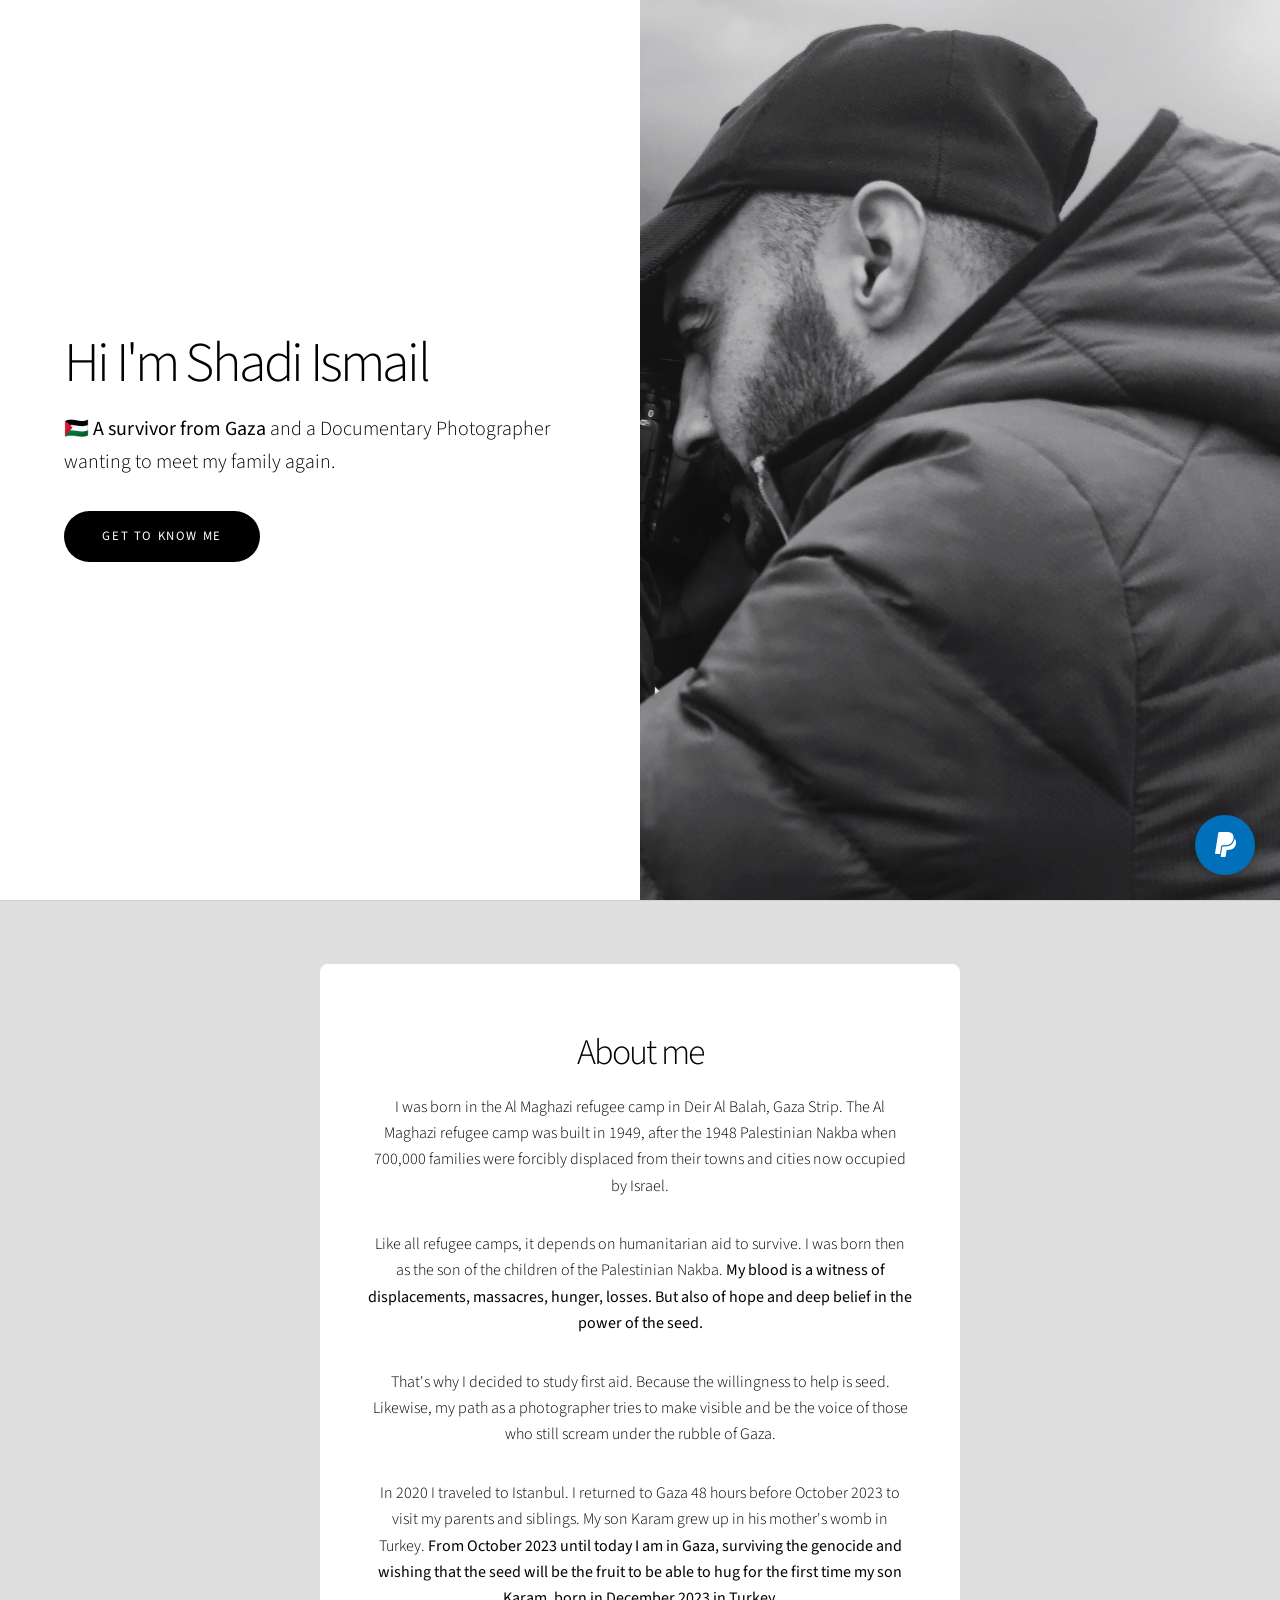
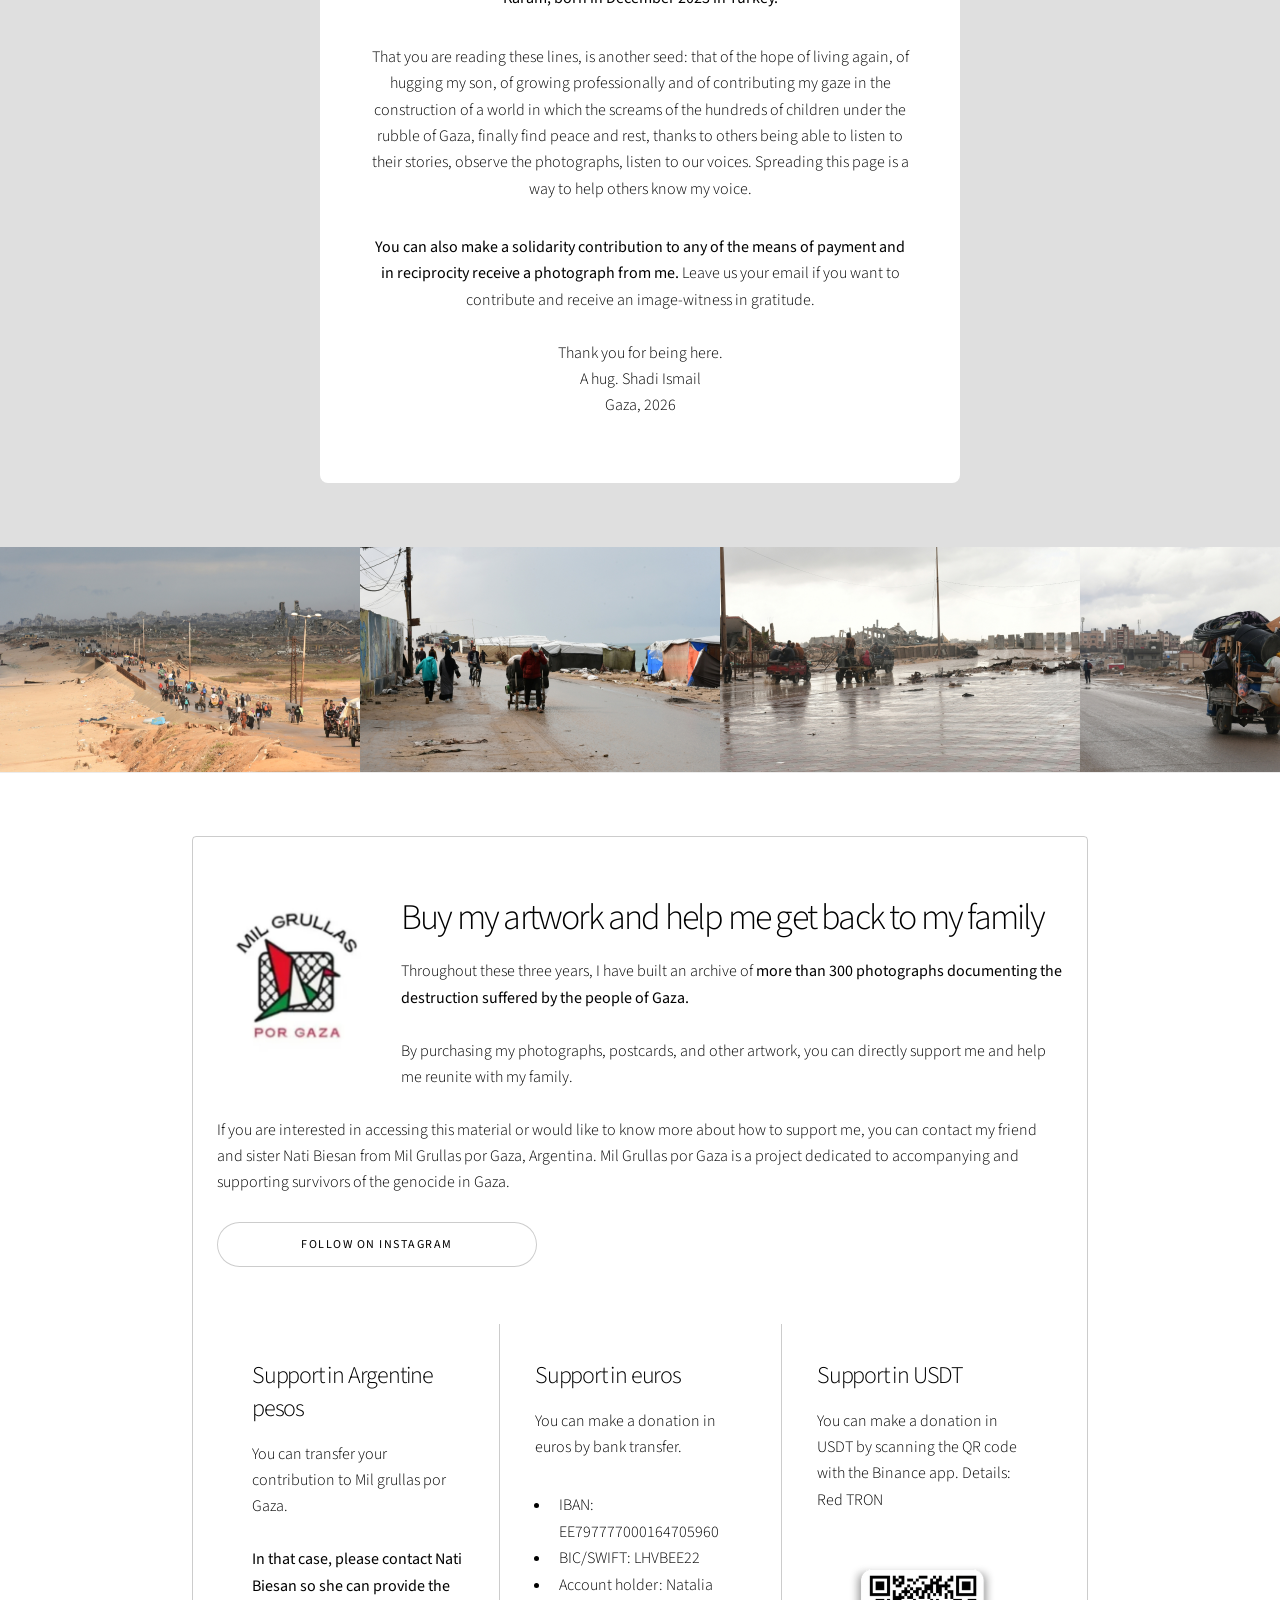
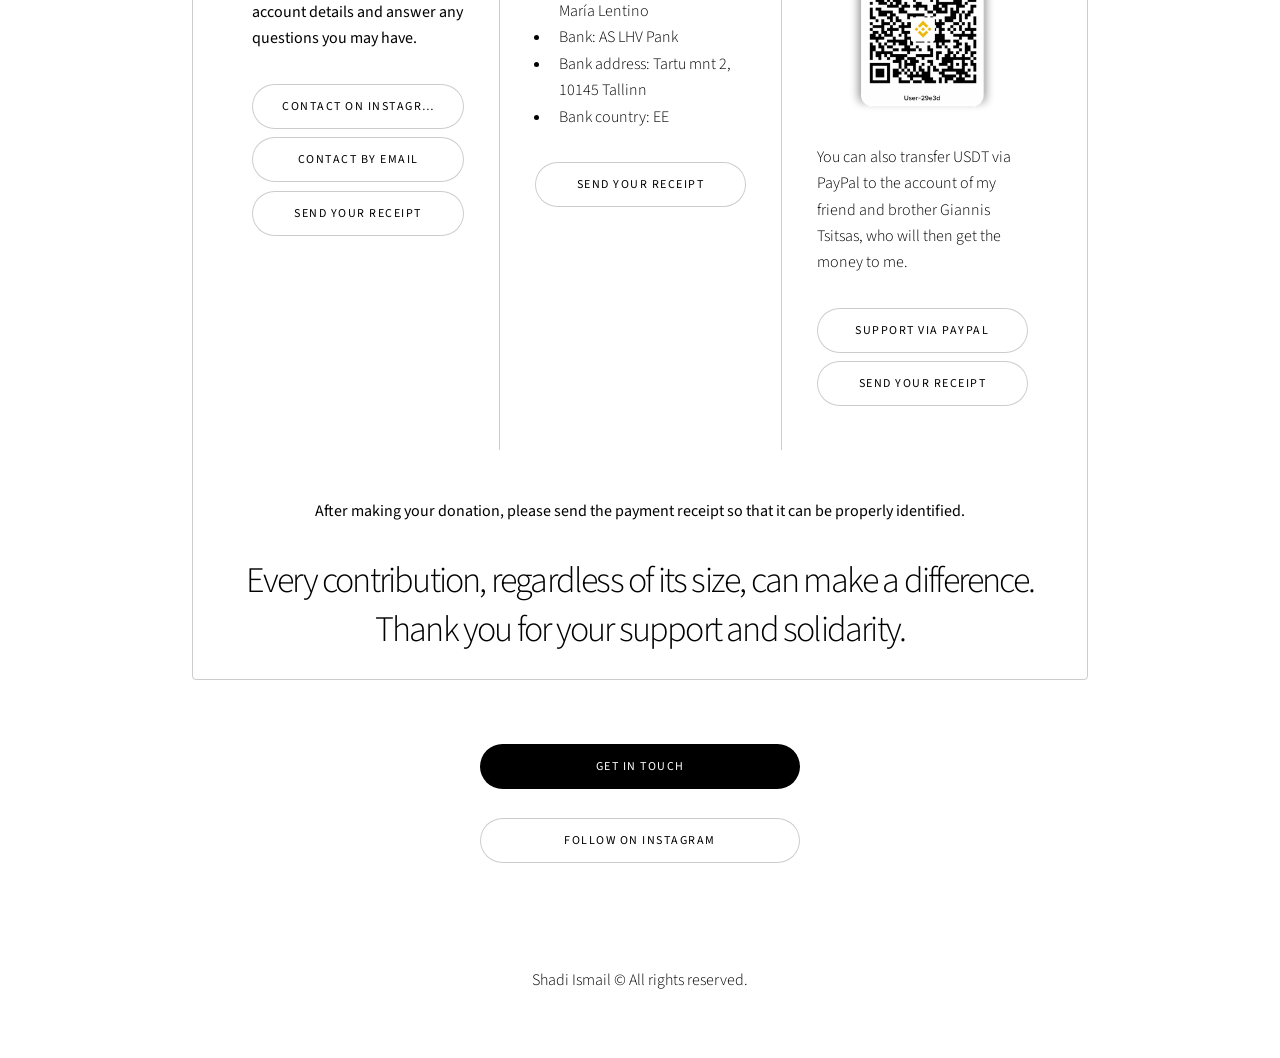
==== index.html @ 67bc525f "Update index.html" ====
<!DOCTYPE HTML>
<!--
	Story by HTML5 UP
	html5up.net | @ajlkn
	Free for personal and commercial use under the CCA 3.0 license (html5up.net/license)
-->
<html>
	<head>
		<title>Shadi Ismail</title>
		<meta charset="utf-8" />
		<meta name="viewport" content="width=device-width, initial-scale=1, user-scalable=no" />
		<link rel="stylesheet" href="assets/css/main.css" />
		<noscript><link rel="stylesheet" href="assets/css/noscript.css" /></noscript>
	</head>
	<body class="is-preload">

<!-- Botón flotante PayPal -->
			<a href="https://www.paypal.com/paypalme/GiannisTsitsas"
  			class="paypal-float" 
		 	target="_blank"
   			rel="noopener noreferrer"
   			aria-label="Donar por PayPal">
   			<i class="fab fa-paypal"></i>
			</a>
		<!-- Wrapper -->
			<div id="wrapper" class="divided">

				<!-- Hi I'm Shadi Ismail -->
					<section class="banner style1 orient-left content-align-left image-position-right fullscreen onload-image-fade-in onload-content-fade-right">
						<div class="content">
							<h1>Hi I'm Shadi Ismail </h1>
							<p class="major"><strong>🇵🇸 A survivor from Gaza</strong> and a Documentary Photographer wanting to meet my family again.</p>
							<ul class="actions stacked">
								<li><a href="#about" class="button primary large wide smooth-scroll-middle">Get to know me</a></li>
							</ul>
						</div>
						<div class="image">
							<img src="images/bg.jpg" alt="" />
						</div>
					</section>

					<!-- About me -->
						<section class="banner style2 orient-center content-align-center image-position-right onload-image-fade-in onload-content-fade-right about-section">						
							<div class="content">
							<h2 id="about">About me</h2>
								<p>
									I was born in the Al Maghazi refugee camp in Deir Al Balah, Gaza Strip. The Al Maghazi refugee camp was built in 1949, after the 1948 Palestinian Nakba when 700,000 families were forcibly displaced from their towns and cities now occupied by Israel.
								</p>
								<p>
									Like all refugee camps, it depends on humanitarian aid to survive. I was born then as the son of the children of the Palestinian Nakba. <strong>My blood is a witness of displacements, massacres, hunger, losses. But also of hope and deep belief in the power of the seed. </strong>
								</p>

								<p>
									That's why I decided to study first aid. Because the willingness to help is seed. Likewise, my path as a photographer tries to make visible and be the voice of those who still scream under the rubble of Gaza. 
								</p>
											
								<p>
									In 2020 I traveled to Istanbul. I returned to Gaza 48 hours before October 2023 to visit my parents and siblings. My son Karam grew up in his mother's womb in Turkey. <strong>From October 2023 until today I am in Gaza, surviving the genocide and wishing that the seed will be the fruit to be able to hug for the first time my son Karam, born in December 2023 in Turkey.</strong>
								</p>

								<p>
									That you are reading these lines, is another seed: that of the hope of living again, of hugging my son, of growing professionally and of contributing my gaze in the construction of a world in which the screams of the hundreds of children under the rubble of Gaza, finally find peace and rest, thanks to others being able to listen to their stories, observe the photographs, listen to our voices. Spreading this page is a way to help others know my voice.  
								</p>

								<p>
									<strong>You can also make a solidarity contribution to any of the means of payment and in reciprocity receive a photograph from me.</strong> Leave us your email if you want to contribute and receive an image-witness in gratitude. <br><br>

									Thank you for being here. <br>
									A hug. Shadi Ismail <br>
									Gaza, 2026
								</p>
						</div>
						<div class="image">
						</div>
					</section>

						<!-- Gallery -->
							<div class="gallery style2 medium lightbox onscroll-fade-in">
								<article>
									<a href="images/gallery/fulls/1.jpg" class="image">
										<img src="images/gallery/thumbs/1.jpg" alt="" />
									</a>
									<div class="caption">
										<p>Shadi Ismail&copy; All rights reserved.</p>
										
									</div>
								</article>
								<article>
									<a href="images/gallery/fulls/2.jpg" class="image">
										<img src="images/gallery/thumbs/2.jpg" alt="" />
									</a>
									<div class="caption">
										<p>Shadi Ismail&copy; All rights reserved.</p>
										
									</div>
								</article>
								<article>
									<a href="images/gallery/fulls/3.jpg" class="image">
										<img src="images/gallery/thumbs/3.jpg" alt="" />
									</a>
									<div class="caption">
										<p>Shadi Ismail&copy; All rights reserved.</p>
										
									</div>
								</article>
								<article>
									<a href="images/gallery/fulls/4.jpg" class="image">
										<img src="images/gallery/thumbs/4.jpg" alt="" />
									</a>
									<div class="caption">
										<p>Shadi Ismail&copy; All rights reserved.</p>
										
									</div>
								</article>
								<article>
									<a href="images/gallery/fulls/5.jpg" class="image">
										<img src="images/gallery/thumbs/5.jpg" alt="" />
									</a>
									<div class="caption">
										<p>Shadi Ismail&copy; All rights reserved.</p>
										
									</div>
								</article>
								<article>
									<a href="images/gallery/fulls/6.jpg" class="image">
										<img src="images/gallery/thumbs/6.jpg" alt="" />
									</a>
									<div class="caption">
										<p>Shadi Ismail&copy; All rights reserved.</p>
										
									</div>
								</article>
								<article>
									<a href="images/gallery/fulls/7.jpg" class="image">
										<img src="images/gallery/thumbs/7.jpg" alt="" />
									</a>
									<div class="caption">
										<p>Shadi Ismail&copy; All rights reserved.</p>
										
									</div>
								</article>
								<article>
									<a href="images/gallery/fulls/8.jpg" class="image">
										<img src="images/gallery/thumbs/8.jpg" alt="" />
									</a>
									<div class="caption">
										<p>Shadi Ismail&copy; All rights reserved.</p>
										
									</div>
								</article>
								<article>
									<a href="images/gallery/fulls/9.jpg" class="image">
										<img src="images/gallery/thumbs/9.jpg" alt="" />
									</a>
									<div class="caption">
										<p>Shadi Ismail&copy; All rights reserved.</p>
										
									</div>
								</article>
								<article>
									<a href="images/gallery/fulls/10.jpg" class="image">
										<img src="images/gallery/thumbs/10.jpg" alt="" />
									</a>
									<div class="caption">
										<p>Shadi Ismail&copy; All rights reserved.</p>
										
									</div>
								</article>
								<article>
									<a href="images/gallery/fulls/11.jpg" class="image">
										<img src="images/gallery/thumbs/11.jpg" alt="" />
									</a>
									<div class="caption">
										<p>Shadi Ismail&copy; All rights reserved.</p>
										
									</div>
								</article>
								<article>
									<a href="images/gallery/fulls/12.jpg" class="image">
										<img src="images/gallery/thumbs/12.jpg" alt="" />
									</a>
									<div class="caption">
										<p>Shadi Ismail&copy; All rights reserved.</p>
										
									</div>
								</article>
								<article>
									<a href="images/gallery/fulls/13.jpg" class="image">
										<img src="images/gallery/thumbs/13.jpg" alt="" />
									</a>
									<div class="caption">
										<p>Shadi Ismail&copy; All rights reserved.</p>
								
									</div>
								</article>
								<article>
									<a href="images/gallery/fulls/14.jpg" class="image">
										<img src="images/gallery/thumbs/14.jpg" alt="" />
									</a>
									<div class="caption">
										<p>Shadi Ismail&copy; All rights reserved.</p>
										
									</div>
								</article>
								<article>
									<a href="images/gallery/fulls/15.jpg" class="image">
										<img src="images/gallery/thumbs/15.jpg" alt="" />
									</a>
									<div class="caption">
										<p>Shadi Ismail&copy; All rights reserved.</p>
										
									</div>
								</article>
								<article>
									<a href="images/gallery/fulls/16.jpg" class="image">
										<img src="images/gallery/thumbs/16.jpg" alt="" />
									</a>
									<div class="caption">
										<p>Shadi Ismail&copy; All rights reserved.</p>
										
									</div>
								</article>
								<article>
									<a href="images/gallery/fulls/17.jpg" class="image">
										<img src="images/gallery/thumbs/17.jpg" alt="" />
									</a>
									<div class="caption">
										<p>Shadi Ismail&copy; All rights reserved.</p>
									
									</div>
								</article>
								<article>
									<a href="images/gallery/fulls/18.jpg" class="image">
										<img src="images/gallery/thumbs/18.jpg" alt="" />
									</a>
									<div class="caption">
										<p>Shadi Ismail&copy; All rights reserved.</p>
									
									</div>
								</article>
								<article>
									<a href="images/gallery/fulls/19.jpg" class="image">
										<img src="images/gallery/thumbs/19.jpg" alt="" />
									</a>
									<div class="caption">
										<p>Shadi Ismail&copy; All rights reserved.</p>
										
									</div>
								</article>
								<article>
									<a href="images/gallery/fulls/20.jpg" class="image">
										<img src="images/gallery/thumbs/20.jpg" alt="" />
									</a>
									<div class="caption">
										<p>Shadi Ismail&copy; All rights reserved.</p>
										
									</div>
								</article>
								<article>
									<a href="images/gallery/fulls/21.jpg" class="image">
										<img src="images/gallery/thumbs/21.jpg" alt="" />
									</a>
									<div class="caption">
										<p>Shadi Ismail&copy; All rights reserved.</p>
										
									</div>
								</article>
								<article>
									<a href="images/gallery/fulls/22.jpg" class="image">
										<img src="images/gallery/thumbs/22.jpg" alt="" />
									</a>
									<div class="caption">
										<p>Shadi Ismail&copy; All rights reserved.</p>
										
									</div>
								</article>
							</div>

					</section>
					<!-- Gallery -->
					<section class="wrapper style1 align-left">
						<div class="inner">



						<!-- Buy my work -->
							<section>
								<div class="content" id="first">
									<div class="box">
										<div class="content">
											<p><span class="image left"><img src="images/milgrullas.jpg" alt="" /></span><h2>Buy my artwork and help me get back to my family</h2> 
											
											Throughout these three years, I have built an archive of <strong>more than 300 photographs documenting the destruction suffered by the people of Gaza.</strong>  <br><br>

											By purchasing my photographs, postcards, and other artwork, you can directly support me and help me reunite with my family. <br><br>

											If you are interested in accessing this material or would like to know more about how to support me, you can contact my friend and sister Nati Biesan from Mil Grullas por Gaza, Argentina.

											Mil Grullas por Gaza is a project dedicated to accompanying and supporting survivors of the genocide in Gaza. <br><br>
											<a href="https://www.instagram.com/milgrullasporgaza/" target="_blank" class="button fit">Follow on Instagram</a>
											</p>
						
							<!-- Items -->
							 <div class="inner">
						
							<div class="items style1 medium onscroll-fade-in">
								<section>
									<h3>Support in Argentine pesos</h3>
									<p>You can transfer your contribution to Mil grullas por Gaza. <br><br> <strong>In that case, please contact Nati Biesan so she can provide the account details and answer any questions you may have.</strong></p>
									<a href="https://www.instagram.com/milgrullasporgaza/" target="_blank" class="button fit">contact on instagram</a>
									<a href="mailto:milgrullasporgaza@gmail.com" target="_blank" class="button fit">contact by email</a>
									<a href="mailto:milgrullasporgaza@gmail.com" target="_blank" class="button fit">Send your receipt</a>

								</section>
								<section>
									<h3>Support in euros</h3>
									<p>You can make a donation in euros by bank transfer.
										<ul>
																<li>IBAN: EE797777000164705960</li>
																<li>BIC/SWIFT: LHVBEE22</li>
																<li>Account holder: Natalia María Lentino</li>
																<li>Bank: AS LHV Pank</li>
																<li>Bank address: Tartu mnt 2, 10145 Tallinn</li>
																<li>Bank country: EE</li>
															</ul>
										<a href="mailto:milgrullasporgaza@gmail.com" target="_blank" class="button fit">Send your receipt</a>

									</p>
								</section>
								<section>
									<h3>Support in USDT</h3>
									<p>
										You can make a donation in USDT by scanning the QR code with the Binance app. 
										Details: Red TRON 								
										<br><br>
									<img src="images/binance.png" class="binance-qr" alt="Binance QR code" />
									<p>You can also transfer USDT via PayPal to the account of my friend and brother Giannis Tsitsas, who will then get the money to me.	</p>
									<a href="https://www.paypal.com/paypalme/GiannisTsitsas" target="_blank" class="button fit">Support via Paypal</a>
									<a href="mailto:milgrullasporgaza@gmail.com" target="_blank" class="button fit">Send your receipt</a>
									 </p>
									
								</section>
								
							</div>
						</div>
											
							<div class="align-center">
								<p><strong>After making your donation, please send the payment receipt so that it can be properly identified.</strong></p>
								<h2>Every contribution, regardless of its size, can make a difference. Thank you for your support and solidarity.</h2>
							</div>
												
											</div>
										</div>
									</section>		
									
																	

													</p>
									
							</div>
						</div>
					</section>


														<ul class="actions stacked align-center">
															<li><a href="mailto:milgrullas@gmail.com" class="button primary fit">Get in touch</a></li>
															<li><a href="https://www.instagram.com/milgrullasporgaza/" target="_blank" class="button fit">Follow on Instagram</a></li>

														</ul>
												</div>		
											</div>
										</div>
									</section>					
							

										</div>
									</section>
						</div>
			
		


				<!-- Footer -->
					<footer class="wrapper style1 align-center">
						<div class="inner">

							<p>Shadi Ismail © All rights reserved.</p>
						</div>
					</footer>
			</div>

		<!-- Scripts -->
			<script src="assets/js/jquery.min.js"></script>
			<script src="assets/js/jquery.scrollex.min.js"></script>
			<script src="assets/js/jquery.scrolly.min.js"></script>
			<script src="assets/js/browser.min.js"></script>
			<script src="assets/js/breakpoints.min.js"></script>
			<script src="assets/js/util.js"></script>
			<script src="assets/js/main.js"></script>

	</body>
</html>
---- assets/css/main.css ----
@import url(fontawesome-all.min.css);
@import url("https://fonts.googleapis.com/css?family=Source+Sans+Pro:300,300i,400,400i");

/*
	Story by HTML5 UP
	html5up.net | @ajlkn
	Free for personal and commercial use under the CCA 3.0 license (html5up.net/license)
*/

html, body, div, span, applet, object,
iframe, h1, h2, h3, h4, h5, h6, p, blockquote,
pre, a, abbr, acronym, address, big, cite,
code, del, dfn, em, img, ins, kbd, q, s, samp,
small, strike, strong, sub, sup, tt, var, b,
u, i, center, dl, dt, dd, ol, ul, li, fieldset,
form, label, legend, table, caption, tbody,
tfoot, thead, tr, th, td, article, aside,
canvas, details, embed, figure, figcaption,
footer, header, hgroup, menu, nav, output, ruby,
section, summary, time, mark, audio, video {
	margin: 0;
	padding: 0;
	border: 0;
	font-size: 100%;
	font: inherit;
	vertical-align: baseline;}

article, aside, details, figcaption, figure,
footer, header, hgroup, menu, nav, section {
	display: block;}

body {
	line-height: 1;
}

ol, ul {
	list-style: none;
}

blockquote, q {
	quotes: none;
}

	blockquote:before, blockquote:after, q:before, q:after {
		content: '';
		content: none;
	}

table {
	border-collapse: collapse;
	border-spacing: 0;
}

body {
	-webkit-text-size-adjust: none;
}

mark {
	background-color: transparent;
	color: inherit;
}

input::-moz-focus-inner {
	border: 0;
	padding: 0;
}

input, select, textarea {
	-moz-appearance: none;
	-webkit-appearance: none;
	-ms-appearance: none;
	appearance: none;
}

/* Basic */

	@-ms-viewport {
		width: device-width;
	}

	body {
		-ms-overflow-style: scrollbar;
	}

	@media screen and (max-width: 480px) {

		html, body {
			min-width: 320px;
		}

	}

	html {
		box-sizing: border-box;
	}

	*, *:before, *:after {
		box-sizing: inherit;
	}

	body {
		background: #ffffff;
	}

		body.is-preload *, body.is-preload *:before, body.is-preload *:after {
			-moz-animation: none !important;
			-webkit-animation: none !important;
			-ms-animation: none !important;
			animation: none !important;
			-moz-transition: none !important;
			-webkit-transition: none !important;
			-ms-transition: none !important;
			transition: none !important;
		}

/* Type */

	html {
		font-size: 18pt;
	}

		@media screen and (max-width: 1680px) {

			html {
				font-size: 14pt;
			}

		}

		@media screen and (max-width: 1280px) {

			html {
				font-size: 12pt;
			}

		}

		@media screen and (max-width: 736px) {

			html {
				font-size: 11pt;
			}

		}

		@media screen and (max-width: 360px) {

			html {
				font-size: 10pt;
			}

		}

	body {
		background-color: #ffffff;
		color: #000000;
	}

	body, input, select, textarea {
		font-family: "Source Sans Pro", Helvetica, sans-serif;
		font-size: 1rem;
		font-weight: 300;
		line-height: 1.65;
	}

	a {
		-moz-transition: color 0.2s ease-in-out;
		-webkit-transition: color 0.2s ease-in-out;
		-ms-transition: color 0.2s ease-in-out;
		transition: color 0.2s ease-in-out;
		text-decoration: underline;
	}

		a:hover {
			text-decoration: none;
		}

	strong, b {
		font-weight: 400;
	}

	em, i {
		font-style: italic;
	}

	p {
		margin: 0 0 2rem 0;
	}

		p.major {
			font-size: 1.25rem;
		}

	h1, h2, h3, h4, h5, h6 {
		font-weight: 300;
		line-height: 1.375;
		letter-spacing: -0.05em;
		margin: 0 0 1rem 0;
	}

		h1 a, h2 a, h3 a, h4 a, h5 a, h6 a {
			color: inherit;
			text-decoration: none;
		}

	h1 {
		font-size: 3.5rem;
		line-height: 1.2;
	}

	h2 {
		font-size: 2.25rem;
	}

	h3 {
		font-size: 1.5rem;
	}

	h4 {
		font-size: 1.1rem;
	}

	h5 {
		font-size: 0.9rem;
	}

	h6 {
		font-size: 0.7rem;
	}

	sub {
		font-size: 0.8rem;
		position: relative;
		top: 0.5rem;
	}

	sup {
		font-size: 0.8rem;
		position: relative;
		top: -0.5rem;
	}

	blockquote {
		border-left: solid 4px;
		font-style: italic;
		margin: 0 0 2rem 0;
		padding: 0.5rem 0 0.5rem 2rem;
	}

	code {
		border-radius: 4px;
		font-family: "Courier New", monospace;
		font-size: 0.9em;
		margin: 0 0.25rem;
		padding: 0.25rem 0.325rem;
	}

	pre {
		-webkit-overflow-scrolling: touch;
		font-family: "Courier New", monospace;
		font-size: 0.9em;
		margin: 0 0 2rem 0;
	}

		pre code {
			display: block;
			line-height: 1.5;
			padding: 0.75rem 1rem;
			overflow-x: auto;
		}

	hr {
		border: 0;
		border-bottom: solid 1px;
		margin: 2.5rem 0;
	}

		hr.major {
			margin: 3.5rem 0;
		}

	.align-left {
		text-align: left;
	}

	.align-center {
		text-align: center;
	}

	.align-right {
		text-align: right;
	}

	@media screen and (max-width: 736px) {

		p.major {
			font-size: 1.1rem;
		}

		h1 {
			font-size: 2.5rem;
		}

		h2 {
			font-size: 2rem;
		}

		h3 {
			font-size: 1.25rem;
		}

		h4 {
			font-size: 1rem;
		}

	}

	input, select, textarea {
		color: #000000;
	}

	a {
		color: #000000;
	}

		a:hover {
			color: #b00202;
		}

	strong, b {
		color: #000000;
	}

	h1, h2, h3, h4, h5, h6 {
		color: #000000;
	}

	blockquote {
		border-left-color: rgba(0, 0, 0, 0.2);
	}

	code {
		background: rgba(0, 0, 0, 0.05);
		border-color: rgba(0, 0, 0, 0.2);
	}

	hr {
		border-bottom-color: rgba(0, 0, 0, 0.2);
	}

/* Row */

	.row {
		display: flex;
		flex-wrap: wrap;
		box-sizing: border-box;
		align-items: stretch;
	}

		.row > * {
			box-sizing: border-box;
		}

		.row.gtr-uniform > * > :last-child {
			margin-bottom: 0;
		}

		.row.aln-left {
			justify-content: flex-start;
		}

		.row.aln-center {
			justify-content: center;
		}

		.row.aln-right {
			justify-content: flex-end;
		}

		.row.aln-top {
			align-items: flex-start;
		}

		.row.aln-middle {
			align-items: center;
		}

		.row.aln-bottom {
			align-items: flex-end;
		}

		.row > .imp {
			order: -1;
		}

		.row > .col-1 {
			width: 8.33333%;
		}

		.row > .off-1 {
			margin-left: 8.33333%;
		}

		.row > .col-2 {
			width: 16.66667%;
		}

		.row > .off-2 {
			margin-left: 16.66667%;
		}

		.row > .col-3 {
			width: 25%;
		}

		.row > .off-3 {
			margin-left: 25%;
		}

		.row > .col-4 {
			width: 33.33333%;
		}

		.row > .off-4 {
			margin-left: 33.33333%;
		}

		.row > .col-5 {
			width: 41.66667%;
		}

		.row > .off-5 {
			margin-left: 41.66667%;
		}

		.row > .col-6 {
			width: 50%;
		}

		.row > .off-6 {
			margin-left: 50%;
		}

		.row > .col-7 {
			width: 58.33333%;
		}

		.row > .off-7 {
			margin-left: 58.33333%;
		}

		.row > .col-8 {
			width: 66.66667%;
		}

		.row > .off-8 {
			margin-left: 66.66667%;
		}

		.row > .col-9 {
			width: 75%;
		}

		.row > .off-9 {
			margin-left: 75%;
		}

		.row > .col-10 {
			width: 83.33333%;
		}

		.row > .off-10 {
			margin-left: 83.33333%;
		}

		.row > .col-11 {
			width: 91.66667%;
		}

		.row > .off-11 {
			margin-left: 91.66667%;
		}

		.row > .col-12 {
			width: 100%;
		}

		.row > .off-12 {
			margin-left: 100%;
		}

		.row.gtr-0 {
			margin-top: 0;
			margin-left: 0rem;
		}

			.row.gtr-0 > * {
				padding: 0 0 0 0rem;
			}

			.row.gtr-0.gtr-uniform {
				margin-top: 0rem;
			}

				.row.gtr-0.gtr-uniform > * {
					padding-top: 0rem;
				}

		.row.gtr-25 {
			margin-top: 0;
			margin-left: -0.5rem;
		}

			.row.gtr-25 > * {
				padding: 0 0 0 0.5rem;
			}

			.row.gtr-25.gtr-uniform {
				margin-top: -0.5rem;
			}

				.row.gtr-25.gtr-uniform > * {
					padding-top: 0.5rem;
				}

		.row.gtr-50 {
			margin-top: 0;
			margin-left: -1rem;
		}

			.row.gtr-50 > * {
				padding: 0 0 0 1rem;
			}

			.row.gtr-50.gtr-uniform {
				margin-top: -1rem;
			}

				.row.gtr-50.gtr-uniform > * {
					padding-top: 1rem;
				}

		.row {
			margin-top: 0;
			margin-left: -2rem;
		}

			.row > * {
				padding: 0 0 0 2rem;
			}

			.row.gtr-uniform {
				margin-top: -2rem;
			}

				.row.gtr-uniform > * {
					padding-top: 2rem;
				}

		.row.gtr-150 {
			margin-top: 0;
			margin-left: -3rem;
		}

			.row.gtr-150 > * {
				padding: 0 0 0 3rem;
			}

			.row.gtr-150.gtr-uniform {
				margin-top: -3rem;
			}

				.row.gtr-150.gtr-uniform > * {
					padding-top: 3rem;
				}

		.row.gtr-200 {
			margin-top: 0;
			margin-left: -4rem;
		}

			.row.gtr-200 > * {
				padding: 0 0 0 4rem;
			}

			.row.gtr-200.gtr-uniform {
				margin-top: -4rem;
			}

				.row.gtr-200.gtr-uniform > * {
					padding-top: 4rem;
				}

		@media screen and (max-width: 1680px) {

			.row {
				display: flex;
				flex-wrap: wrap;
				box-sizing: border-box;
				align-items: stretch;
			}

				.row > * {
					box-sizing: border-box;
				}

				.row.gtr-uniform > * > :last-child {
					margin-bottom: 0;
				}

				.row.aln-left {
					justify-content: flex-start;
				}

				.row.aln-center {
					justify-content: center;
				}

				.row.aln-right {
					justify-content: flex-end;
				}

				.row.aln-top {
					align-items: flex-start;
				}

				.row.aln-middle {
					align-items: center;
				}

				.row.aln-bottom {
					align-items: flex-end;
				}

				.row > .imp-xlarge {
					order: -1;
				}

				.row > .col-1-xlarge {
					width: 8.33333%;
				}

				.row > .off-1-xlarge {
					margin-left: 8.33333%;
				}

				.row > .col-2-xlarge {
					width: 16.66667%;
				}

				.row > .off-2-xlarge {
					margin-left: 16.66667%;
				}

				.row > .col-3-xlarge {
					width: 25%;
				}

				.row > .off-3-xlarge {
					margin-left: 25%;
				}

				.row > .col-4-xlarge {
					width: 33.33333%;
				}

				.row > .off-4-xlarge {
					margin-left: 33.33333%;
				}

				.row > .col-5-xlarge {
					width: 41.66667%;
				}

				.row > .off-5-xlarge {
					margin-left: 41.66667%;
				}

				.row > .col-6-xlarge {
					width: 50%;
				}

				.row > .off-6-xlarge {
					margin-left: 50%;
				}

				.row > .col-7-xlarge {
					width: 58.33333%;
				}

				.row > .off-7-xlarge {
					margin-left: 58.33333%;
				}

				.row > .col-8-xlarge {
					width: 66.66667%;
				}

				.row > .off-8-xlarge {
					margin-left: 66.66667%;
				}

				.row > .col-9-xlarge {
					width: 75%;
				}

				.row > .off-9-xlarge {
					margin-left: 75%;
				}

				.row > .col-10-xlarge {
					width: 83.33333%;
				}

				.row > .off-10-xlarge {
					margin-left: 83.33333%;
				}

				.row > .col-11-xlarge {
					width: 91.66667%;
				}

				.row > .off-11-xlarge {
					margin-left: 91.66667%;
				}

				.row > .col-12-xlarge {
					width: 100%;
				}

				.row > .off-12-xlarge {
					margin-left: 100%;
				}

				.row.gtr-0 {
					margin-top: 0;
					margin-left: 0rem;
				}

					.row.gtr-0 > * {
						padding: 0 0 0 0rem;
					}

					.row.gtr-0.gtr-uniform {
						margin-top: 0rem;
					}

						.row.gtr-0.gtr-uniform > * {
							padding-top: 0rem;
						}

				.row.gtr-25 {
					margin-top: 0;
					margin-left: -0.5rem;
				}

					.row.gtr-25 > * {
						padding: 0 0 0 0.5rem;
					}

					.row.gtr-25.gtr-uniform {
						margin-top: -0.5rem;
					}

						.row.gtr-25.gtr-uniform > * {
							padding-top: 0.5rem;
						}

				.row.gtr-50 {
					margin-top: 0;
					margin-left: -1rem;
				}

					.row.gtr-50 > * {
						padding: 0 0 0 1rem;
					}

					.row.gtr-50.gtr-uniform {
						margin-top: -1rem;
					}

						.row.gtr-50.gtr-uniform > * {
							padding-top: 1rem;
						}

				.row {
					margin-top: 0;
					margin-left: -2rem;
				}

					.row > * {
						padding: 0 0 0 2rem;
					}

					.row.gtr-uniform {
						margin-top: -2rem;
					}

						.row.gtr-uniform > * {
							padding-top: 2rem;
						}

				.row.gtr-150 {
					margin-top: 0;
					margin-left: -3rem;
				}

					.row.gtr-150 > * {
						padding: 0 0 0 3rem;
					}

					.row.gtr-150.gtr-uniform {
						margin-top: -3rem;
					}

						.row.gtr-150.gtr-uniform > * {
							padding-top: 3rem;
						}

				.row.gtr-200 {
					margin-top: 0;
					margin-left: -4rem;
				}

					.row.gtr-200 > * {
						padding: 0 0 0 4rem;
					}

					.row.gtr-200.gtr-uniform {
						margin-top: -4rem;
					}

						.row.gtr-200.gtr-uniform > * {
							padding-top: 4rem;
						}

		}

		@media screen and (max-width: 1280px) {

			.row {
				display: flex;
				flex-wrap: wrap;
				box-sizing: border-box;
				align-items: stretch;
			}

				.row > * {
					box-sizing: border-box;
				}

				.row.gtr-uniform > * > :last-child {
					margin-bottom: 0;
				}

				.row.aln-left {
					justify-content: flex-start;
				}

				.row.aln-center {
					justify-content: center;
				}

				.row.aln-right {
					justify-content: flex-end;
				}

				.row.aln-top {
					align-items: flex-start;
				}

				.row.aln-middle {
					align-items: center;
				}

				.row.aln-bottom {
					align-items: flex-end;
				}

				.row > .imp-large {
					order: -1;
				}

				.row > .col-1-large {
					width: 8.33333%;
				}

				.row > .off-1-large {
					margin-left: 8.33333%;
				}

				.row > .col-2-large {
					width: 16.66667%;
				}

				.row > .off-2-large {
					margin-left: 16.66667%;
				}

				.row > .col-3-large {
					width: 25%;
				}

				.row > .off-3-large {
					margin-left: 25%;
				}

				.row > .col-4-large {
					width: 33.33333%;
				}

				.row > .off-4-large {
					margin-left: 33.33333%;
				}

				.row > .col-5-large {
					width: 41.66667%;
				}

				.row > .off-5-large {
					margin-left: 41.66667%;
				}

				.row > .col-6-large {
					width: 50%;
				}

				.row > .off-6-large {
					margin-left: 50%;
				}

				.row > .col-7-large {
					width: 58.33333%;
				}

				.row > .off-7-large {
					margin-left: 58.33333%;
				}

				.row > .col-8-large {
					width: 66.66667%;
				}

				.row > .off-8-large {
					margin-left: 66.66667%;
				}

				.row > .col-9-large {
					width: 75%;
				}

				.row > .off-9-large {
					margin-left: 75%;
				}

				.row > .col-10-large {
					width: 83.33333%;
				}

				.row > .off-10-large {
					margin-left: 83.33333%;
				}

				.row > .col-11-large {
					width: 91.66667%;
				}

				.row > .off-11-large {
					margin-left: 91.66667%;
				}

				.row > .col-12-large {
					width: 100%;
				}

				.row > .off-12-large {
					margin-left: 100%;
				}

				.row.gtr-0 {
					margin-top: 0;
					margin-left: 0rem;
				}

					.row.gtr-0 > * {
						padding: 0 0 0 0rem;
					}

					.row.gtr-0.gtr-uniform {
						margin-top: 0rem;
					}

						.row.gtr-0.gtr-uniform > * {
							padding-top: 0rem;
						}

				.row.gtr-25 {
					margin-top: 0;
					margin-left: -0.5rem;
				}

					.row.gtr-25 > * {
						padding: 0 0 0 0.5rem;
					}

					.row.gtr-25.gtr-uniform {
						margin-top: -0.5rem;
					}

						.row.gtr-25.gtr-uniform > * {
							padding-top: 0.5rem;
						}

				.row.gtr-50 {
					margin-top: 0;
					margin-left: -1rem;
				}

					.row.gtr-50 > * {
						padding: 0 0 0 1rem;
					}

					.row.gtr-50.gtr-uniform {
						margin-top: -1rem;
					}

						.row.gtr-50.gtr-uniform > * {
							padding-top: 1rem;
						}

				.row {
					margin-top: 0;
					margin-left: -2rem;
				}

					.row > * {
						padding: 0 0 0 2rem;
					}

					.row.gtr-uniform {
						margin-top: -2rem;
					}

						.row.gtr-uniform > * {
							padding-top: 2rem;
						}

				.row.gtr-150 {
					margin-top: 0;
					margin-left: -3rem;
				}

					.row.gtr-150 > * {
						padding: 0 0 0 3rem;
					}

					.row.gtr-150.gtr-uniform {
						margin-top: -3rem;
					}

						.row.gtr-150.gtr-uniform > * {
							padding-top: 3rem;
						}

				.row.gtr-200 {
					margin-top: 0;
					margin-left: -4rem;
				}

					.row.gtr-200 > * {
						padding: 0 0 0 4rem;
					}

					.row.gtr-200.gtr-uniform {
						margin-top: -4rem;
					}

						.row.gtr-200.gtr-uniform > * {
							padding-top: 4rem;
						}

		}

		@media screen and (max-width: 980px) {

			.row {
				display: flex;
				flex-wrap: wrap;
				box-sizing: border-box;
				align-items: stretch;
			}

				.row > * {
					box-sizing: border-box;
				}

				.row.gtr-uniform > * > :last-child {
					margin-bottom: 0;
				}

				.row.aln-left {
					justify-content: flex-start;
				}

				.row.aln-center {
					justify-content: center;
				}

				.row.aln-right {
					justify-content: flex-end;
				}

				.row.aln-top {
					align-items: flex-start;
				}

				.row.aln-middle {
					align-items: center;
				}

				.row.aln-bottom {
					align-items: flex-end;
				}

				.row > .imp-medium {
					order: -1;
				}

				.row > .col-1-medium {
					width: 8.33333%;
				}

				.row > .off-1-medium {
					margin-left: 8.33333%;
				}

				.row > .col-2-medium {
					width: 16.66667%;
				}

				.row > .off-2-medium {
					margin-left: 16.66667%;
				}

				.row > .col-3-medium {
					width: 25%;
				}

				.row > .off-3-medium {
					margin-left: 25%;
				}

				.row > .col-4-medium {
					width: 33.33333%;
				}

				.row > .off-4-medium {
					margin-left: 33.33333%;
				}

				.row > .col-5-medium {
					width: 41.66667%;
				}

				.row > .off-5-medium {
					margin-left: 41.66667%;
				}

				.row > .col-6-medium {
					width: 50%;
				}

				.row > .off-6-medium {
					margin-left: 50%;
				}

				.row > .col-7-medium {
					width: 58.33333%;
				}

				.row > .off-7-medium {
					margin-left: 58.33333%;
				}

				.row > .col-8-medium {
					width: 66.66667%;
				}

				.row > .off-8-medium {
					margin-left: 66.66667%;
				}

				.row > .col-9-medium {
					width: 75%;
				}

				.row > .off-9-medium {
					margin-left: 75%;
				}

				.row > .col-10-medium {
					width: 83.33333%;
				}

				.row > .off-10-medium {
					margin-left: 83.33333%;
				}

				.row > .col-11-medium {
					width: 91.66667%;
				}

				.row > .off-11-medium {
					margin-left: 91.66667%;
				}

				.row > .col-12-medium {
					width: 100%;
				}

				.row > .off-12-medium {
					margin-left: 100%;
				}

				.row.gtr-0 {
					margin-top: 0;
					margin-left: 0rem;
				}

					.row.gtr-0 > * {
						padding: 0 0 0 0rem;
					}

					.row.gtr-0.gtr-uniform {
						margin-top: 0rem;
					}

						.row.gtr-0.gtr-uniform > * {
							padding-top: 0rem;
						}

				.row.gtr-25 {
					margin-top: 0;
					margin-left: -0.5rem;
				}

					.row.gtr-25 > * {
						padding: 0 0 0 0.5rem;
					}

					.row.gtr-25.gtr-uniform {
						margin-top: -0.5rem;
					}

						.row.gtr-25.gtr-uniform > * {
							padding-top: 0.5rem;
						}

				.row.gtr-50 {
					margin-top: 0;
					margin-left: -1rem;
				}

					.row.gtr-50 > * {
						padding: 0 0 0 1rem;
					}

					.row.gtr-50.gtr-uniform {
						margin-top: -1rem;
					}

						.row.gtr-50.gtr-uniform > * {
							padding-top: 1rem;
						}

				.row {
					margin-top: 0;
					margin-left: -2rem;
				}

					.row > * {
						padding: 0 0 0 2rem;
					}

					.row.gtr-uniform {
						margin-top: -2rem;
					}

						.row.gtr-uniform > * {
							padding-top: 2rem;
						}

				.row.gtr-150 {
					margin-top: 0;
					margin-left: -3rem;
				}

					.row.gtr-150 > * {
						padding: 0 0 0 3rem;
					}

					.row.gtr-150.gtr-uniform {
						margin-top: -3rem;
					}

						.row.gtr-150.gtr-uniform > * {
							padding-top: 3rem;
						}

				.row.gtr-200 {
					margin-top: 0;
					margin-left: -4rem;
				}

					.row.gtr-200 > * {
						padding: 0 0 0 4rem;
					}

					.row.gtr-200.gtr-uniform {
						margin-top: -4rem;
					}

						.row.gtr-200.gtr-uniform > * {
							padding-top: 4rem;
						}

		}

		@media screen and (max-width: 736px) {

			.row {
				display: flex;
				flex-wrap: wrap;
				box-sizing: border-box;
				align-items: stretch;
			}

				.row > * {
					box-sizing: border-box;
				}

				.row.gtr-uniform > * > :last-child {
					margin-bottom: 0;
				}

				.row.aln-left {
					justify-content: flex-start;
				}

				.row.aln-center {
					justify-content: center;
				}

				.row.aln-right {
					justify-content: flex-end;
				}

				.row.aln-top {
					align-items: flex-start;
				}

				.row.aln-middle {
					align-items: center;
				}

				.row.aln-bottom {
					align-items: flex-end;
				}

				.row > .imp-small {
					order: -1;
				}

				.row > .col-1-small {
					width: 8.33333%;
				}

				.row > .off-1-small {
					margin-left: 8.33333%;
				}

				.row > .col-2-small {
					width: 16.66667%;
				}

				.row > .off-2-small {
					margin-left: 16.66667%;
				}

				.row > .col-3-small {
					width: 25%;
				}

				.row > .off-3-small {
					margin-left: 25%;
				}

				.row > .col-4-small {
					width: 33.33333%;
				}

				.row > .off-4-small {
					margin-left: 33.33333%;
				}

				.row > .col-5-small {
					width: 41.66667%;
				}

				.row > .off-5-small {
					margin-left: 41.66667%;
				}

				.row > .col-6-small {
					width: 50%;
				}

				.row > .off-6-small {
					margin-left: 50%;
				}

				.row > .col-7-small {
					width: 58.33333%;
				}

				.row > .off-7-small {
					margin-left: 58.33333%;
				}

				.row > .col-8-small {
					width: 66.66667%;
				}

				.row > .off-8-small {
					margin-left: 66.66667%;
				}

				.row > .col-9-small {
					width: 75%;
				}

				.row > .off-9-small {
					margin-left: 75%;
				}

				.row > .col-10-small {
					width: 83.33333%;
				}

				.row > .off-10-small {
					margin-left: 83.33333%;
				}

				.row > .col-11-small {
					width: 91.66667%;
				}

				.row > .off-11-small {
					margin-left: 91.66667%;
				}

				.row > .col-12-small {
					width: 100%;
				}

				.row > .off-12-small {
					margin-left: 100%;
				}

				.row.gtr-0 {
					margin-top: 0;
					margin-left: 0rem;
				}

					.row.gtr-0 > * {
						padding: 0 0 0 0rem;
					}

					.row.gtr-0.gtr-uniform {
						margin-top: 0rem;
					}

						.row.gtr-0.gtr-uniform > * {
							padding-top: 0rem;
						}

				.row.gtr-25 {
					margin-top: 0;
					margin-left: -0.5rem;
				}

					.row.gtr-25 > * {
						padding: 0 0 0 0.5rem;
					}

					.row.gtr-25.gtr-uniform {
						margin-top: -0.5rem;
					}

						.row.gtr-25.gtr-uniform > * {
							padding-top: 0.5rem;
						}

				.row.gtr-50 {
					margin-top: 0;
					margin-left: -1rem;
				}

					.row.gtr-50 > * {
						padding: 0 0 0 1rem;
					}

					.row.gtr-50.gtr-uniform {
						margin-top: -1rem;
					}

						.row.gtr-50.gtr-uniform > * {
							padding-top: 1rem;
						}

				.row {
					margin-top: 0;
					margin-left: -2rem;
				}

					.row > * {
						padding: 0 0 0 2rem;
					}

					.row.gtr-uniform {
						margin-top: -2rem;
					}

						.row.gtr-uniform > * {
							padding-top: 2rem;
						}

				.row.gtr-150 {
					margin-top: 0;
					margin-left: -3rem;
				}

					.row.gtr-150 > * {
						padding: 0 0 0 3rem;
					}

					.row.gtr-150.gtr-uniform {
						margin-top: -3rem;
					}

						.row.gtr-150.gtr-uniform > * {
							padding-top: 3rem;
						}

				.row.gtr-200 {
					margin-top: 0;
					margin-left: -4rem;
				}

					.row.gtr-200 > * {
						padding: 0 0 0 4rem;
					}

					.row.gtr-200.gtr-uniform {
						margin-top: -4rem;
					}

						.row.gtr-200.gtr-uniform > * {
							padding-top: 4rem;
						}

		}

		@media screen and (max-width: 480px) {

			.row {
				display: flex;
				flex-wrap: wrap;
				box-sizing: border-box;
				align-items: stretch;
			}

				.row > * {
					box-sizing: border-box;
				}

				.row.gtr-uniform > * > :last-child {
					margin-bottom: 0;
				}

				.row.aln-left {
					justify-content: flex-start;
				}

				.row.aln-center {
					justify-content: center;
				}

				.row.aln-right {
					justify-content: flex-end;
				}

				.row.aln-top {
					align-items: flex-start;
				}

				.row.aln-middle {
					align-items: center;
				}

				.row.aln-bottom {
					align-items: flex-end;
				}

				.row > .imp-xsmall {
					order: -1;
				}

				.row > .col-1-xsmall {
					width: 8.33333%;
				}

				.row > .off-1-xsmall {
					margin-left: 8.33333%;
				}

				.row > .col-2-xsmall {
					width: 16.66667%;
				}

				.row > .off-2-xsmall {
					margin-left: 16.66667%;
				}

				.row > .col-3-xsmall {
					width: 25%;
				}

				.row > .off-3-xsmall {
					margin-left: 25%;
				}

				.row > .col-4-xsmall {
					width: 33.33333%;
				}

				.row > .off-4-xsmall {
					margin-left: 33.33333%;
				}

				.row > .col-5-xsmall {
					width: 41.66667%;
				}

				.row > .off-5-xsmall {
					margin-left: 41.66667%;
				}

				.row > .col-6-xsmall {
					width: 50%;
				}

				.row > .off-6-xsmall {
					margin-left: 50%;
				}

				.row > .col-7-xsmall {
					width: 58.33333%;
				}

				.row > .off-7-xsmall {
					margin-left: 58.33333%;
				}

				.row > .col-8-xsmall {
					width: 66.66667%;
				}

				.row > .off-8-xsmall {
					margin-left: 66.66667%;
				}

				.row > .col-9-xsmall {
					width: 75%;
				}

				.row > .off-9-xsmall {
					margin-left: 75%;
				}

				.row > .col-10-xsmall {
					width: 83.33333%;
				}

				.row > .off-10-xsmall {
					margin-left: 83.33333%;
				}

				.row > .col-11-xsmall {
					width: 91.66667%;
				}

				.row > .off-11-xsmall {
					margin-left: 91.66667%;
				}

				.row > .col-12-xsmall {
					width: 100%;
				}

				.row > .off-12-xsmall {
					margin-left: 100%;
				}

				.row.gtr-0 {
					margin-top: 0;
					margin-left: 0rem;
				}

					.row.gtr-0 > * {
						padding: 0 0 0 0rem;
					}

					.row.gtr-0.gtr-uniform {
						margin-top: 0rem;
					}

						.row.gtr-0.gtr-uniform > * {
							padding-top: 0rem;
						}

				.row.gtr-25 {
					margin-top: 0;
					margin-left: -0.5rem;
				}

					.row.gtr-25 > * {
						padding: 0 0 0 0.5rem;
					}

					.row.gtr-25.gtr-uniform {
						margin-top: -0.5rem;
					}

						.row.gtr-25.gtr-uniform > * {
							padding-top: 0.5rem;
						}

				.row.gtr-50 {
					margin-top: 0;
					margin-left: -1rem;
				}

					.row.gtr-50 > * {
						padding: 0 0 0 1rem;
					}

					.row.gtr-50.gtr-uniform {
						margin-top: -1rem;
					}

						.row.gtr-50.gtr-uniform > * {
							padding-top: 1rem;
						}

				.row {
					margin-top: 0;
					margin-left: -2rem;
				}

					.row > * {
						padding: 0 0 0 2rem;
					}

					.row.gtr-uniform {
						margin-top: -2rem;
					}

						.row.gtr-uniform > * {
							padding-top: 2rem;
						}

				.row.gtr-150 {
					margin-top: 0;
					margin-left: -3rem;
				}

					.row.gtr-150 > * {
						padding: 0 0 0 3rem;
					}

					.row.gtr-150.gtr-uniform {
						margin-top: -3rem;
					}

						.row.gtr-150.gtr-uniform > * {
							padding-top: 3rem;
						}

				.row.gtr-200 {
					margin-top: 0;
					margin-left: -4rem;
				}

					.row.gtr-200 > * {
						padding: 0 0 0 4rem;
					}

					.row.gtr-200.gtr-uniform {
						margin-top: -4rem;
					}

						.row.gtr-200.gtr-uniform > * {
							padding-top: 4rem;
						}

		}

		@media screen and (max-width: 360px) {

			.row {
				display: flex;
				flex-wrap: wrap;
				box-sizing: border-box;
				align-items: stretch;
			}

				.row > * {
					box-sizing: border-box;
				}

				.row.gtr-uniform > * > :last-child {
					margin-bottom: 0;
				}

				.row.aln-left {
					justify-content: flex-start;
				}

				.row.aln-center {
					justify-content: center;
				}

				.row.aln-right {
					justify-content: flex-end;
				}

				.row.aln-top {
					align-items: flex-start;
				}

				.row.aln-middle {
					align-items: center;
				}

				.row.aln-bottom {
					align-items: flex-end;
				}

				.row > .imp-xxsmall {
					order: -1;
				}

				.row > .col-1-xxsmall {
					width: 8.33333%;
				}

				.row > .off-1-xxsmall {
					margin-left: 8.33333%;
				}

				.row > .col-2-xxsmall {
					width: 16.66667%;
				}

				.row > .off-2-xxsmall {
					margin-left: 16.66667%;
				}

				.row > .col-3-xxsmall {
					width: 25%;
				}

				.row > .off-3-xxsmall {
					margin-left: 25%;
				}

				.row > .col-4-xxsmall {
					width: 33.33333%;
				}

				.row > .off-4-xxsmall {
					margin-left: 33.33333%;
				}

				.row > .col-5-xxsmall {
					width: 41.66667%;
				}

				.row > .off-5-xxsmall {
					margin-left: 41.66667%;
				}

				.row > .col-6-xxsmall {
					width: 50%;
				}

				.row > .off-6-xxsmall {
					margin-left: 50%;
				}

				.row > .col-7-xxsmall {
					width: 58.33333%;
				}

				.row > .off-7-xxsmall {
					margin-left: 58.33333%;
				}

				.row > .col-8-xxsmall {
					width: 66.66667%;
				}

				.row > .off-8-xxsmall {
					margin-left: 66.66667%;
				}

				.row > .col-9-xxsmall {
					width: 75%;
				}

				.row > .off-9-xxsmall {
					margin-left: 75%;
				}

				.row > .col-10-xxsmall {
					width: 83.33333%;
				}

				.row > .off-10-xxsmall {
					margin-left: 83.33333%;
				}

				.row > .col-11-xxsmall {
					width: 91.66667%;
				}

				.row > .off-11-xxsmall {
					margin-left: 91.66667%;
				}

				.row > .col-12-xxsmall {
					width: 100%;
				}

				.row > .off-12-xxsmall {
					margin-left: 100%;
				}

				.row.gtr-0 {
					margin-top: 0;
					margin-left: 0rem;
				}

					.row.gtr-0 > * {
						padding: 0 0 0 0rem;
					}

					.row.gtr-0.gtr-uniform {
						margin-top: 0rem;
					}

						.row.gtr-0.gtr-uniform > * {
							padding-top: 0rem;
						}

				.row.gtr-25 {
					margin-top: 0;
					margin-left: -0.5rem;
				}

					.row.gtr-25 > * {
						padding: 0 0 0 0.5rem;
					}

					.row.gtr-25.gtr-uniform {
						margin-top: -0.5rem;
					}

						.row.gtr-25.gtr-uniform > * {
							padding-top: 0.5rem;
						}

				.row.gtr-50 {
					margin-top: 0;
					margin-left: -1rem;
				}

					.row.gtr-50 > * {
						padding: 0 0 0 1rem;
					}

					.row.gtr-50.gtr-uniform {
						margin-top: -1rem;
					}

						.row.gtr-50.gtr-uniform > * {
							padding-top: 1rem;
						}

				.row {
					margin-top: 0;
					margin-left: -2rem;
				}

					.row > * {
						padding: 0 0 0 2rem;
					}

					.row.gtr-uniform {
						margin-top: -2rem;
					}

						.row.gtr-uniform > * {
							padding-top: 2rem;
						}

				.row.gtr-150 {
					margin-top: 0;
					margin-left: -3rem;
				}

					.row.gtr-150 > * {
						padding: 0 0 0 3rem;
					}

					.row.gtr-150.gtr-uniform {
						margin-top: -3rem;
					}

						.row.gtr-150.gtr-uniform > * {
							padding-top: 3rem;
						}

				.row.gtr-200 {
					margin-top: 0;
					margin-left: -4rem;
				}

					.row.gtr-200 > * {
						padding: 0 0 0 4rem;
					}

					.row.gtr-200.gtr-uniform {
						margin-top: -4rem;
					}

						.row.gtr-200.gtr-uniform > * {
							padding-top: 4rem;
						}

		}

/* Box */

	.box {
		border-radius: 4px;
		border: solid 1px;
		margin-bottom: 2rem;
		padding: 1.5rem;
	}

		.box > :last-child,
		.box > :last-child > :last-child,
		.box > :last-child > :last-child > :last-child {
			margin-bottom: 0;
		}

		.box.alt {
			border: 0;
			border-radius: 0;
			padding: 0;
		}

	.box {
		border-color: rgba(0, 0, 0, 0.2);
	}

/* Button */

	input[type="submit"],
	input[type="reset"],
	input[type="button"],
	button,
	.button {
		-moz-appearance: none;
		-webkit-appearance: none;
		-ms-appearance: none;
		appearance: none;
		-moz-transition: background-color 0.2s ease-in-out, box-shadow 0.2s ease-in-out, color 0.2s ease-in-out;
		-webkit-transition: background-color 0.2s ease-in-out, box-shadow 0.2s ease-in-out, color 0.2s ease-in-out;
		-ms-transition: background-color 0.2s ease-in-out, box-shadow 0.2s ease-in-out, color 0.2s ease-in-out;
		transition: background-color 0.2s ease-in-out, box-shadow 0.2s ease-in-out, color 0.2s ease-in-out;
		border: 0;
		cursor: pointer;
		display: inline-block;
		font-weight: 400;
		letter-spacing: 0.125em;
		text-align: center;
		text-decoration: none;
		text-transform: uppercase;
		white-space: nowrap;
		font-size: 0.75rem;
		max-width: 20rem;
		height: 3.75em;
		line-height: 3.75em;
		border-radius: 3.75em;
		padding: 0 2.5em;
		text-overflow: ellipsis;
		overflow: hidden;
	}

		input[type="submit"].icon:before,
		input[type="reset"].icon:before,
		input[type="button"].icon:before,
		button.icon:before,
		.button.icon:before {
			margin-right: 0.5rem;
		}

		input[type="submit"].fit,
		input[type="reset"].fit,
		input[type="button"].fit,
		button.fit,
		.button.fit {
			width: 100%;
		}

		input[type="submit"].small,
		input[type="reset"].small,
		input[type="button"].small,
		button.small,
		.button.small {
			font-size: 0.6rem;
			height: 3.325em;
			line-height: 3.325em;
			border-radius: 3.325em;
			padding: 0 2em;
		}

		input[type="submit"].large,
		input[type="reset"].large,
		input[type="button"].large,
		button.large,
		.button.large {
			font-size: 0.8rem;
			height: 4em;
			line-height: 4em;
			border-radius: 4em;
			padding: 0 3em;
		}

		input[type="submit"].wide,
		input[type="reset"].wide,
		input[type="button"].wide,
		button.wide,
		.button.wide {
			min-width: 14em;
		}

		input[type="submit"].disabled, input[type="submit"]:disabled,
		input[type="reset"].disabled,
		input[type="reset"]:disabled,
		input[type="button"].disabled,
		input[type="button"]:disabled,
		button.disabled,
		button:disabled,
		.button.disabled,
		.button:disabled {
			pointer-events: none;
			opacity: 0.25;
		}

	input[type="submit"],
	input[type="reset"],
	input[type="button"],
	button,
	.button {
		background-color: transparent;
		box-shadow: inset 0 0 0 1px rgba(0, 0, 0, 0.2);
		color: #000000 !important;
	}

		input[type="submit"]:hover,
		input[type="reset"]:hover,
		input[type="button"]:hover,
		button:hover,
		.button:hover {
			box-shadow: inset 0 0 0 1px #b00202;
			color: #b00202 !important;
		}

		input[type="submit"]:active,
		input[type="reset"]:active,
		input[type="button"]:active,
		button:active,
		.button:active {
			background-color: rgba(71, 211, 229, 0.2);
			box-shadow: inset 0 0 0 1px #b00202;
			color: #b00202 !important;
		}

		input[type="submit"].primary,
		input[type="reset"].primary,
		input[type="button"].primary,
		button.primary,
		.button.primary {
			background-color: #000000;
			box-shadow: none;
			color: #ffffff !important;
		}

			input[type="submit"].primary:hover,
			input[type="reset"].primary:hover,
			input[type="button"].primary:hover,
			button.primary:hover,
			.button.primary:hover {
				background-color: #b00202;
			}

			input[type="submit"].primary:active,
			input[type="reset"].primary:active,
			input[type="button"].primary:active,
			button.primary:active,
			.button.primary:active {
				background-color: #b00202;
			}

/* Form */

	form {
		margin: 0 0 2rem 0;
	}

		form > :last-child {
			margin-bottom: 0;
		}

		form > .fields {
			display: -moz-flex;
			display: -webkit-flex;
			display: -ms-flex;
			display: flex;
			-moz-flex-wrap: wrap;
			-webkit-flex-wrap: wrap;
			-ms-flex-wrap: wrap;
			flex-wrap: wrap;
			width: calc(100% + 3rem);
			margin: -1.5rem 0 2rem -1.5rem;
		}

			form > .fields > .field {
				-moz-flex-grow: 0;
				-webkit-flex-grow: 0;
				-ms-flex-grow: 0;
				flex-grow: 0;
				-moz-flex-shrink: 0;
				-webkit-flex-shrink: 0;
				-ms-flex-shrink: 0;
				flex-shrink: 0;
				padding: 1.5rem 0 0 1.5rem;
				width: calc(100% - 1.5rem);
			}

				form > .fields > .field.half {
					width: calc(50% - 0.75rem);
				}

				form > .fields > .field.third {
					width: calc(100%/3 - 0.5rem);
				}

				form > .fields > .field.quarter {
					width: calc(25% - 0.375rem);
				}

		@media screen and (max-width: 480px) {

			form > .fields {
				width: calc(100% + 3rem);
				margin: -1.5rem 0 2rem -1.5rem;
			}

				form > .fields > .field {
					padding: 1.5rem 0 0 1.5rem;
					width: calc(100% - 1.5rem);
				}

					form > .fields > .field.half {
						width: calc(100% - 1.5rem);
					}

					form > .fields > .field.third {
						width: calc(100% - 1.5rem);
					}

					form > .fields > .field.quarter {
						width: calc(100% - 1.5rem);
					}

		}

	label {
		display: block;
		font-size: 0.9rem;
		font-weight: 400;
		margin: 0 0 1rem 0;
	}

	input[type="text"],
	input[type="password"],
	input[type="email"],
	input[type="tel"],
	input[type="search"],
	input[type="url"],
	select,
	textarea {
		-moz-appearance: none;
		-webkit-appearance: none;
		-ms-appearance: none;
		appearance: none;
		background-color: transparent;
		border-radius: 4px;
		border: none;
		border: solid 1px;
		color: inherit;
		display: block;
		outline: 0;
		padding: 0 0.825rem;
		text-decoration: none;
		width: 100%;
	}

		input[type="text"]:invalid,
		input[type="password"]:invalid,
		input[type="email"]:invalid,
		input[type="tel"]:invalid,
		input[type="search"]:invalid,
		input[type="url"]:invalid,
		select:invalid,
		textarea:invalid {
			box-shadow: none;
		}

	select {
		background-size: 1.25rem;
		background-repeat: no-repeat;
		background-position: calc(100% - 1rem) center;
		height: 2.75rem;
		padding-right: 2.75rem;
		text-overflow: ellipsis;
	}

		select:focus::-ms-value {
			background-color: transparent;
		}

		select::-ms-expand {
			display: none;
		}

	input[type="text"],
	input[type="password"],
	input[type="email"],
	input[type="tel"],
	input[type="search"],
	input[type="url"],
	select {
		height: 2.75rem;
	}

	textarea {
		padding: 0.75rem 1rem;
	}

	input[type="checkbox"],
	input[type="radio"] {
		-moz-appearance: none;
		-webkit-appearance: none;
		-ms-appearance: none;
		appearance: none;
		display: block;
		float: left;
		margin-right: -2rem;
		opacity: 0;
		width: 1rem;
		z-index: -1;
	}

		input[type="checkbox"] + label,
		input[type="radio"] + label {
			text-decoration: none;
			-moz-user-select: none;
			-webkit-user-select: none;
			-ms-user-select: none;
			user-select: none;
			cursor: pointer;
			display: inline-block;
			font-size: 1rem;
			font-weight: 300;
			padding-left: 2.4rem;
			padding-right: 0.75rem;
			position: relative;
			margin-bottom: 0;
		}

			input[type="checkbox"] + label:before,
			input[type="radio"] + label:before {
				-moz-osx-font-smoothing: grayscale;
				-webkit-font-smoothing: antialiased;
				display: inline-block;
				font-style: normal;
				font-variant: normal;
				text-rendering: auto;
				line-height: 1;
				text-transform: none !important;
				font-family: 'Font Awesome 5 Free';
				font-weight: 900;
			}

			input[type="checkbox"] + label:before,
			input[type="radio"] + label:before {
				border-radius: 4px;
				border: solid 1px;
				content: '';
				display: inline-block;
				font-size: 0.8rem;
				height: 1.65rem;
				left: 0;
				line-height: 1.65rem;
				position: absolute;
				text-align: center;
				top: 0;
				width: 1.65rem;
			}

		input[type="checkbox"]:checked + label:before,
		input[type="radio"]:checked + label:before {
			content: '\f00c';
		}

	input[type="checkbox"] + label:before {
		border-radius: 4px;
	}

	input[type="radio"] + label:before {
		border-radius: 100%;
	}

	::-webkit-input-placeholder {
		opacity: 1.0;
	}

	:-moz-placeholder {
		opacity: 1.0;
	}

	::-moz-placeholder {
		opacity: 1.0;
	}

	:-ms-input-placeholder {
		opacity: 1.0;
	}

	label {
		color: #000000;
	}

	input[type="text"],
	input[type="password"],
	input[type="email"],
	input[type="tel"],
	input[type="search"],
	input[type="url"],
	select,
	textarea {
		border-color: rgba(0, 0, 0, 0.2);
	}

		input[type="text"]:focus,
		input[type="password"]:focus,
		input[type="email"]:focus,
		input[type="tel"]:focus,
		input[type="search"]:focus,
		input[type="url"]:focus,
		select:focus,
		textarea:focus {
			border-color: #47D3E5;
			box-shadow: 0 0 0 1px #47D3E5;
		}

	select {
		background-image: url("data:image/svg+xml;charset=utf8,%3Csvg xmlns='http://www.w3.org/2000/svg' width='40' height='40' preserveAspectRatio='none' viewBox='0 0 40 40'%3E%3Cpath d='M9.4,12.3l10.4,10.4l10.4-10.4c0.2-0.2,0.5-0.4,0.9-0.4c0.3,0,0.6,0.1,0.9,0.4l3.3,3.3c0.2,0.2,0.4,0.5,0.4,0.9 c0,0.4-0.1,0.6-0.4,0.9L20.7,31.9c-0.2,0.2-0.5,0.4-0.9,0.4c-0.3,0-0.6-0.1-0.9-0.4L4.3,17.3c-0.2-0.2-0.4-0.5-0.4-0.9 c0-0.4,0.1-0.6,0.4-0.9l3.3-3.3c0.2-0.2,0.5-0.4,0.9-0.4S9.1,12.1,9.4,12.3z' fill='rgba(0, 0, 0, 0.2)' /%3E%3C/svg%3E");
	}

		select option {
			color: #000000;
			background: #ffffff;
		}

	input[type="checkbox"] + label,
	input[type="radio"] + label {
		color: #000000;
	}

		input[type="checkbox"] + label:before,
		input[type="radio"] + label:before {
			border-color: rgba(0, 0, 0, 0.2);
		}

	input[type="checkbox"]:checked + label:before,
	input[type="radio"]:checked + label:before {
		background-color: #000000;
		border-color: #000000;
		color: #ffffff;
	}

	input[type="checkbox"]:focus + label:before,
	input[type="radio"]:focus + label:before {
		border-color: #47D3E5;
		box-shadow: 0 0 0 1px #47D3E5;
	}

	::-webkit-input-placeholder {
		color: rgba(0, 0, 0, 0.75) !important;
	}

	:-moz-placeholder {
		color: rgba(0, 0, 0, 0.75) !important;
	}

	::-moz-placeholder {
		color: rgba(0, 0, 0, 0.75) !important;
	}

	:-ms-input-placeholder {
		color: rgba(0, 0, 0, 0.75) !important;
	}

/* Icon */

	.icon {
		text-decoration: none;
		border-bottom: none;
		position: relative;
		text-align: center;
	}

		.icon:before {
			-moz-osx-font-smoothing: grayscale;
			-webkit-font-smoothing: antialiased;
			display: inline-block;
			font-style: normal;
			font-variant: normal;
			text-rendering: auto;
			line-height: 1;
			text-transform: none !important;
			font-family: 'Font Awesome 5 Free';
			font-weight: 400;
		}

		.icon > .label {
			display: none;
		}

		.icon:before {
			line-height: inherit;
		}

		.icon.solid:before {
			font-weight: 900;
		}

		.icon.brands:before {
			font-family: 'Font Awesome 5 Brands';
		}

		.icon.style2:before {
			border-radius: 2.75em;
			display: inline-block;
			height: 2.75em;
			line-height: 2.75em;
			width: 2.75em;
		}

		.icon.major {
			display: block;
			margin: 0 0 1rem 0;
		}

			.icon.major:before {
				font-size: 1.25rem;
			}

	a.icon.style2:before {
		-moz-transition: background-color 0.2s ease-in-out, box-shadow 0.2s ease-in-out, color 0.2s ease-in-out;
		-webkit-transition: background-color 0.2s ease-in-out, box-shadow 0.2s ease-in-out, color 0.2s ease-in-out;
		-ms-transition: background-color 0.2s ease-in-out, box-shadow 0.2s ease-in-out, color 0.2s ease-in-out;
		transition: background-color 0.2s ease-in-out, box-shadow 0.2s ease-in-out, color 0.2s ease-in-out;
	}

	.icon.style2:before {
		box-shadow: inset 0 0 0 1px rgba(0, 0, 0, 0.2);
	}

	a.icon.style2:hover:before {
		box-shadow: inset 0 0 0 1px #47D3E5;
		color: #47D3E5;
	}

	a.icon.style2:active:before {
		background-color: rgba(71, 211, 229, 0.1);
		box-shadow: inset 0 0 0 1px #47D3E5;
		color: #47D3E5;
	}

/* Image */

	.image {
		border: 0;
		border-radius: 4px;
		display: inline-block;
		position: relative;
	}

		.image img {
			display: block;
			border-radius: 4px;
		}

		.image.left, .image.right {
			width: 40%;
			max-width: 10rem;
		}

			.image.left img, .image.right img {
				width: 100%;
			}

		.image.left {
			float: left;
			margin: 0 1.5rem 1rem 0;
			top: 0.25rem;
		}

		.image.right {
			float: right;
			margin: 0 0 1rem 1.5rem;
			top: 0.25rem;
		}

		.image.fit {
			display: block;
			margin: 0 0 2rem 0;
			width: 100%;
		}

			.image.fit img {
				width: 100%;
			}

		.image.main {
			display: block;
			margin: 0 0 3rem 0;
			width: 100%;
		}

			.image.main img {
				width: 100%;
			}

/* List */

	ol {
		list-style: decimal;
		margin: 0 0 2rem 0;
		padding-left: 1.25rem;
	}

		ol li {
			padding-left: 0.25rem;
		}

	ul {
		list-style: disc;
		margin: 0 0 2rem 0;
		padding-left: 1rem;
	}

		ul li {
			padding-left: 0.5rem;
		}

		ul.alt {
			list-style: none;
			padding-left: 0;
		}

			ul.alt li {
				border-top: solid 1px;
				padding: 0.5rem 0;
			}

				ul.alt li:first-child {
					border-top: 0;
					padding-top: 0;
				}

	dl {
		margin: 0 0 2rem 0;
	}

		dl dt {
			display: block;
			font-weight: 400;
			margin: 0 0 1rem 0;
		}

		dl dd {
			margin-left: 2rem;
		}

		dl.style2 dt {
			width: 25%;
			float: left;
		}

		dl.style2 dd {
			width: 70%;
			float: left;
		}

		dl.style2:after {
			content: '';
			display: block;
			clear: both;
		}

	ul.alt li {
		border-top-color: rgba(0, 0, 0, 0.2);
	}

/* Actions */

	ul.actions {
		display: -moz-flex;
		display: -webkit-flex;
		display: -ms-flex;
		display: flex;
		cursor: default;
		list-style: none;
		margin-left: -1rem;
		padding-left: 0;
	}

		ul.actions li {
			padding: 0 0 0 1rem;
			vertical-align: middle;
		}

		ul.actions.special {
			-moz-justify-content: center;
			-webkit-justify-content: center;
			-ms-justify-content: center;
			justify-content: center;
			width: 100%;
			margin-left: 0;
		}

			ul.actions.special li:first-child {
				padding-left: 0;
			}

		ul.actions.stacked {
			-moz-flex-direction: column;
			-webkit-flex-direction: column;
			-ms-flex-direction: column;
			flex-direction: column;
			margin-left: 0;
		}

			ul.actions.stacked li {
				padding: 1.3rem 0 0 0;
			}

				ul.actions.stacked li:first-child {
					padding-top: 0;
				}

		ul.actions.fit {
			width: calc(100% + 1rem);
		}

			ul.actions.fit li {
				-moz-flex-grow: 1;
				-webkit-flex-grow: 1;
				-ms-flex-grow: 1;
				flex-grow: 1;
				-moz-flex-shrink: 1;
				-webkit-flex-shrink: 1;
				-ms-flex-shrink: 1;
				flex-shrink: 1;
				width: 100%;
			}

				ul.actions.fit li > * {
					width: 100%;
				}

			ul.actions.fit.stacked {
				width: 100%;
			}

		@media screen and (max-width: 480px) {

			ul.actions:not(.fixed) {
				-moz-flex-direction: column;
				-webkit-flex-direction: column;
				-ms-flex-direction: column;
				flex-direction: column;
				margin-left: 0;
				width: 100% !important;
			}

				ul.actions:not(.fixed) li {
					-moz-flex-grow: 1;
					-webkit-flex-grow: 1;
					-ms-flex-grow: 1;
					flex-grow: 1;
					-moz-flex-shrink: 1;
					-webkit-flex-shrink: 1;
					-ms-flex-shrink: 1;
					flex-shrink: 1;
					padding: 1rem 0 0 0;
					text-align: center;
					width: 100%;
				}

					ul.actions:not(.fixed) li > * {
						width: 100%;
					}

					ul.actions:not(.fixed) li:first-child {
						padding-top: 0;
					}

					ul.actions:not(.fixed) li input[type="submit"],
					ul.actions:not(.fixed) li input[type="reset"],
					ul.actions:not(.fixed) li input[type="button"],
					ul.actions:not(.fixed) li button,
					ul.actions:not(.fixed) li .button {
						width: 100%;
					}

						ul.actions:not(.fixed) li input[type="submit"].icon:before,
						ul.actions:not(.fixed) li input[type="reset"].icon:before,
						ul.actions:not(.fixed) li input[type="button"].icon:before,
						ul.actions:not(.fixed) li button.icon:before,
						ul.actions:not(.fixed) li .button.icon:before {
							margin-left: -0.5rem;
						}

		}

/* Icons */

	ul.icons {
		cursor: default;
		list-style: none;
		padding-left: 0;
	}

		ul.icons li {
			display: inline-block;
			padding: 0 0.75rem 0 0;
		}

			ul.icons li:last-child {
				padding-right: 0;
			}

/* Section/Article */

	section.special, article.special {
		text-align: center;
	}

	header p {
		position: relative;
		margin: -0.65rem 0 1.5rem 0;
		font-style: italic;
	}

	header h1 + p {
		font-size: 1.375rem;
	}

	header h2 + p {
		font-size: 1.25rem;
	}

	header h3 + p {
		font-size: 1.1rem;
	}

	header h4 + p,
	header h5 + p,
	header h6 + p {
		font-size: 0.9rem;
	}

	header p {
		color: rgba(0, 0, 0, 0.75);
	}

/* Table */

	.table-wrapper {
		-webkit-overflow-scrolling: touch;
		margin: 0 0 2rem 0;
		overflow-x: auto;
	}

		.table-wrapper > table {
			margin-bottom: 0;
		}

	table {
		margin: 0 0 2rem 0;
		width: 100%;
	}

		table tbody tr {
			border: solid 1px;
			border-left: 0;
			border-right: 0;
		}

		table td {
			padding: 0.75rem 0.75rem;
		}

		table th {
			font-size: 0.9rem;
			font-weight: 400;
			padding: 0 0.75rem 0.75rem 0.75rem;
			text-align: left;
		}

		table thead {
			border-bottom: solid 2px;
		}

		table tfoot {
			border-top: solid 2px;
		}

		table.alt {
			border-collapse: separate;
		}

			table.alt tbody tr td {
				border: solid 1px;
				border-left-width: 0;
				border-top-width: 0;
			}

				table.alt tbody tr td:first-child {
					border-left-width: 1px;
				}

			table.alt tbody tr:first-child td {
				border-top-width: 1px;
			}

			table.alt thead {
				border-bottom: 0;
			}

			table.alt tfoot {
				border-top: 0;
			}

		table.fixed {
			table-layout: fixed;
		}

	table tbody tr {
		border-color: rgba(0, 0, 0, 0.2);
	}

		table tbody tr:nth-child(2n + 1) {
			background-color: rgba(0, 0, 0, 0.05);
		}

		table tbody tr.alt {
			background-color: rgba(0, 0, 0, 0.05) !important;
		}

	table th {
		color: #000000;
	}

	table thead {
		border-bottom-color: rgba(0, 0, 0, 0.2);
	}

	table tfoot {
		border-top-color: rgba(0, 0, 0, 0.2);
	}

	table.alt tbody tr td {
		border-color: rgba(0, 0, 0, 0.2);
	}

	table.uniform tbody tr:nth-child(2n + 1) {
		background-color: transparent;
	}

/* Banner (transitions) */

	.banner.onload-content-fade-up .content {
		-moz-transition: opacity 0.75s ease-in-out, -moz-transform 0.75s ease-in-out;
		-webkit-transition: opacity 0.75s ease-in-out, -webkit-transform 0.75s ease-in-out;
		-ms-transition: opacity 0.75s ease-in-out, -ms-transform 0.75s ease-in-out;
		transition: opacity 0.75s ease-in-out, transform 0.75s ease-in-out;
	}

	body.is-preload .banner.onload-content-fade-up .content {
		-moz-transform: translateY(1rem);
		-webkit-transform: translateY(1rem);
		-ms-transform: translateY(1rem);
		transform: translateY(1rem);
		opacity: 0;
	}

	.banner.onload-content-fade-down .content {
		-moz-transition: opacity 0.75s ease-in-out, -moz-transform 0.75s ease-in-out;
		-webkit-transition: opacity 0.75s ease-in-out, -webkit-transform 0.75s ease-in-out;
		-ms-transition: opacity 0.75s ease-in-out, -ms-transform 0.75s ease-in-out;
		transition: opacity 0.75s ease-in-out, transform 0.75s ease-in-out;
	}

	body.is-preload .banner.onload-content-fade-down .content {
		-moz-transform: translateY(-1rem);
		-webkit-transform: translateY(-1rem);
		-ms-transform: translateY(-1rem);
		transform: translateY(-1rem);
		opacity: 0;
	}

	.banner.onload-content-fade-left .content {
		-moz-transition: opacity 0.75s ease-in-out, -moz-transform 0.75s ease-in-out;
		-webkit-transition: opacity 0.75s ease-in-out, -webkit-transform 0.75s ease-in-out;
		-ms-transition: opacity 0.75s ease-in-out, -ms-transform 0.75s ease-in-out;
		transition: opacity 0.75s ease-in-out, transform 0.75s ease-in-out;
	}

	body.is-preload .banner.onload-content-fade-left .content {
		-moz-transform: translateX(1rem);
		-webkit-transform: translateX(1rem);
		-ms-transform: translateX(1rem);
		transform: translateX(1rem);
		opacity: 0;
	}

	.banner.onload-content-fade-right .content {
		-moz-transition: opacity 0.75s ease-in-out, -moz-transform 0.75s ease-in-out;
		-webkit-transition: opacity 0.75s ease-in-out, -webkit-transform 0.75s ease-in-out;
		-ms-transition: opacity 0.75s ease-in-out, -ms-transform 0.75s ease-in-out;
		transition: opacity 0.75s ease-in-out, transform 0.75s ease-in-out;
	}

	body.is-preload .banner.onload-content-fade-right .content {
		-moz-transform: translateX(-1rem);
		-webkit-transform: translateX(-1rem);
		-ms-transform: translateX(-1rem);
		transform: translateX(-1rem);
		opacity: 0;
	}

	.banner.onload-content-fade-in .content {
		-moz-transition: opacity 0.75s ease-in-out;
		-webkit-transition: opacity 0.75s ease-in-out;
		-ms-transition: opacity 0.75s ease-in-out;
		transition: opacity 0.75s ease-in-out;
	}

	body.is-preload .banner.onload-content-fade-in .content {
		opacity: 0;
	}

	.banner.onload-image-fade-up .image {
		-moz-transition: opacity 0.75s ease-in-out, -moz-transform 0.75s ease-in-out;
		-webkit-transition: opacity 0.75s ease-in-out, -webkit-transform 0.75s ease-in-out;
		-ms-transition: opacity 0.75s ease-in-out, -ms-transform 0.75s ease-in-out;
		transition: opacity 0.75s ease-in-out, transform 0.75s ease-in-out;
	}

		.banner.onload-image-fade-up .image img {
			-moz-transition: opacity 0.75s ease-in-out;
			-webkit-transition: opacity 0.75s ease-in-out;
			-ms-transition: opacity 0.75s ease-in-out;
			transition: opacity 0.75s ease-in-out;
			-moz-transition-delay: 0.5625s;
			-webkit-transition-delay: 0.5625s;
			-ms-transition-delay: 0.5625s;
			transition-delay: 0.5625s;
		}

	body.is-preload .banner.onload-image-fade-up .image {
		-moz-transform: translateY(1rem);
		-webkit-transform: translateY(1rem);
		-ms-transform: translateY(1rem);
		transform: translateY(1rem);
		opacity: 0;
	}

		body.is-preload .banner.onload-image-fade-up .image img {
			opacity: 0;
		}

	.banner.onload-image-fade-down .image {
		-moz-transition: opacity 0.75s ease-in-out, -moz-transform 0.75s ease-in-out;
		-webkit-transition: opacity 0.75s ease-in-out, -webkit-transform 0.75s ease-in-out;
		-ms-transition: opacity 0.75s ease-in-out, -ms-transform 0.75s ease-in-out;
		transition: opacity 0.75s ease-in-out, transform 0.75s ease-in-out;
	}

		.banner.onload-image-fade-down .image img {
			-moz-transition: opacity 0.75s ease-in-out;
			-webkit-transition: opacity 0.75s ease-in-out;
			-ms-transition: opacity 0.75s ease-in-out;
			transition: opacity 0.75s ease-in-out;
			-moz-transition-delay: 0.5625s;
			-webkit-transition-delay: 0.5625s;
			-ms-transition-delay: 0.5625s;
			transition-delay: 0.5625s;
		}

	body.is-preload .banner.onload-image-fade-down .image {
		-moz-transform: translateY(-1rem);
		-webkit-transform: translateY(-1rem);
		-ms-transform: translateY(-1rem);
		transform: translateY(-1rem);
		opacity: 0;
	}

		body.is-preload .banner.onload-image-fade-down .image img {
			opacity: 0;
		}

	.banner.onload-image-fade-left .image {
		-moz-transition: opacity 0.75s ease-in-out, -moz-transform 0.75s ease-in-out;
		-webkit-transition: opacity 0.75s ease-in-out, -webkit-transform 0.75s ease-in-out;
		-ms-transition: opacity 0.75s ease-in-out, -ms-transform 0.75s ease-in-out;
		transition: opacity 0.75s ease-in-out, transform 0.75s ease-in-out;
	}

		.banner.onload-image-fade-left .image img {
			-moz-transition: opacity 0.75s ease-in-out;
			-webkit-transition: opacity 0.75s ease-in-out;
			-ms-transition: opacity 0.75s ease-in-out;
			transition: opacity 0.75s ease-in-out;
			-moz-transition-delay: 0.5625s;
			-webkit-transition-delay: 0.5625s;
			-ms-transition-delay: 0.5625s;
			transition-delay: 0.5625s;
		}

	body.is-preload .banner.onload-image-fade-left .image {
		-moz-transform: translateX(1rem);
		-webkit-transform: translateX(1rem);
		-ms-transform: translateX(1rem);
		transform: translateX(1rem);
		opacity: 0;
	}

		body.is-preload .banner.onload-image-fade-left .image img {
			opacity: 0;
		}

	.banner.onload-image-fade-right .image {
		-moz-transition: opacity 0.75s ease-in-out, -moz-transform 0.75s ease-in-out;
		-webkit-transition: opacity 0.75s ease-in-out, -webkit-transform 0.75s ease-in-out;
		-ms-transition: opacity 0.75s ease-in-out, -ms-transform 0.75s ease-in-out;
		transition: opacity 0.75s ease-in-out, transform 0.75s ease-in-out;
	}

		.banner.onload-image-fade-right .image img {
			-moz-transition: opacity 0.75s ease-in-out;
			-webkit-transition: opacity 0.75s ease-in-out;
			-ms-transition: opacity 0.75s ease-in-out;
			transition: opacity 0.75s ease-in-out;
			-moz-transition-delay: 0.5625s;
			-webkit-transition-delay: 0.5625s;
			-ms-transition-delay: 0.5625s;
			transition-delay: 0.5625s;
		}

	body.is-preload .banner.onload-image-fade-right .image {
		-moz-transform: translateX(-1rem);
		-webkit-transform: translateX(-1rem);
		-ms-transform: translateX(-1rem);
		transform: translateX(-1rem);
		opacity: 0;
	}

		body.is-preload .banner.onload-image-fade-right .image img {
			opacity: 0;
		}

	.banner.onload-image-fade-in .image img {
		-moz-transition: opacity 0.75s ease-in-out;
		-webkit-transition: opacity 0.75s ease-in-out;
		-ms-transition: opacity 0.75s ease-in-out;
		transition: opacity 0.75s ease-in-out;
	}

	body.is-preload .banner.onload-image-fade-in .image img {
		opacity: 0;
	}

	.banner.onscroll-content-fade-up .content {
		-moz-transition: opacity 0.75s ease-in-out, -moz-transform 0.75s ease-in-out;
		-webkit-transition: opacity 0.75s ease-in-out, -webkit-transform 0.75s ease-in-out;
		-ms-transition: opacity 0.75s ease-in-out, -ms-transform 0.75s ease-in-out;
		transition: opacity 0.75s ease-in-out, transform 0.75s ease-in-out;
	}

	.banner.onscroll-content-fade-up.is-inactive .content {
		-moz-transform: translateY(1rem);
		-webkit-transform: translateY(1rem);
		-ms-transform: translateY(1rem);
		transform: translateY(1rem);
		opacity: 0;
	}

	.banner.onscroll-content-fade-down .content {
		-moz-transition: opacity 0.75s ease-in-out, -moz-transform 0.75s ease-in-out;
		-webkit-transition: opacity 0.75s ease-in-out, -webkit-transform 0.75s ease-in-out;
		-ms-transition: opacity 0.75s ease-in-out, -ms-transform 0.75s ease-in-out;
		transition: opacity 0.75s ease-in-out, transform 0.75s ease-in-out;
	}

	.banner.onscroll-content-fade-down.is-inactive .content {
		-moz-transform: translateY(-1rem);
		-webkit-transform: translateY(-1rem);
		-ms-transform: translateY(-1rem);
		transform: translateY(-1rem);
		opacity: 0;
	}

	.banner.onscroll-content-fade-left .content {
		-moz-transition: opacity 0.75s ease-in-out, -moz-transform 0.75s ease-in-out;
		-webkit-transition: opacity 0.75s ease-in-out, -webkit-transform 0.75s ease-in-out;
		-ms-transition: opacity 0.75s ease-in-out, -ms-transform 0.75s ease-in-out;
		transition: opacity 0.75s ease-in-out, transform 0.75s ease-in-out;
	}

	.banner.onscroll-content-fade-left.is-inactive .content {
		-moz-transform: translateX(1rem);
		-webkit-transform: translateX(1rem);
		-ms-transform: translateX(1rem);
		transform: translateX(1rem);
		opacity: 0;
	}

	.banner.onscroll-content-fade-right .content {
		-moz-transition: opacity 0.75s ease-in-out, -moz-transform 0.75s ease-in-out;
		-webkit-transition: opacity 0.75s ease-in-out, -webkit-transform 0.75s ease-in-out;
		-ms-transition: opacity 0.75s ease-in-out, -ms-transform 0.75s ease-in-out;
		transition: opacity 0.75s ease-in-out, transform 0.75s ease-in-out;
	}

	.banner.onscroll-content-fade-right.is-inactive .content {
		-moz-transform: translateX(-1rem);
		-webkit-transform: translateX(-1rem);
		-ms-transform: translateX(-1rem);
		transform: translateX(-1rem);
		opacity: 0;
	}

	.banner.onscroll-content-fade-in .content {
		-moz-transition: opacity 0.75s ease-in-out;
		-webkit-transition: opacity 0.75s ease-in-out;
		-ms-transition: opacity 0.75s ease-in-out;
		transition: opacity 0.75s ease-in-out;
	}

	.banner.onscroll-content-fade-in.is-inactive .content {
		opacity: 0;
	}

	.banner.onscroll-image-fade-up .image {
		-moz-transition: opacity 0.75s ease-in-out, -moz-transform 0.75s ease-in-out;
		-webkit-transition: opacity 0.75s ease-in-out, -webkit-transform 0.75s ease-in-out;
		-ms-transition: opacity 0.75s ease-in-out, -ms-transform 0.75s ease-in-out;
		transition: opacity 0.75s ease-in-out, transform 0.75s ease-in-out;
	}

		.banner.onscroll-image-fade-up .image img {
			-moz-transition: opacity 0.75s ease-in-out;
			-webkit-transition: opacity 0.75s ease-in-out;
			-ms-transition: opacity 0.75s ease-in-out;
			transition: opacity 0.75s ease-in-out;
			-moz-transition-delay: 0.5625s;
			-webkit-transition-delay: 0.5625s;
			-ms-transition-delay: 0.5625s;
			transition-delay: 0.5625s;
		}

	.banner.onscroll-image-fade-up.is-inactive .image {
		-moz-transform: translateY(1rem);
		-webkit-transform: translateY(1rem);
		-ms-transform: translateY(1rem);
		transform: translateY(1rem);
		opacity: 0;
	}

		.banner.onscroll-image-fade-up.is-inactive .image img {
			opacity: 0;
		}

	.banner.onscroll-image-fade-down .image {
		-moz-transition: opacity 0.75s ease-in-out, -moz-transform 0.75s ease-in-out;
		-webkit-transition: opacity 0.75s ease-in-out, -webkit-transform 0.75s ease-in-out;
		-ms-transition: opacity 0.75s ease-in-out, -ms-transform 0.75s ease-in-out;
		transition: opacity 0.75s ease-in-out, transform 0.75s ease-in-out;
	}

		.banner.onscroll-image-fade-down .image img {
			-moz-transition: opacity 0.75s ease-in-out;
			-webkit-transition: opacity 0.75s ease-in-out;
			-ms-transition: opacity 0.75s ease-in-out;
			transition: opacity 0.75s ease-in-out;
			-moz-transition-delay: 0.5625s;
			-webkit-transition-delay: 0.5625s;
			-ms-transition-delay: 0.5625s;
			transition-delay: 0.5625s;
		}

	.banner.onscroll-image-fade-down.is-inactive .image {
		-moz-transform: translateY(-1rem);
		-webkit-transform: translateY(-1rem);
		-ms-transform: translateY(-1rem);
		transform: translateY(-1rem);
		opacity: 0;
	}

		.banner.onscroll-image-fade-down.is-inactive .image img {
			opacity: 0;
		}

	.banner.onscroll-image-fade-left .image {
		-moz-transition: opacity 0.75s ease-in-out, -moz-transform 0.75s ease-in-out;
		-webkit-transition: opacity 0.75s ease-in-out, -webkit-transform 0.75s ease-in-out;
		-ms-transition: opacity 0.75s ease-in-out, -ms-transform 0.75s ease-in-out;
		transition: opacity 0.75s ease-in-out, transform 0.75s ease-in-out;
	}

		.banner.onscroll-image-fade-left .image img {
			-moz-transition: opacity 0.75s ease-in-out;
			-webkit-transition: opacity 0.75s ease-in-out;
			-ms-transition: opacity 0.75s ease-in-out;
			transition: opacity 0.75s ease-in-out;
			-moz-transition-delay: 0.5625s;
			-webkit-transition-delay: 0.5625s;
			-ms-transition-delay: 0.5625s;
			transition-delay: 0.5625s;
		}

	.banner.onscroll-image-fade-left.is-inactive .image {
		-moz-transform: translateX(1rem);
		-webkit-transform: translateX(1rem);
		-ms-transform: translateX(1rem);
		transform: translateX(1rem);
		opacity: 0;
	}

		.banner.onscroll-image-fade-left.is-inactive .image img {
			opacity: 0;
		}

	.banner.onscroll-image-fade-right .image {
		-moz-transition: opacity 0.75s ease-in-out, -moz-transform 0.75s ease-in-out;
		-webkit-transition: opacity 0.75s ease-in-out, -webkit-transform 0.75s ease-in-out;
		-ms-transition: opacity 0.75s ease-in-out, -ms-transform 0.75s ease-in-out;
		transition: opacity 0.75s ease-in-out, transform 0.75s ease-in-out;
	}

		.banner.onscroll-image-fade-right .image img {
			-moz-transition: opacity 0.75s ease-in-out;
			-webkit-transition: opacity 0.75s ease-in-out;
			-ms-transition: opacity 0.75s ease-in-out;
			transition: opacity 0.75s ease-in-out;
			-moz-transition-delay: 0.5625s;
			-webkit-transition-delay: 0.5625s;
			-ms-transition-delay: 0.5625s;
			transition-delay: 0.5625s;
		}

	.banner.onscroll-image-fade-right.is-inactive .image {
		-moz-transform: translateX(-1rem);
		-webkit-transform: translateX(-1rem);
		-ms-transform: translateX(-1rem);
		transform: translateX(-1rem);
		opacity: 0;
	}

		.banner.onscroll-image-fade-right.is-inactive .image img {
			opacity: 0;
		}

	.banner.onscroll-image-fade-in .image img {
		-moz-transition: opacity 0.75s ease-in-out;
		-webkit-transition: opacity 0.75s ease-in-out;
		-ms-transition: opacity 0.75s ease-in-out;
		transition: opacity 0.75s ease-in-out;
	}

	.banner.onscroll-image-fade-in.is-inactive .image img {
		opacity: 0;
	}

/* Banner (style1) */

	.banner.style1 {
		-moz-align-items: -moz-stretch;
		-webkit-align-items: -webkit-stretch;
		-ms-align-items: -ms-stretch;
		align-items: stretch;
		display: -moz-flex;
		display: -webkit-flex;
		display: -ms-flex;
		display: flex;
		-moz-flex-direction: row;
		-webkit-flex-direction: row;
		-ms-flex-direction: row;
		flex-direction: row;
		-moz-justify-content: -moz-flex-end;
		-webkit-justify-content: -webkit-flex-end;
		-ms-justify-content: -ms-flex-end;
		justify-content: flex-end;
		position: relative;
		text-align: left;
		overflow-x: hidden;
	}

		.banner.style1 .content {
			padding: 7rem 7rem 5rem 7rem ;
			-moz-align-self: center;
			-webkit-align-self: center;
			-ms-align-self: center;
			align-self: center;
			-moz-flex-grow: 1;
			-webkit-flex-grow: 1;
			-ms-flex-grow: 1;
			flex-grow: 1;
			-moz-flex-shrink: 1;
			-webkit-flex-shrink: 1;
			-ms-flex-shrink: 1;
			flex-shrink: 1;
			width: 50%;
			max-width: 48rem;
			margin: 0 auto;
		}

		.banner.style1 .image {
			-moz-flex-grow: 0;
			-webkit-flex-grow: 0;
			-ms-flex-grow: 0;
			flex-grow: 0;
			-moz-flex-shrink: 0;
			-webkit-flex-shrink: 0;
			-ms-flex-shrink: 0;
			flex-shrink: 0;
			border-radius: 0;
			width: 50%;
		}

			.banner.style1 .image img {
				-moz-object-fit: cover;
				-webkit-object-fit: cover;
				-ms-object-fit: cover;
				object-fit: cover;
				-moz-object-position: center;
				-webkit-object-position: center;
				-ms-object-position: center;
				object-position: center;
				display: block;
				position: absolute;
				top: 0;
				left: 0;
				width: 100%;
				height: 100%;
				border-radius: 0;
			}

		@media screen and (max-width: 1680px) {

			.banner.style1 .content {
				padding: 5rem 5rem 3rem 5rem ;
			}

		}

		@media screen and (max-width: 1280px) {

			.banner.style1 .content {
				padding: 4rem 4rem 2rem 4rem ;
			}

		}

		@media screen and (max-width: 980px) {

			.banner.style1 .content {
				padding: 3.75rem 3rem 1.75rem 3rem ;
			}

		}

		@media screen and (max-width: 736px) {

			.banner.style1 .content {
				padding: 2.5rem 2rem 0.5rem 2rem ;
			}

		}

		@media screen and (orientation: portrait) {

			.banner.style1 {
				-moz-flex-direction: column-reverse;
				-webkit-flex-direction: column-reverse;
				-ms-flex-direction: column-reverse;
				flex-direction: column-reverse;
				text-align: center;
			}

				.banner.style1 .content {
					display: -moz-flex;
					display: -webkit-flex;
					display: -ms-flex;
					display: flex;
					-moz-flex-direction: column;
					-webkit-flex-direction: column;
					-ms-flex-direction: column;
					flex-direction: column;
					-moz-justify-content: center;
					-webkit-justify-content: center;
					-ms-justify-content: center;
					justify-content: center;
					width: 100%;
					max-width: 100%;
				}

				.banner.style1 .image {
					width: 100%;
					max-width: 100%;
					height: 45vh;
				}

		}

		.banner.style1.fullscreen {
			min-height: 100vh;
		}

			@media screen and (orientation: portrait) {

				.banner.style1.fullscreen .content {
					min-height: 50vh;
				}

				.banner.style1.fullscreen .image {
					height: 50vh;
				}

			}

		.banner.style1.orient-right {
			-moz-flex-direction: row-reverse;
			-webkit-flex-direction: row-reverse;
			-ms-flex-direction: row-reverse;
			flex-direction: row-reverse;
		}

			@media screen and (orientation: portrait) {

				.banner.style1.orient-right {
					-moz-flex-direction: column-reverse;
					-webkit-flex-direction: column-reverse;
					-ms-flex-direction: column-reverse;
					flex-direction: column-reverse;
				}

			}

		.banner.style1.content-align-center {
			text-align: center;
		}

		.banner.style1.content-align-right {
			text-align: right;
		}

			@media screen and (orientation: portrait) {

				.banner.style1.content-align-right {
					text-align: center;
				}

			}

		.banner.style1.image-position-left .image img {
			-moz-object-position: left;
			-webkit-object-position: left;
			-ms-object-position: left;
			object-position: left;
		}

		.banner.style1.image-position-right .image img {
			-moz-object-position: right;
			-webkit-object-position: right;
			-ms-object-position: right;
			object-position: right;
		}

/* Banner (style2) */

	.banner.style2 {
		padding: 5.25rem 5.25rem 3.25rem 5.25rem ;
		-moz-align-items: center;
		-webkit-align-items: center;
		-ms-align-items: center;
		align-items: center;
		display: -moz-flex;
		display: -webkit-flex;
		display: -ms-flex;
		display: flex;
		-moz-justify-content: center;
		-webkit-justify-content: center;
		-ms-justify-content: center;
		justify-content: center;
		background-color: inherit;
		position: relative;
		text-align: center;
		overflow-x: hidden;
	}

		.banner.style2 .content {
			padding: 5.25rem 5.25rem 3.25rem 5.25rem ;
			position: relative;
			width: 40rem;
			max-width: 100%;
			background-color: inherit;
			border-radius: 0.5rem;
			margin-bottom: 2rem;
			z-index: 1;
		}

		.banner.style2 .image {
			-moz-flex-grow: 0;
			-webkit-flex-grow: 0;
			-ms-flex-grow: 0;
			flex-grow: 0;
			-moz-flex-shrink: 0;
			-webkit-flex-shrink: 0;
			-ms-flex-shrink: 0;
			flex-shrink: 0;
			position: absolute;
			width: 100%;
			height: 100%;
			top: 0;
			left: 0;
			border-radius: 0;
		}

			.banner.style2 .image img {
				-moz-object-fit: cover;
				-webkit-object-fit: cover;
				-ms-object-fit: cover;
				object-fit: cover;
				-moz-object-position: center;
				-webkit-object-position: center;
				-ms-object-position: center;
				object-position: center;
				display: block;
				position: absolute;
				top: 0;
				left: 0;
				width: 100%;
				height: 100%;
				border-radius: 0;
			}

		@media screen and (max-width: 1680px) {

			.banner.style2 {
				padding: 3.75rem 3.75rem 1.75rem 3.75rem ;
			}

				.banner.style2 .content {
					padding: 3.75rem 3.75rem 1.75rem 3.75rem ;
				}

		}

		@media screen and (max-width: 1280px) {

			.banner.style2 {
				padding: 4rem 3rem 2rem 3rem ;
			}

				.banner.style2 .content {
					padding: 4rem 3rem 2rem 3rem ;
				}

		}

		@media screen and (max-width: 980px) {

			.banner.style2 {
				padding: 3rem 3rem 1rem 3rem ;
			}

				.banner.style2 .content {
					padding: 3.75rem 2.25rem 1.75rem 2.25rem ;
				}

		}

		@media screen and (max-width: 736px) {

			.banner.style2 {
				padding: 2rem 2rem 0.1rem 2rem ;
			}

				.banner.style2 .content {
					padding: 2.5rem 1.5rem 0.5rem 1.5rem ;
				}

		}

		.banner.style2.fullscreen {
			min-height: 100vh;
		}

		.banner.style2.orient-left {
			-moz-justify-content: -moz-flex-start;
			-webkit-justify-content: -webkit-flex-start;
			-ms-justify-content: -ms-flex-start;
			justify-content: flex-start;
			padding-left: 0;
		}

			.banner.style2.orient-left .content {
				border-top-left-radius: 0;
				border-bottom-left-radius: 0;
			}

		.banner.style2.orient-right {
			-moz-justify-content: -moz-flex-end;
			-webkit-justify-content: -webkit-flex-end;
			-ms-justify-content: -ms-flex-end;
			justify-content: flex-end;
			padding-right: 0;
		}

			.banner.style2.orient-right .content {
				border-top-right-radius: 0;
				border-bottom-right-radius: 0;
			}

		.banner.style2.content-align-left {
			text-align: left;
		}

		.banner.style2.content-align-right {
			text-align: right;
		}

		.banner.style2.image-position-left .image img {
			-moz-object-position: left;
			-webkit-object-position: left;
			-ms-object-position: left;
			object-position: left;
		}

		.banner.style2.image-position-right .image img {
			-moz-object-position: right;
			-webkit-object-position: right;
			-ms-object-position: right;
			object-position: right;
		}
.about-section .content {
	max-width: 1000px;
	width: 90%;
	margin: 0 auto;
}
/* Banner (style3) */

	.banner.style3 {
		padding: 7rem 7rem 5rem 7rem ;
		-moz-align-items: center;
		-webkit-align-items: center;
		-ms-align-items: center;
		align-items: center;
		display: -moz-flex;
		display: -webkit-flex;
		display: -ms-flex;
		display: flex;
		-moz-flex-direction: row-reverse;
		-webkit-flex-direction: row-reverse;
		-ms-flex-direction: row-reverse;
		flex-direction: row-reverse;
		-moz-justify-content: center;
		-webkit-justify-content: center;
		-ms-justify-content: center;
		justify-content: center;
		position: relative;
		text-align: left;
		overflow-x: hidden;
	}

		.banner.style3 .content {
			width: 31.5rem;
			max-width: 100%;
		}

		.banner.style3 .image {
			-moz-flex-grow: 0;
			-webkit-flex-grow: 0;
			-ms-flex-grow: 0;
			flex-grow: 0;
			-moz-flex-shrink: 0;
			-webkit-flex-shrink: 0;
			-ms-flex-shrink: 0;
			flex-shrink: 0;
			width: 21rem;
			height: 21rem;
			border-radius: 100%;
			margin: 0 3.5rem 2rem 0;
		}

			.banner.style3 .image img {
				-moz-object-fit: cover;
				-webkit-object-fit: cover;
				-ms-object-fit: cover;
				object-fit: cover;
				-moz-object-position: center;
				-webkit-object-position: center;
				-ms-object-position: center;
				object-position: center;
				display: block;
				width: 100%;
				height: 100%;
				border-radius: 100%;
			}

		@media screen and (max-width: 1680px) {

			.banner.style3 {
				padding: 5rem 5rem 3rem 5rem ;
			}

		}

		@media screen and (max-width: 1280px) {

			.banner.style3 {
				padding: 4rem 4rem 2rem 4rem ;
			}

		}

		@media screen and (max-width: 980px) {

			.banner.style3 {
				padding: 3.75rem 3rem 1.75rem 3rem ;
			}

				.banner.style3 .image {
					width: 18.375rem;
					height: 18.375rem;
				}

		}

		@media screen and (max-width: 736px) {

			.banner.style3 {
				padding: 2.5rem 2rem 0.5rem 2rem ;
				-moz-align-items: -moz-flex-start;
				-webkit-align-items: -webkit-flex-start;
				-ms-align-items: -ms-flex-start;
				align-items: flex-start;
			}

				.banner.style3 .image {
					width: 15.75rem;
					height: 15.75rem;
					margin: 0 2rem 2rem 0;
				}

		}

		@media screen and (orientation: portrait) {

			.banner.style3 {
				-moz-align-items: center;
				-webkit-align-items: center;
				-ms-align-items: center;
				align-items: center;
				-moz-flex-direction: column-reverse;
				-webkit-flex-direction: column-reverse;
				-ms-flex-direction: column-reverse;
				flex-direction: column-reverse;
				text-align: center;
			}

				.banner.style3 .content {
					width: 34rem;
					max-width: 100%;
				}

				.banner.style3 .image {
					margin-right: 0;
				}

		}

		.banner.style3.fullscreen {
			min-height: 100vh;
		}

		.banner.style3.orient-left {
			-moz-flex-direction: row;
			-webkit-flex-direction: row;
			-ms-flex-direction: row;
			flex-direction: row;
		}

			.banner.style3.orient-left .image {
				margin: 0 0 2rem 3.5rem;
			}

			@media screen and (max-width: 736px) {

				.banner.style3.orient-left .image {
					margin: 0 0 2rem 2rem;
				}

			}

			@media screen and (orientation: portrait) {

				.banner.style3.orient-left {
					-moz-flex-direction: column-reverse;
					-webkit-flex-direction: column-reverse;
					-ms-flex-direction: column-reverse;
					flex-direction: column-reverse;
				}

					.banner.style3.orient-left .image {
						margin-left: 0;
					}

			}

		.banner.style3.content-align-center {
			text-align: center;
		}

		.banner.style3.content-align-right {
			text-align: right;
		}

		.banner.style3.image-position-left .image img {
			-moz-object-position: left;
			-webkit-object-position: left;
			-ms-object-position: left;
			object-position: left;
		}

		.banner.style3.image-position-right .image img {
			-moz-object-position: right;
			-webkit-object-position: right;
			-ms-object-position: right;
			object-position: right;
		}

/* Banner (style4) */

	.banner.style4 {
		padding: 7rem 7rem 5rem 7rem ;
		-moz-align-items: center;
		-webkit-align-items: center;
		-ms-align-items: center;
		align-items: center;
		display: -moz-flex;
		display: -webkit-flex;
		display: -ms-flex;
		display: flex;
		-moz-flex-direction: row-reverse;
		-webkit-flex-direction: row-reverse;
		-ms-flex-direction: row-reverse;
		flex-direction: row-reverse;
		-moz-justify-content: center;
		-webkit-justify-content: center;
		-ms-justify-content: center;
		justify-content: center;
		position: relative;
		text-align: left;
		overflow-x: hidden;
	}

		.banner.style4 .content {
			width: 31.5rem;
			max-width: 100%;
		}

		.banner.style4 .image {
			-moz-flex-grow: 0;
			-webkit-flex-grow: 0;
			-ms-flex-grow: 0;
			flex-grow: 0;
			-moz-flex-shrink: 0;
			-webkit-flex-shrink: 0;
			-ms-flex-shrink: 0;
			flex-shrink: 0;
			border-radius: 0;
			border: solid 1px;
			width: 13rem;
			height: 23.11111rem;
			margin-top: 2.5rem;
			margin-bottom: 5rem;
			margin-right: 3.5rem;
		}

			.banner.style4 .image img {
				-moz-object-fit: cover;
				-webkit-object-fit: cover;
				-ms-object-fit: cover;
				object-fit: cover;
				-moz-object-position: center;
				-webkit-object-position: center;
				-ms-object-position: center;
				object-position: center;
				display: block;
				width: 100%;
				height: 100%;
				border-radius: 0;
			}

			.banner.style4 .image:before {
				content: '';
				display: block;
				background-position: center;
				background-repeat: no-repeat;
				border: solid 1px;
				border-bottom: 0;
			}

			.banner.style4 .image:after {
				content: '';
				display: block;
				background-position: center;
				background-repeat: no-repeat;
				border: solid 1px;
				border-top: 0;
			}

			.banner.style4 .image:before {
				height: 2.5rem;
				background-size: 64px 32px;
				margin-top: -2.5rem;
				border-radius: 1rem 1rem 0 0;
			}

			.banner.style4 .image:after {
				height: 3rem;
				background-size: 64px 32px;
				margin-bottom: -3rem;
				border-radius: 0 0 1rem 1rem;
			}

		@media screen and (max-width: 1680px) {

			.banner.style4 {
				padding: 5rem 5rem 3rem 5rem ;
			}

		}

		@media screen and (max-width: 1280px) {

			.banner.style4 {
				padding: 4rem 4rem 2rem 4rem ;
			}

		}

		@media screen and (max-width: 980px) {

			.banner.style4 {
				padding: 3.75rem 3rem 1.75rem 3rem ;
			}

				.banner.style4 .image {
					width: 11.375rem;
					height: 20.22222rem;
					margin-top: 2.1875rem;
					margin-bottom: 4.625rem;
				}

					.banner.style4 .image:before {
						height: 2.1875rem;
						background-size: 56px 28px;
						margin-top: -2.1875rem;
						border-radius: 0.875rem 0.875rem 0 0;
					}

					.banner.style4 .image:after {
						height: 2.625rem;
						background-size: 56px 28px;
						margin-bottom: -2.625rem;
						border-radius: 0 0 0.875rem 0.875rem;
					}

		}

		@media screen and (max-width: 736px) {

			.banner.style4 {
				padding: 2.5rem 2rem 0.5rem 2rem ;
				-moz-align-items: -moz-flex-start;
				-webkit-align-items: -webkit-flex-start;
				-ms-align-items: -ms-flex-start;
				align-items: flex-start;
			}

				.banner.style4 .image {
					width: 8.125rem;
					height: 14.44444rem;
					margin-top: 1.5625rem;
					margin-bottom: 3.875rem;
				}

					.banner.style4 .image:before {
						height: 1.5625rem;
						background-size: 40px 20px;
						margin-top: -1.5625rem;
						border-radius: 0.625rem 0.625rem 0 0;
					}

					.banner.style4 .image:after {
						height: 1.875rem;
						background-size: 40px 20px;
						margin-bottom: -1.875rem;
						border-radius: 0 0 0.625rem 0.625rem;
					}

		}

		@media screen and (orientation: portrait) {

			.banner.style4 {
				-moz-align-items: center;
				-webkit-align-items: center;
				-ms-align-items: center;
				align-items: center;
				-moz-flex-direction: column-reverse;
				-webkit-flex-direction: column-reverse;
				-ms-flex-direction: column-reverse;
				flex-direction: column-reverse;
				text-align: center;
			}

				.banner.style4 .content {
					width: 34rem;
					max-width: 100%;
				}

				.banner.style4 .image {
					margin-right: 0;
					margin-left: 0;
				}

		}

		.banner.style4.fullscreen {
			min-height: 100vh;
		}

		.banner.style4.orient-left {
			-moz-flex-direction: row;
			-webkit-flex-direction: row;
			-ms-flex-direction: row;
			flex-direction: row;
		}

			.banner.style4.orient-left .image {
				margin-right: 0;
				margin-left: 3.5rem;
			}

			@media screen and (orientation: portrait) {

				.banner.style4.orient-left {
					-moz-flex-direction: column-reverse;
					-webkit-flex-direction: column-reverse;
					-ms-flex-direction: column-reverse;
					flex-direction: column-reverse;
				}

					.banner.style4.orient-left .image {
						margin-right: 0;
						margin-left: 0;
					}

			}

		.banner.style4.content-align-center {
			text-align: center;
		}

		.banner.style4.content-align-right {
			text-align: right;
		}

		.banner.style4.image-position-left .image img {
			-moz-object-position: left;
			-webkit-object-position: left;
			-ms-object-position: left;
			object-position: left;
		}

		.banner.style4.image-position-right .image img {
			-moz-object-position: right;
			-webkit-object-position: right;
			-ms-object-position: right;
			object-position: right;
		}

/* Banner (style5) */

	.banner.style5 {
		padding: 7rem 7rem 5rem 7rem ;
		-moz-align-items: center;
		-webkit-align-items: center;
		-ms-align-items: center;
		align-items: center;
		display: -moz-flex;
		display: -webkit-flex;
		display: -ms-flex;
		display: flex;
		-moz-justify-content: center;
		-webkit-justify-content: center;
		-ms-justify-content: center;
		justify-content: center;
		background-color: inherit;
		position: relative;
		text-align: center;
		overflow-x: hidden;
	}

		.banner.style5 .content {
			position: relative;
			width: 40rem;
			max-width: 100%;
			margin-bottom: 2rem;
			z-index: 1;
		}

		.banner.style5 .image {
			-moz-flex-grow: 0;
			-webkit-flex-grow: 0;
			-ms-flex-grow: 0;
			flex-grow: 0;
			-moz-flex-shrink: 0;
			-webkit-flex-shrink: 0;
			-ms-flex-shrink: 0;
			flex-shrink: 0;
			position: absolute;
			width: 100%;
			height: 100%;
			top: 0;
			left: 0;
			border-radius: 0;
			opacity: 0.5;
		}

			.banner.style5 .image img {
				-moz-object-fit: cover;
				-webkit-object-fit: cover;
				-ms-object-fit: cover;
				object-fit: cover;
				-moz-object-position: center;
				-webkit-object-position: center;
				-ms-object-position: center;
				object-position: center;
				display: block;
				position: absolute;
				top: 0;
				left: 0;
				width: 100%;
				height: 100%;
				border-radius: 0;
			}

		@media screen and (max-width: 1680px) {

			.banner.style5 {
				padding: 5rem 5rem 3rem 5rem ;
			}

		}

		@media screen and (max-width: 1280px) {

			.banner.style5 {
				padding: 4rem 4rem 2rem 4rem ;
			}

		}

		@media screen and (max-width: 980px) {

			.banner.style5 {
				padding: 3.75rem 3rem 1.75rem 3rem ;
			}

		}

		@media screen and (max-width: 736px) {

			.banner.style5 {
				padding: 2.5rem 2rem 0.5rem 2rem ;
			}

		}

		.banner.style5.fullscreen {
			min-height: 100vh;
		}

		.banner.style5.content-align-left {
			text-align: left;
		}

		.banner.style5.content-align-right {
			text-align: right;
		}

		.banner.style5.image-position-left .image img {
			-moz-object-position: left;
			-webkit-object-position: left;
			-ms-object-position: left;
			object-position: left;
		}

		.banner.style5.image-position-right .image img {
			-moz-object-position: right;
			-webkit-object-position: right;
			-ms-object-position: right;
			object-position: right;
		}

	.banner .image {
		background-color: rgba(0, 0, 0, 0.125);
	}

	.banner.invert .image {
		background-color: rgba(255, 255, 255, 0.125);
	}

	.banner.style4 .image {
		border-color: rgba(0, 0, 0, 0.2);
		background-color: rgba(0, 0, 0, 0.2);
		border-width: 0;
	}

		.banner.style4 .image:before {
			background-image: url("data:image/svg+xml;charset=utf8,%3Csvg xmlns='http://www.w3.org/2000/svg' xmlns:xlink='http://www.w3.org/1999/xlink' width='64px' height='32px' viewBox='0 0 64 32' zoomAndPan='disable'%3E%3Cstyle%3Erect %7Bfill: transparent%3B stroke: rgba(0, 0, 0, 0.2)%3B stroke-width: 1px%3B %7D%3C/style%3E%3Crect rx='4' ry='4' x='11' y='12' width='42' height='8' vector-effect='non-scaling-stroke' /%3E%3C/svg%3E");
			border-color: rgba(0, 0, 0, 0.2);
			width: 100%;
		}

		.banner.style4 .image:after {
			background-image: url("data:image/svg+xml;charset=utf8,%3Csvg xmlns='http://www.w3.org/2000/svg' xmlns:xlink='http://www.w3.org/1999/xlink' width='64px' height='32px' viewBox='0 0 64 32' zoomAndPan='disable'%3E%3Cstyle%3Ecircle %7Bfill: transparent%3B stroke: rgba(0, 0, 0, 0.2)%3B stroke-width: 1px%3B %7D%3C/style%3E%3Ccircle cx='32' cy='16' r='14' vector-effect='non-scaling-stroke' /%3E%3C/svg%3E");
			border-color: rgba(0, 0, 0, 0.2);
			width: 100%;
		}

	.banner.style4.android .image:after {
		background-image: url("data:image/svg+xml;charset=utf8,%3Csvg xmlns='http://www.w3.org/2000/svg' xmlns:xlink='http://www.w3.org/1999/xlink' width='64px' height='32px' viewBox='0 0 64 32' zoomAndPan='disable'%3E%3Cstyle%3Erect %7Bfill: transparent%3B stroke: rgba(0, 0, 0, 0.2)%3B stroke-width: 1px%3B %7D%3C/style%3E%3Crect rx='4' ry='4' x='6' y='4' width='52' height='24' vector-effect='non-scaling-stroke' /%3E%3C/svg%3E");
	}

	.banner.style4.invert .image {
		border-color: white;
		background-color: white;
		border-width: 1px;
	}

		.banner.style4.invert .image:before {
			background-image: url("data:image/svg+xml;charset=utf8,%3Csvg xmlns='http://www.w3.org/2000/svg' xmlns:xlink='http://www.w3.org/1999/xlink' width='64px' height='32px' viewBox='0 0 64 32' zoomAndPan='disable'%3E%3Cstyle%3Erect %7Bfill: transparent%3B stroke: white%3B stroke-width: 1px%3B %7D%3C/style%3E%3Crect rx='4' ry='4' x='11' y='12' width='42' height='8' vector-effect='non-scaling-stroke' /%3E%3C/svg%3E");
			border-color: white;
			width: calc(100% + 2px);
			margin-left: -1px;
		}

		.banner.style4.invert .image:after {
			background-image: url("data:image/svg+xml;charset=utf8,%3Csvg xmlns='http://www.w3.org/2000/svg' xmlns:xlink='http://www.w3.org/1999/xlink' width='64px' height='32px' viewBox='0 0 64 32' zoomAndPan='disable'%3E%3Cstyle%3Ecircle %7Bfill: transparent%3B stroke: white%3B stroke-width: 1px%3B %7D%3C/style%3E%3Ccircle cx='32' cy='16' r='14' vector-effect='non-scaling-stroke' /%3E%3C/svg%3E");
			border-color: white;
			width: calc(100% + 2px);
			margin-left: -1px;
		}

	.banner.style4.invert.android .image:after {
		background-image: url("data:image/svg+xml;charset=utf8,%3Csvg xmlns='http://www.w3.org/2000/svg' xmlns:xlink='http://www.w3.org/1999/xlink' width='64px' height='32px' viewBox='0 0 64 32' zoomAndPan='disable'%3E%3Cstyle%3Erect %7Bfill: transparent%3B stroke: white%3B stroke-width: 1px%3B %7D%3C/style%3E%3Crect rx='4' ry='4' x='6' y='4' width='52' height='24' vector-effect='non-scaling-stroke' /%3E%3C/svg%3E");
	}

/* Spotlight (transitions) */

	.spotlight.onload-content-fade-up .content {
		-moz-transition: opacity 0.75s ease-in-out, -moz-transform 0.75s ease-in-out;
		-webkit-transition: opacity 0.75s ease-in-out, -webkit-transform 0.75s ease-in-out;
		-ms-transition: opacity 0.75s ease-in-out, -ms-transform 0.75s ease-in-out;
		transition: opacity 0.75s ease-in-out, transform 0.75s ease-in-out;
	}

	body.is-preload .spotlight.onload-content-fade-up .content {
		-moz-transform: translateY(1rem);
		-webkit-transform: translateY(1rem);
		-ms-transform: translateY(1rem);
		transform: translateY(1rem);
		opacity: 0;
	}

	.spotlight.onload-content-fade-down .content {
		-moz-transition: opacity 0.75s ease-in-out, -moz-transform 0.75s ease-in-out;
		-webkit-transition: opacity 0.75s ease-in-out, -webkit-transform 0.75s ease-in-out;
		-ms-transition: opacity 0.75s ease-in-out, -ms-transform 0.75s ease-in-out;
		transition: opacity 0.75s ease-in-out, transform 0.75s ease-in-out;
	}

	body.is-preload .spotlight.onload-content-fade-down .content {
		-moz-transform: translateY(-1rem);
		-webkit-transform: translateY(-1rem);
		-ms-transform: translateY(-1rem);
		transform: translateY(-1rem);
		opacity: 0;
	}

	.spotlight.onload-content-fade-left .content {
		-moz-transition: opacity 0.75s ease-in-out, -moz-transform 0.75s ease-in-out;
		-webkit-transition: opacity 0.75s ease-in-out, -webkit-transform 0.75s ease-in-out;
		-ms-transition: opacity 0.75s ease-in-out, -ms-transform 0.75s ease-in-out;
		transition: opacity 0.75s ease-in-out, transform 0.75s ease-in-out;
	}

	body.is-preload .spotlight.onload-content-fade-left .content {
		-moz-transform: translateX(1rem);
		-webkit-transform: translateX(1rem);
		-ms-transform: translateX(1rem);
		transform: translateX(1rem);
		opacity: 0;
	}

	.spotlight.onload-content-fade-right .content {
		-moz-transition: opacity 0.75s ease-in-out, -moz-transform 0.75s ease-in-out;
		-webkit-transition: opacity 0.75s ease-in-out, -webkit-transform 0.75s ease-in-out;
		-ms-transition: opacity 0.75s ease-in-out, -ms-transform 0.75s ease-in-out;
		transition: opacity 0.75s ease-in-out, transform 0.75s ease-in-out;
	}

	body.is-preload .spotlight.onload-content-fade-right .content {
		-moz-transform: translateX(-1rem);
		-webkit-transform: translateX(-1rem);
		-ms-transform: translateX(-1rem);
		transform: translateX(-1rem);
		opacity: 0;
	}

	.spotlight.onload-content-fade-in .content {
		-moz-transition: opacity 0.75s ease-in-out;
		-webkit-transition: opacity 0.75s ease-in-out;
		-ms-transition: opacity 0.75s ease-in-out;
		transition: opacity 0.75s ease-in-out;
	}

	body.is-preload .spotlight.onload-content-fade-in .content {
		opacity: 0;
	}

	.spotlight.onload-image-fade-up .image {
		-moz-transition: opacity 0.75s ease-in-out, -moz-transform 0.75s ease-in-out;
		-webkit-transition: opacity 0.75s ease-in-out, -webkit-transform 0.75s ease-in-out;
		-ms-transition: opacity 0.75s ease-in-out, -ms-transform 0.75s ease-in-out;
		transition: opacity 0.75s ease-in-out, transform 0.75s ease-in-out;
	}

		.spotlight.onload-image-fade-up .image img {
			-moz-transition: opacity 0.75s ease-in-out;
			-webkit-transition: opacity 0.75s ease-in-out;
			-ms-transition: opacity 0.75s ease-in-out;
			transition: opacity 0.75s ease-in-out;
			-moz-transition-delay: 0.5625s;
			-webkit-transition-delay: 0.5625s;
			-ms-transition-delay: 0.5625s;
			transition-delay: 0.5625s;
		}

	body.is-preload .spotlight.onload-image-fade-up .image {
		-moz-transform: translateY(1rem);
		-webkit-transform: translateY(1rem);
		-ms-transform: translateY(1rem);
		transform: translateY(1rem);
		opacity: 0;
	}

		body.is-preload .spotlight.onload-image-fade-up .image img {
			opacity: 0;
		}

	.spotlight.onload-image-fade-down .image {
		-moz-transition: opacity 0.75s ease-in-out, -moz-transform 0.75s ease-in-out;
		-webkit-transition: opacity 0.75s ease-in-out, -webkit-transform 0.75s ease-in-out;
		-ms-transition: opacity 0.75s ease-in-out, -ms-transform 0.75s ease-in-out;
		transition: opacity 0.75s ease-in-out, transform 0.75s ease-in-out;
	}

		.spotlight.onload-image-fade-down .image img {
			-moz-transition: opacity 0.75s ease-in-out;
			-webkit-transition: opacity 0.75s ease-in-out;
			-ms-transition: opacity 0.75s ease-in-out;
			transition: opacity 0.75s ease-in-out;
			-moz-transition-delay: 0.5625s;
			-webkit-transition-delay: 0.5625s;
			-ms-transition-delay: 0.5625s;
			transition-delay: 0.5625s;
		}

	body.is-preload .spotlight.onload-image-fade-down .image {
		-moz-transform: translateY(-1rem);
		-webkit-transform: translateY(-1rem);
		-ms-transform: translateY(-1rem);
		transform: translateY(-1rem);
		opacity: 0;
	}

		body.is-preload .spotlight.onload-image-fade-down .image img {
			opacity: 0;
		}

	.spotlight.onload-image-fade-left .image {
		-moz-transition: opacity 0.75s ease-in-out, -moz-transform 0.75s ease-in-out;
		-webkit-transition: opacity 0.75s ease-in-out, -webkit-transform 0.75s ease-in-out;
		-ms-transition: opacity 0.75s ease-in-out, -ms-transform 0.75s ease-in-out;
		transition: opacity 0.75s ease-in-out, transform 0.75s ease-in-out;
	}

		.spotlight.onload-image-fade-left .image img {
			-moz-transition: opacity 0.75s ease-in-out;
			-webkit-transition: opacity 0.75s ease-in-out;
			-ms-transition: opacity 0.75s ease-in-out;
			transition: opacity 0.75s ease-in-out;
			-moz-transition-delay: 0.5625s;
			-webkit-transition-delay: 0.5625s;
			-ms-transition-delay: 0.5625s;
			transition-delay: 0.5625s;
		}

	body.is-preload .spotlight.onload-image-fade-left .image {
		-moz-transform: translateX(1rem);
		-webkit-transform: translateX(1rem);
		-ms-transform: translateX(1rem);
		transform: translateX(1rem);
		opacity: 0;
	}

		body.is-preload .spotlight.onload-image-fade-left .image img {
			opacity: 0;
		}

	.spotlight.onload-image-fade-right .image {
		-moz-transition: opacity 0.75s ease-in-out, -moz-transform 0.75s ease-in-out;
		-webkit-transition: opacity 0.75s ease-in-out, -webkit-transform 0.75s ease-in-out;
		-ms-transition: opacity 0.75s ease-in-out, -ms-transform 0.75s ease-in-out;
		transition: opacity 0.75s ease-in-out, transform 0.75s ease-in-out;
	}

		.spotlight.onload-image-fade-right .image img {
			-moz-transition: opacity 0.75s ease-in-out;
			-webkit-transition: opacity 0.75s ease-in-out;
			-ms-transition: opacity 0.75s ease-in-out;
			transition: opacity 0.75s ease-in-out;
			-moz-transition-delay: 0.5625s;
			-webkit-transition-delay: 0.5625s;
			-ms-transition-delay: 0.5625s;
			transition-delay: 0.5625s;
		}

	body.is-preload .spotlight.onload-image-fade-right .image {
		-moz-transform: translateX(-1rem);
		-webkit-transform: translateX(-1rem);
		-ms-transform: translateX(-1rem);
		transform: translateX(-1rem);
		opacity: 0;
	}

		body.is-preload .spotlight.onload-image-fade-right .image img {
			opacity: 0;
		}

	.spotlight.onload-image-fade-in .image img {
		-moz-transition: opacity 0.75s ease-in-out;
		-webkit-transition: opacity 0.75s ease-in-out;
		-ms-transition: opacity 0.75s ease-in-out;
		transition: opacity 0.75s ease-in-out;
	}

	body.is-preload .spotlight.onload-image-fade-in .image img {
		opacity: 0;
	}

	.spotlight.onscroll-content-fade-up .content {
		-moz-transition: opacity 0.75s ease-in-out, -moz-transform 0.75s ease-in-out;
		-webkit-transition: opacity 0.75s ease-in-out, -webkit-transform 0.75s ease-in-out;
		-ms-transition: opacity 0.75s ease-in-out, -ms-transform 0.75s ease-in-out;
		transition: opacity 0.75s ease-in-out, transform 0.75s ease-in-out;
	}

	.spotlight.onscroll-content-fade-up.is-inactive .content {
		-moz-transform: translateY(1rem);
		-webkit-transform: translateY(1rem);
		-ms-transform: translateY(1rem);
		transform: translateY(1rem);
		opacity: 0;
	}

	.spotlight.onscroll-content-fade-down .content {
		-moz-transition: opacity 0.75s ease-in-out, -moz-transform 0.75s ease-in-out;
		-webkit-transition: opacity 0.75s ease-in-out, -webkit-transform 0.75s ease-in-out;
		-ms-transition: opacity 0.75s ease-in-out, -ms-transform 0.75s ease-in-out;
		transition: opacity 0.75s ease-in-out, transform 0.75s ease-in-out;
	}

	.spotlight.onscroll-content-fade-down.is-inactive .content {
		-moz-transform: translateY(-1rem);
		-webkit-transform: translateY(-1rem);
		-ms-transform: translateY(-1rem);
		transform: translateY(-1rem);
		opacity: 0;
	}

	.spotlight.onscroll-content-fade-left .content {
		-moz-transition: opacity 0.75s ease-in-out, -moz-transform 0.75s ease-in-out;
		-webkit-transition: opacity 0.75s ease-in-out, -webkit-transform 0.75s ease-in-out;
		-ms-transition: opacity 0.75s ease-in-out, -ms-transform 0.75s ease-in-out;
		transition: opacity 0.75s ease-in-out, transform 0.75s ease-in-out;
	}

	.spotlight.onscroll-content-fade-left.is-inactive .content {
		-moz-transform: translateX(1rem);
		-webkit-transform: translateX(1rem);
		-ms-transform: translateX(1rem);
		transform: translateX(1rem);
		opacity: 0;
	}

	.spotlight.onscroll-content-fade-right .content {
		-moz-transition: opacity 0.75s ease-in-out, -moz-transform 0.75s ease-in-out;
		-webkit-transition: opacity 0.75s ease-in-out, -webkit-transform 0.75s ease-in-out;
		-ms-transition: opacity 0.75s ease-in-out, -ms-transform 0.75s ease-in-out;
		transition: opacity 0.75s ease-in-out, transform 0.75s ease-in-out;
	}

	.spotlight.onscroll-content-fade-right.is-inactive .content {
		-moz-transform: translateX(-1rem);
		-webkit-transform: translateX(-1rem);
		-ms-transform: translateX(-1rem);
		transform: translateX(-1rem);
		opacity: 0;
	}

	.spotlight.onscroll-content-fade-in .content {
		-moz-transition: opacity 0.75s ease-in-out;
		-webkit-transition: opacity 0.75s ease-in-out;
		-ms-transition: opacity 0.75s ease-in-out;
		transition: opacity 0.75s ease-in-out;
	}

	.spotlight.onscroll-content-fade-in.is-inactive .content {
		opacity: 0;
	}

	.spotlight.onscroll-image-fade-up .image {
		-moz-transition: opacity 0.75s ease-in-out, -moz-transform 0.75s ease-in-out;
		-webkit-transition: opacity 0.75s ease-in-out, -webkit-transform 0.75s ease-in-out;
		-ms-transition: opacity 0.75s ease-in-out, -ms-transform 0.75s ease-in-out;
		transition: opacity 0.75s ease-in-out, transform 0.75s ease-in-out;
	}

		.spotlight.onscroll-image-fade-up .image img {
			-moz-transition: opacity 0.75s ease-in-out;
			-webkit-transition: opacity 0.75s ease-in-out;
			-ms-transition: opacity 0.75s ease-in-out;
			transition: opacity 0.75s ease-in-out;
			-moz-transition-delay: 0.5625s;
			-webkit-transition-delay: 0.5625s;
			-ms-transition-delay: 0.5625s;
			transition-delay: 0.5625s;
		}

	.spotlight.onscroll-image-fade-up.is-inactive .image {
		-moz-transform: translateY(1rem);
		-webkit-transform: translateY(1rem);
		-ms-transform: translateY(1rem);
		transform: translateY(1rem);
		opacity: 0;
	}

		.spotlight.onscroll-image-fade-up.is-inactive .image img {
			opacity: 0;
		}

	.spotlight.onscroll-image-fade-down .image {
		-moz-transition: opacity 0.75s ease-in-out, -moz-transform 0.75s ease-in-out;
		-webkit-transition: opacity 0.75s ease-in-out, -webkit-transform 0.75s ease-in-out;
		-ms-transition: opacity 0.75s ease-in-out, -ms-transform 0.75s ease-in-out;
		transition: opacity 0.75s ease-in-out, transform 0.75s ease-in-out;
	}

		.spotlight.onscroll-image-fade-down .image img {
			-moz-transition: opacity 0.75s ease-in-out;
			-webkit-transition: opacity 0.75s ease-in-out;
			-ms-transition: opacity 0.75s ease-in-out;
			transition: opacity 0.75s ease-in-out;
			-moz-transition-delay: 0.5625s;
			-webkit-transition-delay: 0.5625s;
			-ms-transition-delay: 0.5625s;
			transition-delay: 0.5625s;
		}

	.spotlight.onscroll-image-fade-down.is-inactive .image {
		-moz-transform: translateY(-1rem);
		-webkit-transform: translateY(-1rem);
		-ms-transform: translateY(-1rem);
		transform: translateY(-1rem);
		opacity: 0;
	}

		.spotlight.onscroll-image-fade-down.is-inactive .image img {
			opacity: 0;
		}

	.spotlight.onscroll-image-fade-left .image {
		-moz-transition: opacity 0.75s ease-in-out, -moz-transform 0.75s ease-in-out;
		-webkit-transition: opacity 0.75s ease-in-out, -webkit-transform 0.75s ease-in-out;
		-ms-transition: opacity 0.75s ease-in-out, -ms-transform 0.75s ease-in-out;
		transition: opacity 0.75s ease-in-out, transform 0.75s ease-in-out;
	}

		.spotlight.onscroll-image-fade-left .image img {
			-moz-transition: opacity 0.75s ease-in-out;
			-webkit-transition: opacity 0.75s ease-in-out;
			-ms-transition: opacity 0.75s ease-in-out;
			transition: opacity 0.75s ease-in-out;
			-moz-transition-delay: 0.5625s;
			-webkit-transition-delay: 0.5625s;
			-ms-transition-delay: 0.5625s;
			transition-delay: 0.5625s;
		}

	.spotlight.onscroll-image-fade-left.is-inactive .image {
		-moz-transform: translateX(1rem);
		-webkit-transform: translateX(1rem);
		-ms-transform: translateX(1rem);
		transform: translateX(1rem);
		opacity: 0;
	}

		.spotlight.onscroll-image-fade-left.is-inactive .image img {
			opacity: 0;
		}

	.spotlight.onscroll-image-fade-right .image {
		-moz-transition: opacity 0.75s ease-in-out, -moz-transform 0.75s ease-in-out;
		-webkit-transition: opacity 0.75s ease-in-out, -webkit-transform 0.75s ease-in-out;
		-ms-transition: opacity 0.75s ease-in-out, -ms-transform 0.75s ease-in-out;
		transition: opacity 0.75s ease-in-out, transform 0.75s ease-in-out;
	}

		.spotlight.onscroll-image-fade-right .image img {
			-moz-transition: opacity 0.75s ease-in-out;
			-webkit-transition: opacity 0.75s ease-in-out;
			-ms-transition: opacity 0.75s ease-in-out;
			transition: opacity 0.75s ease-in-out;
			-moz-transition-delay: 0.5625s;
			-webkit-transition-delay: 0.5625s;
			-ms-transition-delay: 0.5625s;
			transition-delay: 0.5625s;
		}

	.spotlight.onscroll-image-fade-right.is-inactive .image {
		-moz-transform: translateX(-1rem);
		-webkit-transform: translateX(-1rem);
		-ms-transform: translateX(-1rem);
		transform: translateX(-1rem);
		opacity: 0;
	}

		.spotlight.onscroll-image-fade-right.is-inactive .image img {
			opacity: 0;
		}

	.spotlight.onscroll-image-fade-in .image img {
		-moz-transition: opacity 0.75s ease-in-out;
		-webkit-transition: opacity 0.75s ease-in-out;
		-ms-transition: opacity 0.75s ease-in-out;
		transition: opacity 0.75s ease-in-out;
	}

	.spotlight.onscroll-image-fade-in.is-inactive .image img {
		opacity: 0;
	}

/* Spotlight (style1) */

	.spotlight.style1 {
		-moz-align-items: -moz-stretch;
		-webkit-align-items: -webkit-stretch;
		-ms-align-items: -ms-stretch;
		align-items: stretch;
		display: -moz-flex;
		display: -webkit-flex;
		display: -ms-flex;
		display: flex;
		-moz-flex-direction: row;
		-webkit-flex-direction: row;
		-ms-flex-direction: row;
		flex-direction: row;
		-moz-justify-content: -moz-flex-end;
		-webkit-justify-content: -webkit-flex-end;
		-ms-justify-content: -ms-flex-end;
		justify-content: flex-end;
		position: relative;
		overflow-x: hidden;
		text-align: left;
	}

		.spotlight.style1 .content {
			padding: 7rem 7rem 5rem 7rem ;
			-moz-align-self: center;
			-webkit-align-self: center;
			-ms-align-self: center;
			align-self: center;
			-moz-flex-grow: 1;
			-webkit-flex-grow: 1;
			-ms-flex-grow: 1;
			flex-grow: 1;
			-moz-flex-shrink: 1;
			-webkit-flex-shrink: 1;
			-ms-flex-shrink: 1;
			flex-shrink: 1;
			width: 65%;
			max-width: 64rem;
			margin: 0 auto;
		}

		.spotlight.style1 .image {
			-moz-flex-grow: 0;
			-webkit-flex-grow: 0;
			-ms-flex-grow: 0;
			flex-grow: 0;
			-moz-flex-shrink: 0;
			-webkit-flex-shrink: 0;
			-ms-flex-shrink: 0;
			flex-shrink: 0;
			width: 35%;
			min-width: 25rem;
			border-radius: 0;
		}

			.spotlight.style1 .image img {
				-moz-object-fit: cover;
				-webkit-object-fit: cover;
				-ms-object-fit: cover;
				object-fit: cover;
				-moz-object-position: center;
				-webkit-object-position: center;
				-ms-object-position: center;
				object-position: center;
				display: block;
				position: absolute;
				top: 0;
				left: 0;
				width: 100%;
				height: 100%;
				border-radius: 0;
			}

		@media screen and (max-width: 1680px) {

			.spotlight.style1 .content {
				padding: 5rem 5rem 3rem 5rem ;
			}

		}

		@media screen and (max-width: 1280px) {

			.spotlight.style1 .content {
				padding: 4rem 4rem 2rem 4rem ;
			}

		}

		@media screen and (max-width: 980px) {

			.spotlight.style1 .content {
				padding: 3.75rem 3rem 1.75rem 3rem ;
				width: 50%;
				min-width: 0;
			}

			.spotlight.style1 .image {
				width: 50%;
				min-width: 0;
			}

		}

		@media screen and (max-width: 736px) {

			.spotlight.style1 .content {
				padding: 2.5rem 2rem 0.5rem 2rem ;
			}

		}

	@media screen and (max-width: 736px) and (orientation: portrait) {

		.spotlight.style1 {
			-moz-flex-direction: column-reverse;
			-webkit-flex-direction: column-reverse;
			-ms-flex-direction: column-reverse;
			flex-direction: column-reverse;
			text-align: center !important;
		}

			.spotlight.style1 .content {
				width: 100%;
			}

			.spotlight.style1 .image {
				width: 100%;
			}

				.spotlight.style1 .image img {
					position: relative;
				}

	}

		.spotlight.style1.orient-right {
			-moz-flex-direction: row-reverse;
			-webkit-flex-direction: row-reverse;
			-ms-flex-direction: row-reverse;
			flex-direction: row-reverse;
		}

	@media screen and (max-width: 736px) and (orientation: portrait) {

		.spotlight.style1.orient-right {
			-moz-flex-direction: column-reverse;
			-webkit-flex-direction: column-reverse;
			-ms-flex-direction: column-reverse;
			flex-direction: column-reverse;
		}

	}

		.spotlight.style1.content-align-center {
			text-align: center;
		}

		.spotlight.style1.content-align-right {
			text-align: right;
		}

		.spotlight.style1.image-position-left .image img {
			-moz-object-position: left;
			-webkit-object-position: left;
			-ms-object-position: left;
			object-position: left;
		}

		.spotlight.style1.image-position-right .image img {
			-moz-object-position: right;
			-webkit-object-position: right;
			-ms-object-position: right;
			object-position: right;
		}

/* Spotlight (style2) */

	.spotlight.style2 {
		padding: 7rem 7rem 5rem 7rem ;
		-moz-align-items: center;
		-webkit-align-items: center;
		-ms-align-items: center;
		align-items: center;
		display: -moz-flex;
		display: -webkit-flex;
		display: -ms-flex;
		display: flex;
		-moz-flex-direction: row-reverse;
		-webkit-flex-direction: row-reverse;
		-ms-flex-direction: row-reverse;
		flex-direction: row-reverse;
		-moz-justify-content: center;
		-webkit-justify-content: center;
		-ms-justify-content: center;
		justify-content: center;
		position: relative;
		overflow-x: hidden;
		text-align: left;
	}

		.spotlight.style2 .content {
			width: 44.5rem;
			max-width: 100%;
		}

		.spotlight.style2 .image {
			-moz-flex-grow: 0;
			-webkit-flex-grow: 0;
			-ms-flex-grow: 0;
			flex-grow: 0;
			-moz-flex-shrink: 0;
			-webkit-flex-shrink: 0;
			-ms-flex-shrink: 0;
			flex-shrink: 0;
			width: 21rem;
			height: 21rem;
			border-radius: 100%;
			margin: 0 3.5rem 2rem 0;
		}

			.spotlight.style2 .image img {
				-moz-object-fit: cover;
				-webkit-object-fit: cover;
				-ms-object-fit: cover;
				object-fit: cover;
				-moz-object-position: center;
				-webkit-object-position: center;
				-ms-object-position: center;
				object-position: center;
				display: block;
				width: 100%;
				height: 100%;
				border-radius: 100%;
			}

		@media screen and (max-width: 1680px) {

			.spotlight.style2 {
				padding: 5rem 5rem 3rem 5rem ;
			}

		}

		@media screen and (max-width: 1280px) {

			.spotlight.style2 {
				padding: 4rem 4rem 2rem 4rem ;
			}

		}

		@media screen and (max-width: 980px) {

			.spotlight.style2 {
				padding: 3.75rem 3rem 1.75rem 3rem ;
			}

				.spotlight.style2 .image {
					width: 18.375rem;
					height: 18.375rem;
				}

		}

		@media screen and (max-width: 736px) {

			.spotlight.style2 {
				padding: 2.5rem 2rem 0.5rem 2rem ;
				-moz-align-items: -moz-flex-start;
				-webkit-align-items: -webkit-flex-start;
				-ms-align-items: -ms-flex-start;
				align-items: flex-start;
			}

				.spotlight.style2 .image {
					width: 15.75rem;
					height: 15.75rem;
					margin: 0 2rem 2rem 0;
				}

		}

		@media screen and (orientation: portrait) {

			.spotlight.style2 {
				-moz-align-items: center;
				-webkit-align-items: center;
				-ms-align-items: center;
				align-items: center;
				-moz-flex-direction: column-reverse;
				-webkit-flex-direction: column-reverse;
				-ms-flex-direction: column-reverse;
				flex-direction: column-reverse;
				text-align: center !important;
			}

				.spotlight.style2 .content {
					width: 34rem;
					max-width: 100%;
				}

				.spotlight.style2 .image {
					margin-right: 0;
				}

		}

		.spotlight.style2.orient-left {
			-moz-flex-direction: row;
			-webkit-flex-direction: row;
			-ms-flex-direction: row;
			flex-direction: row;
		}

			.spotlight.style2.orient-left .image {
				margin: 0 0 2rem 3.5rem;
			}

			@media screen and (max-width: 736px) {

				.spotlight.style2.orient-left .image {
					margin: 0 0 2rem 2rem;
				}

			}

			@media screen and (orientation: portrait) {

				.spotlight.style2.orient-left {
					-moz-flex-direction: column-reverse;
					-webkit-flex-direction: column-reverse;
					-ms-flex-direction: column-reverse;
					flex-direction: column-reverse;
				}

					.spotlight.style2.orient-left .image {
						margin-left: 0;
					}

			}

		.spotlight.style2.content-align-center {
			text-align: center;
		}

		.spotlight.style2.content-align-right {
			text-align: right;
		}

		.spotlight.style2.image-position-left .image img {
			-moz-object-position: left;
			-webkit-object-position: left;
			-ms-object-position: left;
			object-position: left;
		}

		.spotlight.style2.image-position-right .image img {
			-moz-object-position: right;
			-webkit-object-position: right;
			-ms-object-position: right;
			object-position: right;
		}

/* Spotlight (style3) */

	.spotlight.style3 {
		padding: 7rem 7rem 5rem 7rem ;
		-moz-align-items: center;
		-webkit-align-items: center;
		-ms-align-items: center;
		align-items: center;
		display: -moz-flex;
		display: -webkit-flex;
		display: -ms-flex;
		display: flex;
		-moz-flex-direction: row-reverse;
		-webkit-flex-direction: row-reverse;
		-ms-flex-direction: row-reverse;
		flex-direction: row-reverse;
		-moz-justify-content: center;
		-webkit-justify-content: center;
		-ms-justify-content: center;
		justify-content: center;
		position: relative;
		overflow-x: hidden;
		text-align: left;
	}

		.spotlight.style3 .content {
			width: 44.5rem;
			max-width: 100%;
		}

		.spotlight.style3 .image {
			-moz-flex-grow: 0;
			-webkit-flex-grow: 0;
			-ms-flex-grow: 0;
			flex-grow: 0;
			-moz-flex-shrink: 0;
			-webkit-flex-shrink: 0;
			-ms-flex-shrink: 0;
			flex-shrink: 0;
			border-radius: 0;
			border: solid 1px;
			width: 13rem;
			height: 23.11111rem;
			margin-top: 2.5rem;
			margin-bottom: 5rem;
			margin-right: 3.5rem;
		}

			.spotlight.style3 .image img {
				-moz-object-fit: cover;
				-webkit-object-fit: cover;
				-ms-object-fit: cover;
				object-fit: cover;
				-moz-object-position: center;
				-webkit-object-position: center;
				-ms-object-position: center;
				object-position: center;
				display: block;
				width: 100%;
				height: 100%;
				border-radius: 0;
			}

			.spotlight.style3 .image:before {
				content: '';
				display: block;
				background-position: center;
				background-repeat: no-repeat;
				border: solid 1px;
				border-bottom: 0;
			}

			.spotlight.style3 .image:after {
				content: '';
				display: block;
				background-position: center;
				background-repeat: no-repeat;
				border: solid 1px;
				border-top: 0;
			}

			.spotlight.style3 .image:before {
				height: 2.5rem;
				background-size: 64px 32px;
				margin-top: -2.5rem;
				border-radius: 1rem 1rem 0 0;
			}

			.spotlight.style3 .image:after {
				height: 3rem;
				background-size: 64px 32px;
				margin-bottom: -3rem;
				border-radius: 0 0 1rem 1rem;
			}

		@media screen and (max-width: 1680px) {

			.spotlight.style3 {
				padding: 5rem 5rem 3rem 5rem ;
			}

		}

		@media screen and (max-width: 1280px) {

			.spotlight.style3 {
				padding: 4rem 4rem 2rem 4rem ;
			}

		}

		@media screen and (max-width: 980px) {

			.spotlight.style3 {
				padding: 3.75rem 3rem 1.75rem 3rem ;
			}

				.spotlight.style3 .image {
					width: 11.375rem;
					height: 20.22222rem;
					margin-top: 2.1875rem;
					margin-bottom: 4.625rem;
				}

					.spotlight.style3 .image:before {
						height: 2.1875rem;
						background-size: 56px 28px;
						margin-top: -2.1875rem;
						border-radius: 0.875rem 0.875rem 0 0;
					}

					.spotlight.style3 .image:after {
						height: 2.625rem;
						background-size: 56px 28px;
						margin-bottom: -2.625rem;
						border-radius: 0 0 0.875rem 0.875rem;
					}

		}

		@media screen and (max-width: 736px) {

			.spotlight.style3 {
				padding: 2.5rem 2rem 0.5rem 2rem ;
				-moz-align-items: -moz-flex-start;
				-webkit-align-items: -webkit-flex-start;
				-ms-align-items: -ms-flex-start;
				align-items: flex-start;
			}

				.spotlight.style3 .image {
					width: 8.125rem;
					height: 14.44444rem;
					margin-top: 1.5625rem;
					margin-bottom: 3.875rem;
				}

					.spotlight.style3 .image:before {
						height: 1.5625rem;
						background-size: 40px 20px;
						margin-top: -1.5625rem;
						border-radius: 0.625rem 0.625rem 0 0;
					}

					.spotlight.style3 .image:after {
						height: 1.875rem;
						background-size: 40px 20px;
						margin-bottom: -1.875rem;
						border-radius: 0 0 0.625rem 0.625rem;
					}

		}

		@media screen and (orientation: portrait) {

			.spotlight.style3 {
				-moz-align-items: center;
				-webkit-align-items: center;
				-ms-align-items: center;
				align-items: center;
				-moz-flex-direction: column-reverse;
				-webkit-flex-direction: column-reverse;
				-ms-flex-direction: column-reverse;
				flex-direction: column-reverse;
				text-align: center !important;
			}

				.spotlight.style3 .content {
					width: 34rem;
					max-width: 100%;
				}

				.spotlight.style3 .image {
					margin-right: 0;
					margin-left: 0;
				}

		}

		.spotlight.style3.orient-left {
			-moz-flex-direction: row;
			-webkit-flex-direction: row;
			-ms-flex-direction: row;
			flex-direction: row;
		}

			.spotlight.style3.orient-left .image {
				margin-right: 0;
				margin-left: 3.5rem;
			}

			@media screen and (orientation: portrait) {

				.spotlight.style3.orient-left {
					-moz-flex-direction: column-reverse;
					-webkit-flex-direction: column-reverse;
					-ms-flex-direction: column-reverse;
					flex-direction: column-reverse;
				}

					.spotlight.style3.orient-left .image {
						margin-right: 0;
						margin-left: 0;
					}

			}

		.spotlight.style3.content-align-center {
			text-align: center;
		}

		.spotlight.style3.content-align-right {
			text-align: right;
		}

		.spotlight.style3.image-position-left .image img {
			-moz-object-position: left;
			-webkit-object-position: left;
			-ms-object-position: left;
			object-position: left;
		}

		.spotlight.style3.image-position-right .image img {
			-moz-object-position: right;
			-webkit-object-position: right;
			-ms-object-position: right;
			object-position: right;
		}

/* Spotlight (style4) */

	.spotlight.style4 {
		padding: 7rem 5.25rem 5rem 5.25rem ;
		-moz-align-items: center;
		-webkit-align-items: center;
		-ms-align-items: center;
		align-items: center;
		display: -moz-flex;
		display: -webkit-flex;
		display: -ms-flex;
		display: flex;
		-moz-justify-content: center;
		-webkit-justify-content: center;
		-ms-justify-content: center;
		justify-content: center;
		background-color: inherit;
		position: relative;
		overflow-x: hidden;
		text-align: center;
	}

		.spotlight.style4 .content {
			padding: 3.5rem 3.5rem 1.5rem 3.5rem ;
			position: relative;
			width: 40rem;
			max-width: 50%;
			background-color: inherit;
			border-radius: 0.5rem;
			margin-bottom: 2rem;
			z-index: 1;
		}

		.spotlight.style4 .image {
			-moz-flex-grow: 0;
			-webkit-flex-grow: 0;
			-ms-flex-grow: 0;
			flex-grow: 0;
			-moz-flex-shrink: 0;
			-webkit-flex-shrink: 0;
			-ms-flex-shrink: 0;
			flex-shrink: 0;
			position: absolute;
			width: 100%;
			height: 100%;
			top: 0;
			left: 0;
			border-radius: 0;
		}

			.spotlight.style4 .image img {
				-moz-object-fit: cover;
				-webkit-object-fit: cover;
				-ms-object-fit: cover;
				object-fit: cover;
				-moz-object-position: center;
				-webkit-object-position: center;
				-ms-object-position: center;
				object-position: center;
				display: block;
				position: absolute;
				top: 0;
				left: 0;
				width: 100%;
				height: 100%;
				border-radius: 0;
			}

		@media screen and (max-width: 1680px) {

			.spotlight.style4 {
				padding: 5rem 3.75rem 3rem 3.75rem ;
			}

				.spotlight.style4 .content {
					padding: 2.5rem 2.5rem 0.5rem 2.5rem ;
				}

		}

		@media screen and (max-width: 1280px) {

			.spotlight.style4 {
				padding: 4rem 3rem 2rem 3rem ;
			}

				.spotlight.style4 .content {
					padding: 3rem 3rem 1rem 3rem ;
				}

		}

		@media screen and (max-width: 980px) {

			.spotlight.style4 {
				padding: 3rem 2.25rem 1rem 2.25rem ;
			}

				.spotlight.style4 .content {
					padding: 2.25rem 2.25rem 0.25rem 2.25rem ;
				}

		}

		@media screen and (max-width: 736px) {

			.spotlight.style4 {
				padding: 2rem 1.5rem 0.1rem 1.5rem ;
			}

				.spotlight.style4 .content {
					padding: 1.5rem 1.5rem 0.1rem 1.5rem ;
				}

		}

		@media screen and (max-width: 480px) {

			.spotlight.style4 .content {
				max-width: 80%;
			}

		}

		.spotlight.style4.fullscreen {
			min-height: 100vh;
		}

		.spotlight.style4.halfscreen {
			min-height: 50vh;
		}

		.spotlight.style4.orient-left {
			-moz-justify-content: -moz-flex-start;
			-webkit-justify-content: -webkit-flex-start;
			-ms-justify-content: -ms-flex-start;
			justify-content: flex-start;
			padding-left: 0;
		}

			.spotlight.style4.orient-left .content {
				border-top-left-radius: 0;
				border-bottom-left-radius: 0;
			}

		.spotlight.style4.orient-right {
			-moz-justify-content: -moz-flex-end;
			-webkit-justify-content: -webkit-flex-end;
			-ms-justify-content: -ms-flex-end;
			justify-content: flex-end;
			padding-right: 0;
		}

			.spotlight.style4.orient-right .content {
				border-top-right-radius: 0;
				border-bottom-right-radius: 0;
			}

		.spotlight.style4.content-align-left {
			text-align: left;
		}

		.spotlight.style4.content-align-right {
			text-align: right;
		}

		.spotlight.style4.image-position-left .image img {
			-moz-object-position: left;
			-webkit-object-position: left;
			-ms-object-position: left;
			object-position: left;
		}

		.spotlight.style4.image-position-right .image img {
			-moz-object-position: right;
			-webkit-object-position: right;
			-ms-object-position: right;
			object-position: right;
		}

/* Spotlight (style5) */

	.spotlight.style5 {
		padding: 7rem 5.25rem 5rem 5.25rem ;
		-moz-align-items: center;
		-webkit-align-items: center;
		-ms-align-items: center;
		align-items: center;
		display: -moz-flex;
		display: -webkit-flex;
		display: -ms-flex;
		display: flex;
		-moz-justify-content: center;
		-webkit-justify-content: center;
		-ms-justify-content: center;
		justify-content: center;
		background-color: inherit;
		position: relative;
		overflow-x: hidden;
		text-align: center;
	}

		.spotlight.style5 .content {
			padding: 3.5rem 3.5rem 1.5rem 3.5rem ;
			position: relative;
			width: 40rem;
			max-width: 52.5%;
			background-color: inherit;
			border-radius: 0.5rem;
			margin-bottom: 2rem;
			z-index: 1;
		}

		.spotlight.style5 .image {
			-moz-flex-grow: 0;
			-webkit-flex-grow: 0;
			-ms-flex-grow: 0;
			flex-grow: 0;
			-moz-flex-shrink: 0;
			-webkit-flex-shrink: 0;
			-ms-flex-shrink: 0;
			flex-shrink: 0;
			position: absolute;
			width: 100%;
			height: 100%;
			top: 0;
			left: 0;
			border-radius: 0;
		}

			.spotlight.style5 .image img {
				-moz-object-fit: cover;
				-webkit-object-fit: cover;
				-ms-object-fit: cover;
				object-fit: cover;
				-moz-object-position: center;
				-webkit-object-position: center;
				-ms-object-position: center;
				object-position: center;
				display: block;
				position: absolute;
				top: 0;
				left: 0;
				width: 100%;
				height: 100%;
				border-radius: 0;
			}

		@media screen and (max-width: 1680px) {

			.spotlight.style5 {
				padding: 5rem 3.75rem 3rem 3.75rem ;
			}

				.spotlight.style5 .content {
					padding: 2.5rem 2.5rem 0.5rem 2.5rem ;
				}

		}

		@media screen and (max-width: 1280px) {

			.spotlight.style5 {
				padding: 4rem 3rem 2rem 3rem ;
			}

				.spotlight.style5 .content {
					padding: 3rem 3rem 1rem 3rem ;
				}

		}

		@media screen and (max-width: 980px) {

			.spotlight.style5 {
				padding: 3rem 2.25rem 1rem 2.25rem ;
			}

				.spotlight.style5 .content {
					padding: 2.25rem 2.25rem 0.25rem 2.25rem ;
				}

		}

		@media screen and (max-width: 736px) {

			.spotlight.style5 {
				padding: 2rem 1.5rem 0.1rem 1.5rem ;
			}

				.spotlight.style5 .content {
					padding: 1.5rem 1.5rem 0.1rem 1.5rem ;
				}

		}

		@media screen and (max-width: 480px) {

			.spotlight.style5 .content {
				max-width: 80%;
			}

		}

		.spotlight.style5.fullscreen {
			min-height: 100vh;
		}

		.spotlight.style5.halfscreen {
			min-height: 50vh;
		}

		.spotlight.style5.orient-left {
			-moz-justify-content: -moz-flex-start;
			-webkit-justify-content: -webkit-flex-start;
			-ms-justify-content: -ms-flex-start;
			justify-content: flex-start;
		}

		.spotlight.style5.orient-right {
			-moz-justify-content: -moz-flex-end;
			-webkit-justify-content: -webkit-flex-end;
			-ms-justify-content: -ms-flex-end;
			justify-content: flex-end;
		}

		.spotlight.style5.content-align-left {
			text-align: left;
		}

		.spotlight.style5.content-align-right {
			text-align: right;
		}

		.spotlight.style5.image-position-left .image img {
			-moz-object-position: left;
			-webkit-object-position: left;
			-ms-object-position: left;
			object-position: left;
		}

		.spotlight.style5.image-position-right .image img {
			-moz-object-position: right;
			-webkit-object-position: right;
			-ms-object-position: right;
			object-position: right;
		}

	.spotlight .image {
		background-color: rgba(0, 0, 0, 0.125);
	}

	.spotlight.invert .image {
		background-color: rgba(255, 255, 255, 0.125);
	}

	.spotlight.style3 .image {
		border-color: rgba(0, 0, 0, 0.2);
		background-color: rgba(0, 0, 0, 0.2);
		border-width: 0;
	}

		.spotlight.style3 .image:before {
			background-image: url("data:image/svg+xml;charset=utf8,%3Csvg xmlns='http://www.w3.org/2000/svg' xmlns:xlink='http://www.w3.org/1999/xlink' width='64px' height='32px' viewBox='0 0 64 32' zoomAndPan='disable'%3E%3Cstyle%3Erect %7Bfill: transparent%3B stroke: rgba(0, 0, 0, 0.2)%3B stroke-width: 1px%3B %7D%3C/style%3E%3Crect rx='4' ry='4' x='11' y='12' width='42' height='8' vector-effect='non-scaling-stroke' /%3E%3C/svg%3E");
			border-color: rgba(0, 0, 0, 0.2);
			width: 100%;
		}

		.spotlight.style3 .image:after {
			background-image: url("data:image/svg+xml;charset=utf8,%3Csvg xmlns='http://www.w3.org/2000/svg' xmlns:xlink='http://www.w3.org/1999/xlink' width='64px' height='32px' viewBox='0 0 64 32' zoomAndPan='disable'%3E%3Cstyle%3Ecircle %7Bfill: transparent%3B stroke: rgba(0, 0, 0, 0.2)%3B stroke-width: 1px%3B %7D%3C/style%3E%3Ccircle cx='32' cy='16' r='14' vector-effect='non-scaling-stroke' /%3E%3C/svg%3E");
			border-color: rgba(0, 0, 0, 0.2);
			width: 100%;
		}

	.spotlight.style3.android .image:after {
		background-image: url("data:image/svg+xml;charset=utf8,%3Csvg xmlns='http://www.w3.org/2000/svg' xmlns:xlink='http://www.w3.org/1999/xlink' width='64px' height='32px' viewBox='0 0 64 32' zoomAndPan='disable'%3E%3Cstyle%3Erect %7Bfill: transparent%3B stroke: rgba(0, 0, 0, 0.2)%3B stroke-width: 1px%3B %7D%3C/style%3E%3Crect rx='4' ry='4' x='6' y='4' width='52' height='24' vector-effect='non-scaling-stroke' /%3E%3C/svg%3E");
	}

	.spotlight.style3.invert .image {
		border-color: white;
		background-color: white;
		border-width: 1px;
	}

		.spotlight.style3.invert .image:before {
			background-image: url("data:image/svg+xml;charset=utf8,%3Csvg xmlns='http://www.w3.org/2000/svg' xmlns:xlink='http://www.w3.org/1999/xlink' width='64px' height='32px' viewBox='0 0 64 32' zoomAndPan='disable'%3E%3Cstyle%3Erect %7Bfill: transparent%3B stroke: white%3B stroke-width: 1px%3B %7D%3C/style%3E%3Crect rx='4' ry='4' x='11' y='12' width='42' height='8' vector-effect='non-scaling-stroke' /%3E%3C/svg%3E");
			border-color: white;
			width: calc(100% + 2px);
			margin-left: -1px;
		}

		.spotlight.style3.invert .image:after {
			background-image: url("data:image/svg+xml;charset=utf8,%3Csvg xmlns='http://www.w3.org/2000/svg' xmlns:xlink='http://www.w3.org/1999/xlink' width='64px' height='32px' viewBox='0 0 64 32' zoomAndPan='disable'%3E%3Cstyle%3Ecircle %7Bfill: transparent%3B stroke: white%3B stroke-width: 1px%3B %7D%3C/style%3E%3Ccircle cx='32' cy='16' r='14' vector-effect='non-scaling-stroke' /%3E%3C/svg%3E");
			border-color: white;
			width: calc(100% + 2px);
			margin-left: -1px;
		}

	.spotlight.style3.invert.android .image:after {
		background-image: url("data:image/svg+xml;charset=utf8,%3Csvg xmlns='http://www.w3.org/2000/svg' xmlns:xlink='http://www.w3.org/1999/xlink' width='64px' height='32px' viewBox='0 0 64 32' zoomAndPan='disable'%3E%3Cstyle%3Erect %7Bfill: transparent%3B stroke: white%3B stroke-width: 1px%3B %7D%3C/style%3E%3Crect rx='4' ry='4' x='6' y='4' width='52' height='24' vector-effect='non-scaling-stroke' /%3E%3C/svg%3E");
	}

/* Gallery (transitions) */

	.gallery.onload-fade-in article .image img {
		-moz-transition: opacity 0.75s ease-in-out;
		-webkit-transition: opacity 0.75s ease-in-out;
		-ms-transition: opacity 0.75s ease-in-out;
		transition: opacity 0.75s ease-in-out;
		-moz-transition-delay: 4.8s;
		-webkit-transition-delay: 4.8s;
		-ms-transition-delay: 4.8s;
		transition-delay: 4.8s;
	}

	.gallery.onload-fade-in article:nth-child(1) .image img {
		-moz-transition-delay: 0s;
		-webkit-transition-delay: 0s;
		-ms-transition-delay: 0s;
		transition-delay: 0s;
	}

	.gallery.onload-fade-in article:nth-child(2) .image img {
		-moz-transition-delay: 0.15s;
		-webkit-transition-delay: 0.15s;
		-ms-transition-delay: 0.15s;
		transition-delay: 0.15s;
	}

	.gallery.onload-fade-in article:nth-child(3) .image img {
		-moz-transition-delay: 0.3s;
		-webkit-transition-delay: 0.3s;
		-ms-transition-delay: 0.3s;
		transition-delay: 0.3s;
	}

	.gallery.onload-fade-in article:nth-child(4) .image img {
		-moz-transition-delay: 0.45s;
		-webkit-transition-delay: 0.45s;
		-ms-transition-delay: 0.45s;
		transition-delay: 0.45s;
	}

	.gallery.onload-fade-in article:nth-child(5) .image img {
		-moz-transition-delay: 0.6s;
		-webkit-transition-delay: 0.6s;
		-ms-transition-delay: 0.6s;
		transition-delay: 0.6s;
	}

	.gallery.onload-fade-in article:nth-child(6) .image img {
		-moz-transition-delay: 0.75s;
		-webkit-transition-delay: 0.75s;
		-ms-transition-delay: 0.75s;
		transition-delay: 0.75s;
	}

	.gallery.onload-fade-in article:nth-child(7) .image img {
		-moz-transition-delay: 0.9s;
		-webkit-transition-delay: 0.9s;
		-ms-transition-delay: 0.9s;
		transition-delay: 0.9s;
	}

	.gallery.onload-fade-in article:nth-child(8) .image img {
		-moz-transition-delay: 1.05s;
		-webkit-transition-delay: 1.05s;
		-ms-transition-delay: 1.05s;
		transition-delay: 1.05s;
	}

	.gallery.onload-fade-in article:nth-child(9) .image img {
		-moz-transition-delay: 1.2s;
		-webkit-transition-delay: 1.2s;
		-ms-transition-delay: 1.2s;
		transition-delay: 1.2s;
	}

	.gallery.onload-fade-in article:nth-child(10) .image img {
		-moz-transition-delay: 1.35s;
		-webkit-transition-delay: 1.35s;
		-ms-transition-delay: 1.35s;
		transition-delay: 1.35s;
	}

	.gallery.onload-fade-in article:nth-child(11) .image img {
		-moz-transition-delay: 1.5s;
		-webkit-transition-delay: 1.5s;
		-ms-transition-delay: 1.5s;
		transition-delay: 1.5s;
	}

	.gallery.onload-fade-in article:nth-child(12) .image img {
		-moz-transition-delay: 1.65s;
		-webkit-transition-delay: 1.65s;
		-ms-transition-delay: 1.65s;
		transition-delay: 1.65s;
	}

	.gallery.onload-fade-in article:nth-child(13) .image img {
		-moz-transition-delay: 1.8s;
		-webkit-transition-delay: 1.8s;
		-ms-transition-delay: 1.8s;
		transition-delay: 1.8s;
	}

	.gallery.onload-fade-in article:nth-child(14) .image img {
		-moz-transition-delay: 1.95s;
		-webkit-transition-delay: 1.95s;
		-ms-transition-delay: 1.95s;
		transition-delay: 1.95s;
	}

	.gallery.onload-fade-in article:nth-child(15) .image img {
		-moz-transition-delay: 2.1s;
		-webkit-transition-delay: 2.1s;
		-ms-transition-delay: 2.1s;
		transition-delay: 2.1s;
	}

	.gallery.onload-fade-in article:nth-child(16) .image img {
		-moz-transition-delay: 2.25s;
		-webkit-transition-delay: 2.25s;
		-ms-transition-delay: 2.25s;
		transition-delay: 2.25s;
	}

	.gallery.onload-fade-in article:nth-child(17) .image img {
		-moz-transition-delay: 2.4s;
		-webkit-transition-delay: 2.4s;
		-ms-transition-delay: 2.4s;
		transition-delay: 2.4s;
	}

	.gallery.onload-fade-in article:nth-child(18) .image img {
		-moz-transition-delay: 2.55s;
		-webkit-transition-delay: 2.55s;
		-ms-transition-delay: 2.55s;
		transition-delay: 2.55s;
	}

	.gallery.onload-fade-in article:nth-child(19) .image img {
		-moz-transition-delay: 2.7s;
		-webkit-transition-delay: 2.7s;
		-ms-transition-delay: 2.7s;
		transition-delay: 2.7s;
	}

	.gallery.onload-fade-in article:nth-child(20) .image img {
		-moz-transition-delay: 2.85s;
		-webkit-transition-delay: 2.85s;
		-ms-transition-delay: 2.85s;
		transition-delay: 2.85s;
	}

	.gallery.onload-fade-in article:nth-child(21) .image img {
		-moz-transition-delay: 3s;
		-webkit-transition-delay: 3s;
		-ms-transition-delay: 3s;
		transition-delay: 3s;
	}

	.gallery.onload-fade-in article:nth-child(22) .image img {
		-moz-transition-delay: 3.15s;
		-webkit-transition-delay: 3.15s;
		-ms-transition-delay: 3.15s;
		transition-delay: 3.15s;
	}

	.gallery.onload-fade-in article:nth-child(23) .image img {
		-moz-transition-delay: 3.3s;
		-webkit-transition-delay: 3.3s;
		-ms-transition-delay: 3.3s;
		transition-delay: 3.3s;
	}

	.gallery.onload-fade-in article:nth-child(24) .image img {
		-moz-transition-delay: 3.45s;
		-webkit-transition-delay: 3.45s;
		-ms-transition-delay: 3.45s;
		transition-delay: 3.45s;
	}

	.gallery.onload-fade-in article:nth-child(25) .image img {
		-moz-transition-delay: 3.6s;
		-webkit-transition-delay: 3.6s;
		-ms-transition-delay: 3.6s;
		transition-delay: 3.6s;
	}

	.gallery.onload-fade-in article:nth-child(26) .image img {
		-moz-transition-delay: 3.75s;
		-webkit-transition-delay: 3.75s;
		-ms-transition-delay: 3.75s;
		transition-delay: 3.75s;
	}

	.gallery.onload-fade-in article:nth-child(27) .image img {
		-moz-transition-delay: 3.9s;
		-webkit-transition-delay: 3.9s;
		-ms-transition-delay: 3.9s;
		transition-delay: 3.9s;
	}

	.gallery.onload-fade-in article:nth-child(28) .image img {
		-moz-transition-delay: 4.05s;
		-webkit-transition-delay: 4.05s;
		-ms-transition-delay: 4.05s;
		transition-delay: 4.05s;
	}

	.gallery.onload-fade-in article:nth-child(29) .image img {
		-moz-transition-delay: 4.2s;
		-webkit-transition-delay: 4.2s;
		-ms-transition-delay: 4.2s;
		transition-delay: 4.2s;
	}

	.gallery.onload-fade-in article:nth-child(30) .image img {
		-moz-transition-delay: 4.35s;
		-webkit-transition-delay: 4.35s;
		-ms-transition-delay: 4.35s;
		transition-delay: 4.35s;
	}

	.gallery.onload-fade-in article:nth-child(31) .image img {
		-moz-transition-delay: 4.5s;
		-webkit-transition-delay: 4.5s;
		-ms-transition-delay: 4.5s;
		transition-delay: 4.5s;
	}

	.gallery.onload-fade-in article:nth-child(32) .image img {
		-moz-transition-delay: 4.65s;
		-webkit-transition-delay: 4.65s;
		-ms-transition-delay: 4.65s;
		transition-delay: 4.65s;
	}

	.gallery.onload-fade-in article:nth-child(33) .image img {
		-moz-transition-delay: 4.8s;
		-webkit-transition-delay: 4.8s;
		-ms-transition-delay: 4.8s;
		transition-delay: 4.8s;
	}

	body.is-preload .gallery.onload-fade-in article .image img {
		opacity: 0;
	}

	.gallery.onscroll-fade-in article .image img {
		-moz-transition: opacity 0.75s ease-in-out;
		-webkit-transition: opacity 0.75s ease-in-out;
		-ms-transition: opacity 0.75s ease-in-out;
		transition: opacity 0.75s ease-in-out;
		-moz-transition-delay: 4.8s;
		-webkit-transition-delay: 4.8s;
		-ms-transition-delay: 4.8s;
		transition-delay: 4.8s;
	}

	.gallery.onscroll-fade-in article:nth-child(1) .image img {
		-moz-transition-delay: 0s;
		-webkit-transition-delay: 0s;
		-ms-transition-delay: 0s;
		transition-delay: 0s;
	}

	.gallery.onscroll-fade-in article:nth-child(2) .image img {
		-moz-transition-delay: 0.15s;
		-webkit-transition-delay: 0.15s;
		-ms-transition-delay: 0.15s;
		transition-delay: 0.15s;
	}

	.gallery.onscroll-fade-in article:nth-child(3) .image img {
		-moz-transition-delay: 0.3s;
		-webkit-transition-delay: 0.3s;
		-ms-transition-delay: 0.3s;
		transition-delay: 0.3s;
	}

	.gallery.onscroll-fade-in article:nth-child(4) .image img {
		-moz-transition-delay: 0.45s;
		-webkit-transition-delay: 0.45s;
		-ms-transition-delay: 0.45s;
		transition-delay: 0.45s;
	}

	.gallery.onscroll-fade-in article:nth-child(5) .image img {
		-moz-transition-delay: 0.6s;
		-webkit-transition-delay: 0.6s;
		-ms-transition-delay: 0.6s;
		transition-delay: 0.6s;
	}

	.gallery.onscroll-fade-in article:nth-child(6) .image img {
		-moz-transition-delay: 0.75s;
		-webkit-transition-delay: 0.75s;
		-ms-transition-delay: 0.75s;
		transition-delay: 0.75s;
	}

	.gallery.onscroll-fade-in article:nth-child(7) .image img {
		-moz-transition-delay: 0.9s;
		-webkit-transition-delay: 0.9s;
		-ms-transition-delay: 0.9s;
		transition-delay: 0.9s;
	}

	.gallery.onscroll-fade-in article:nth-child(8) .image img {
		-moz-transition-delay: 1.05s;
		-webkit-transition-delay: 1.05s;
		-ms-transition-delay: 1.05s;
		transition-delay: 1.05s;
	}

	.gallery.onscroll-fade-in article:nth-child(9) .image img {
		-moz-transition-delay: 1.2s;
		-webkit-transition-delay: 1.2s;
		-ms-transition-delay: 1.2s;
		transition-delay: 1.2s;
	}

	.gallery.onscroll-fade-in article:nth-child(10) .image img {
		-moz-transition-delay: 1.35s;
		-webkit-transition-delay: 1.35s;
		-ms-transition-delay: 1.35s;
		transition-delay: 1.35s;
	}

	.gallery.onscroll-fade-in article:nth-child(11) .image img {
		-moz-transition-delay: 1.5s;
		-webkit-transition-delay: 1.5s;
		-ms-transition-delay: 1.5s;
		transition-delay: 1.5s;
	}

	.gallery.onscroll-fade-in article:nth-child(12) .image img {
		-moz-transition-delay: 1.65s;
		-webkit-transition-delay: 1.65s;
		-ms-transition-delay: 1.65s;
		transition-delay: 1.65s;
	}

	.gallery.onscroll-fade-in article:nth-child(13) .image img {
		-moz-transition-delay: 1.8s;
		-webkit-transition-delay: 1.8s;
		-ms-transition-delay: 1.8s;
		transition-delay: 1.8s;
	}

	.gallery.onscroll-fade-in article:nth-child(14) .image img {
		-moz-transition-delay: 1.95s;
		-webkit-transition-delay: 1.95s;
		-ms-transition-delay: 1.95s;
		transition-delay: 1.95s;
	}

	.gallery.onscroll-fade-in article:nth-child(15) .image img {
		-moz-transition-delay: 2.1s;
		-webkit-transition-delay: 2.1s;
		-ms-transition-delay: 2.1s;
		transition-delay: 2.1s;
	}

	.gallery.onscroll-fade-in article:nth-child(16) .image img {
		-moz-transition-delay: 2.25s;
		-webkit-transition-delay: 2.25s;
		-ms-transition-delay: 2.25s;
		transition-delay: 2.25s;
	}

	.gallery.onscroll-fade-in article:nth-child(17) .image img {
		-moz-transition-delay: 2.4s;
		-webkit-transition-delay: 2.4s;
		-ms-transition-delay: 2.4s;
		transition-delay: 2.4s;
	}

	.gallery.onscroll-fade-in article:nth-child(18) .image img {
		-moz-transition-delay: 2.55s;
		-webkit-transition-delay: 2.55s;
		-ms-transition-delay: 2.55s;
		transition-delay: 2.55s;
	}

	.gallery.onscroll-fade-in article:nth-child(19) .image img {
		-moz-transition-delay: 2.7s;
		-webkit-transition-delay: 2.7s;
		-ms-transition-delay: 2.7s;
		transition-delay: 2.7s;
	}

	.gallery.onscroll-fade-in article:nth-child(20) .image img {
		-moz-transition-delay: 2.85s;
		-webkit-transition-delay: 2.85s;
		-ms-transition-delay: 2.85s;
		transition-delay: 2.85s;
	}

	.gallery.onscroll-fade-in article:nth-child(21) .image img {
		-moz-transition-delay: 3s;
		-webkit-transition-delay: 3s;
		-ms-transition-delay: 3s;
		transition-delay: 3s;
	}

	.gallery.onscroll-fade-in article:nth-child(22) .image img {
		-moz-transition-delay: 3.15s;
		-webkit-transition-delay: 3.15s;
		-ms-transition-delay: 3.15s;
		transition-delay: 3.15s;
	}

	.gallery.onscroll-fade-in article:nth-child(23) .image img {
		-moz-transition-delay: 3.3s;
		-webkit-transition-delay: 3.3s;
		-ms-transition-delay: 3.3s;
		transition-delay: 3.3s;
	}

	.gallery.onscroll-fade-in article:nth-child(24) .image img {
		-moz-transition-delay: 3.45s;
		-webkit-transition-delay: 3.45s;
		-ms-transition-delay: 3.45s;
		transition-delay: 3.45s;
	}

	.gallery.onscroll-fade-in article:nth-child(25) .image img {
		-moz-transition-delay: 3.6s;
		-webkit-transition-delay: 3.6s;
		-ms-transition-delay: 3.6s;
		transition-delay: 3.6s;
	}

	.gallery.onscroll-fade-in article:nth-child(26) .image img {
		-moz-transition-delay: 3.75s;
		-webkit-transition-delay: 3.75s;
		-ms-transition-delay: 3.75s;
		transition-delay: 3.75s;
	}

	.gallery.onscroll-fade-in article:nth-child(27) .image img {
		-moz-transition-delay: 3.9s;
		-webkit-transition-delay: 3.9s;
		-ms-transition-delay: 3.9s;
		transition-delay: 3.9s;
	}

	.gallery.onscroll-fade-in article:nth-child(28) .image img {
		-moz-transition-delay: 4.05s;
		-webkit-transition-delay: 4.05s;
		-ms-transition-delay: 4.05s;
		transition-delay: 4.05s;
	}

	.gallery.onscroll-fade-in article:nth-child(29) .image img {
		-moz-transition-delay: 4.2s;
		-webkit-transition-delay: 4.2s;
		-ms-transition-delay: 4.2s;
		transition-delay: 4.2s;
	}

	.gallery.onscroll-fade-in article:nth-child(30) .image img {
		-moz-transition-delay: 4.35s;
		-webkit-transition-delay: 4.35s;
		-ms-transition-delay: 4.35s;
		transition-delay: 4.35s;
	}

	.gallery.onscroll-fade-in article:nth-child(31) .image img {
		-moz-transition-delay: 4.5s;
		-webkit-transition-delay: 4.5s;
		-ms-transition-delay: 4.5s;
		transition-delay: 4.5s;
	}

	.gallery.onscroll-fade-in article:nth-child(32) .image img {
		-moz-transition-delay: 4.65s;
		-webkit-transition-delay: 4.65s;
		-ms-transition-delay: 4.65s;
		transition-delay: 4.65s;
	}

	.gallery.onscroll-fade-in article:nth-child(33) .image img {
		-moz-transition-delay: 4.8s;
		-webkit-transition-delay: 4.8s;
		-ms-transition-delay: 4.8s;
		transition-delay: 4.8s;
	}

	.gallery.onscroll-fade-in.is-inactive article .image img {
		opacity: 0;
	}

/* Gallery (style1) */

	.gallery.style1 {
		background-color: #000000;
		color: #ffffff;
		-moz-align-items: center;
		-webkit-align-items: center;
		-ms-align-items: center;
		align-items: center;
		display: -moz-flex;
		display: -webkit-flex;
		display: -ms-flex;
		display: flex;
		-moz-flex-wrap: wrap;
		-webkit-flex-wrap: wrap;
		-ms-flex-wrap: wrap;
		flex-wrap: wrap;
		-moz-justify-content: center;
		-webkit-justify-content: center;
		-ms-justify-content: center;
		justify-content: center;
		position: relative;
		width: 100%;
		background-color: transparent;
	}

		.gallery.style1 input, .gallery.style1 select, .gallery.style1 textarea {
			color: #ffffff;
		}

		.gallery.style1 a {
			color: #ffffff;
		}

			.gallery.style1 a:hover {
				color: #47D3E5;
			}

		.gallery.style1 strong, .gallery.style1 b {
			color: #ffffff;
		}

		.gallery.style1 h1, .gallery.style1 h2, .gallery.style1 h3, .gallery.style1 h4, .gallery.style1 h5, .gallery.style1 h6 {
			color: #ffffff;
		}

		.gallery.style1 blockquote {
			border-left-color: white;
		}

		.gallery.style1 code {
			background: rgba(255, 255, 255, 0.125);
			border-color: white;
		}

		.gallery.style1 hr {
			border-bottom-color: white;
		}

		.gallery.style1 input[type="submit"],
		.gallery.style1 input[type="reset"],
		.gallery.style1 input[type="button"],
		.gallery.style1 button,
		.gallery.style1 .button {
			background-color: transparent;
			box-shadow: inset 0 0 0 1px white;
			color: #ffffff !important;
		}

			.gallery.style1 input[type="submit"]:hover,
			.gallery.style1 input[type="reset"]:hover,
			.gallery.style1 input[type="button"]:hover,
			.gallery.style1 button:hover,
			.gallery.style1 .button:hover {
				box-shadow: inset 0 0 0 1px #47D3E5;
				color: #47D3E5 !important;
			}

			.gallery.style1 input[type="submit"]:active,
			.gallery.style1 input[type="reset"]:active,
			.gallery.style1 input[type="button"]:active,
			.gallery.style1 button:active,
			.gallery.style1 .button:active {
				background-color: rgba(71, 211, 229, 0.2);
				box-shadow: inset 0 0 0 1px #47D3E5;
				color: #47D3E5 !important;
			}

			.gallery.style1 input[type="submit"].primary,
			.gallery.style1 input[type="reset"].primary,
			.gallery.style1 input[type="button"].primary,
			.gallery.style1 button.primary,
			.gallery.style1 .button.primary {
				background-color: #ffffff;
				box-shadow: none;
				color: #000000 !important;
			}

				.gallery.style1 input[type="submit"].primary:hover,
				.gallery.style1 input[type="reset"].primary:hover,
				.gallery.style1 input[type="button"].primary:hover,
				.gallery.style1 button.primary:hover,
				.gallery.style1 .button.primary:hover {
					background-color: #47D3E5;
				}

				.gallery.style1 input[type="submit"].primary:active,
				.gallery.style1 input[type="reset"].primary:active,
				.gallery.style1 input[type="button"].primary:active,
				.gallery.style1 button.primary:active,
				.gallery.style1 .button.primary:active {
					background-color: #1ebdd1;
				}

		.gallery.style1 > .forward, .gallery.style1 > .backward {
			display: none;
		}

		.gallery.style1 > .inner {
			-moz-align-items: inherit;
			-webkit-align-items: inherit;
			-ms-align-items: inherit;
			align-items: inherit;
			display: inherit;
			-moz-flex-wrap: inherit;
			-webkit-flex-wrap: inherit;
			-ms-flex-wrap: inherit;
			flex-wrap: inherit;
			-moz-justify-content: inherit;
			-webkit-justify-content: inherit;
			-ms-justify-content: inherit;
			justify-content: inherit;
		}

		.gallery.style1 article {
			overflow: hidden;
			position: relative;
			width: 25%;
		}

			.gallery.style1 article .image {
				-moz-transition: opacity 0.2s ease-in-out;
				-webkit-transition: opacity 0.2s ease-in-out;
				-ms-transition: opacity 0.2s ease-in-out;
				transition: opacity 0.2s ease-in-out;
				display: block;
				width: 100%;
				border-radius: 0;
			}

				.gallery.style1 article .image img {
					display: block;
					width: 100%;
					border-radius: 0;
				}

			.gallery.style1 article .caption {
				-moz-align-items: center;
				-webkit-align-items: center;
				-ms-align-items: center;
				align-items: center;
				display: -moz-flex;
				display: -webkit-flex;
				display: -ms-flex;
				display: flex;
				-moz-flex-direction: column;
				-webkit-flex-direction: column;
				-ms-flex-direction: column;
				flex-direction: column;
				-moz-justify-content: center;
				-webkit-justify-content: center;
				-ms-justify-content: center;
				justify-content: center;
				pointer-events: none;
				-moz-transition: opacity 0.2s ease-in-out;
				-webkit-transition: opacity 0.2s ease-in-out;
				-ms-transition: opacity 0.2s ease-in-out;
				transition: opacity 0.2s ease-in-out;
				position: absolute;
				top: 0;
				left: 0;
				width: 100%;
				height: 100%;
				background-color: rgba(0, 0, 0, 0.5);
				opacity: 0;
				padding: 2rem;
				z-index: 1;
				font-size: 0.8rem;
			}

				.gallery.style1 article .caption a {
					pointer-events: auto;
				}

				.gallery.style1 article .caption h2, .gallery.style1 article .caption h3, .gallery.style1 article .caption h4, .gallery.style1 article .caption h5, .gallery.style1 article .caption h6 {
					font-size: 1.25rem;
					margin-bottom: 0.25rem;
				}

				.gallery.style1 article .caption > * {
					max-width: 100%;
					margin-bottom: 1rem;
				}

				.gallery.style1 article .caption > :last-child {
					margin-bottom: 0;
				}

			.gallery.style1 article:hover .caption {
				opacity: 1;
			}

		@media screen and (max-width: 1280px) {

			.gallery.style1 article {
				width: 33.33333%;
			}

				.gallery.style1 article .caption {
					padding: 1rem;
				}

		}

		@media screen and (max-width: 980px) {

			.gallery.style1 article {
				width: 50%;
			}

				.gallery.style1 article .caption {
					padding: 1rem;
				}

		}

		@media screen and (max-width: 480px) {

			.gallery.style1 article {
				width: 100%;
			}

				.gallery.style1 article .caption {
					padding: 1rem;
				}

		}

		.gallery.style1.small article {
			width: 20%;
		}

			.gallery.style1.small article .caption {
				padding: 1rem;
			}

		@media screen and (max-width: 1280px) {

			.gallery.style1.small article {
				width: 25%;
			}

				.gallery.style1.small article .caption {
					padding: 1rem;
				}

		}

		@media screen and (max-width: 980px) {

			.gallery.style1.small article {
				width: 33.33333%;
			}

				.gallery.style1.small article .caption {
					padding: 1rem;
				}

		}

		@media screen and (max-width: 480px) {

			.gallery.style1.small article {
				width: 50%;
			}

				.gallery.style1.small article .caption {
					padding: 1rem;
				}

		}

		.gallery.style1.big article {
			width: 33.33333%;
		}

			.gallery.style1.big article .caption {
				padding: 3rem;
			}

		@media screen and (max-width: 1280px) {

			.gallery.style1.big article {
				width: 50%;
			}

				.gallery.style1.big article .caption {
					padding: 2rem;
				}

		}

		@media screen and (max-width: 980px) {

			.gallery.style1.big article {
				width: 50%;
			}

				.gallery.style1.big article .caption {
					padding: 2rem;
				}

		}

		@media screen and (max-width: 480px) {

			.gallery.style1.big article {
				width: 100%;
			}

				.gallery.style1.big article .caption {
					padding: 1rem;
				}

		}

/* Gallery (style2) */

	.gallery.style2 {
		background-color: #000000;
		color: #ffffff;
		display: -moz-flex;
		display: -webkit-flex;
		display: -ms-flex;
		display: flex;
		-webkit-overflow-scrolling: touch;
		position: relative;
		background-color: transparent;
	}

		.gallery.style2 input, .gallery.style2 select, .gallery.style2 textarea {
			color: #ffffff;
		}

		.gallery.style2 a {
			color: #ffffff;
		}

			.gallery.style2 a:hover {
				color: #47D3E5;
			}

		.gallery.style2 strong, .gallery.style2 b {
			color: #ffffff;
		}

		.gallery.style2 h1, .gallery.style2 h2, .gallery.style2 h3, .gallery.style2 h4, .gallery.style2 h5, .gallery.style2 h6 {
			color: #ffffff;
		}

		.gallery.style2 blockquote {
			border-left-color: white;
		}

		.gallery.style2 code {
			background: rgba(255, 255, 255, 0.125);
			border-color: white;
		}

		.gallery.style2 hr {
			border-bottom-color: white;
		}

		.gallery.style2 input[type="submit"],
		.gallery.style2 input[type="reset"],
		.gallery.style2 input[type="button"],
		.gallery.style2 button,
		.gallery.style2 .button {
			background-color: transparent;
			box-shadow: inset 0 0 0 1px white;
			color: #ffffff !important;
		}

			.gallery.style2 input[type="submit"]:hover,
			.gallery.style2 input[type="reset"]:hover,
			.gallery.style2 input[type="button"]:hover,
			.gallery.style2 button:hover,
			.gallery.style2 .button:hover {
				box-shadow: inset 0 0 0 1px #47D3E5;
				color: #47D3E5 !important;
			}

			.gallery.style2 input[type="submit"]:active,
			.gallery.style2 input[type="reset"]:active,
			.gallery.style2 input[type="button"]:active,
			.gallery.style2 button:active,
			.gallery.style2 .button:active {
				background-color: rgba(71, 211, 229, 0.2);
				box-shadow: inset 0 0 0 1px #47D3E5;
				color: #47D3E5 !important;
			}

			.gallery.style2 input[type="submit"].primary,
			.gallery.style2 input[type="reset"].primary,
			.gallery.style2 input[type="button"].primary,
			.gallery.style2 button.primary,
			.gallery.style2 .button.primary {
				background-color: #ffffff;
				box-shadow: none;
				color: #000000 !important;
			}

				.gallery.style2 input[type="submit"].primary:hover,
				.gallery.style2 input[type="reset"].primary:hover,
				.gallery.style2 input[type="button"].primary:hover,
				.gallery.style2 button.primary:hover,
				.gallery.style2 .button.primary:hover {
					background-color: #47D3E5;
				}

				.gallery.style2 input[type="submit"].primary:active,
				.gallery.style2 input[type="reset"].primary:active,
				.gallery.style2 input[type="button"].primary:active,
				.gallery.style2 button.primary:active,
				.gallery.style2 .button.primary:active {
					background-color: #1ebdd1;
				}

		.gallery.style2 > .forward, .gallery.style2 > .backward {
			text-decoration: none;
			-moz-transition: opacity 0.2s ease-in-out;
			-webkit-transition: opacity 0.2s ease-in-out;
			-ms-transition: opacity 0.2s ease-in-out;
			transition: opacity 0.2s ease-in-out;
			position: absolute;
			top: 0;
			width: 5rem;
			height: 100%;
			cursor: pointer;
			opacity: 0;
			z-index: 2;
		}

			.gallery.style2 > .forward:before, .gallery.style2 > .backward:before {
				-moz-osx-font-smoothing: grayscale;
				-webkit-font-smoothing: antialiased;
				display: inline-block;
				font-style: normal;
				font-variant: normal;
				text-rendering: auto;
				line-height: 1;
				text-transform: none !important;
				font-family: 'Font Awesome 5 Free';
				font-weight: 900;
			}

			.gallery.style2 > .forward:before, .gallery.style2 > .backward:before {
				display: block;
				top: calc(50% - 1.5rem);
				width: 4rem;
				height: 3rem;
				line-height: 1em;
				font-size: 3rem;
				position: absolute;
				text-align: center;
			}

		.gallery.style2:hover > .forward, .gallery.style2:hover > .backward {
			opacity: 1;
		}

		.gallery.style2 > .forward {
			right: 0;
			background-image: linear-gradient(to left, rgba(0, 0, 0, 0.25) 15%, rgba(0, 0, 0, 0));
		}

			.gallery.style2 > .forward:before {
				content: '\f105';
				right: 0;
			}

		.gallery.style2 > .backward {
			left: 0;
			background-image: linear-gradient(to right, rgba(0, 0, 0, 0.25) 15%, rgba(0, 0, 0, 0));
		}

			.gallery.style2 > .backward:before {
				content: '\f104';
				left: 0;
			}

		.gallery.style2 > .inner {
			display: inherit;
			overflow-x: auto;
			overflow-y: hidden;
			position: relative;
			width: 100%;
		}

		.gallery.style2 article {
			-moz-flex-grow: 0;
			-webkit-flex-grow: 0;
			-ms-flex-grow: 0;
			flex-grow: 0;
			-moz-flex-shrink: 0;
			-webkit-flex-shrink: 0;
			-ms-flex-shrink: 0;
			flex-shrink: 0;
			display: block;
			position: relative;
			overflow: hidden;
			width: 22.5rem;
			max-width: 75vw;
		}

			.gallery.style2 article .image {
				display: block;
				width: 100%;
				border-radius: 0;
			}

				.gallery.style2 article .image img {
					display: block;
					width: 100%;
					border-radius: 0;
				}

			.gallery.style2 article .caption {
				-moz-align-items: center;
				-webkit-align-items: center;
				-ms-align-items: center;
				align-items: center;
				display: -moz-flex;
				display: -webkit-flex;
				display: -ms-flex;
				display: flex;
				-moz-flex-direction: column;
				-webkit-flex-direction: column;
				-ms-flex-direction: column;
				flex-direction: column;
				-moz-justify-content: center;
				-webkit-justify-content: center;
				-ms-justify-content: center;
				justify-content: center;
				pointer-events: none;
				-moz-transition: opacity 0.2s ease-in-out;
				-webkit-transition: opacity 0.2s ease-in-out;
				-ms-transition: opacity 0.2s ease-in-out;
				transition: opacity 0.2s ease-in-out;
				position: absolute;
				top: 0;
				left: 0;
				width: 100%;
				height: 100%;
				background-color: rgba(0, 0, 0, 0.5);
				opacity: 0;
				padding: 3rem;
				z-index: 1;
				font-size: 0.8rem;
			}

				.gallery.style2 article .caption a {
					pointer-events: auto;
				}

				.gallery.style2 article .caption h2, .gallery.style2 article .caption h3, .gallery.style2 article .caption h4, .gallery.style2 article .caption h5, .gallery.style2 article .caption h6 {
					font-size: 1.25rem;
					margin-bottom: 0.25rem;
				}

				.gallery.style2 article .caption > * {
					max-width: 100%;
					margin-bottom: 1rem;
				}

				.gallery.style2 article .caption > :last-child {
					margin-bottom: 0;
				}

			.gallery.style2 article:hover .caption {
				opacity: 1;
			}

		@media screen and (max-width: 980px) {

			.gallery.style2 article .caption {
				padding: 2rem;
			}

		}

		@media screen and (max-width: 736px) {

			.gallery.style2 article .caption {
				padding: 2rem;
			}

		}

		.gallery.style2.small article {
			width: 17.5rem;
		}

			.gallery.style2.small article .caption {
				padding: 2rem;
			}

		@media screen and (max-width: 980px) {

			.gallery.style2.small article .caption {
				padding: 2rem;
			}

		}

		@media screen and (max-width: 736px) {

			.gallery.style2.small article .caption {
				padding: 2rem;
			}

		}

		.gallery.style2.big article {
			width: 30rem;
		}

			.gallery.style2.big article .caption {
				padding: 4rem;
			}

		@media screen and (max-width: 980px) {

			.gallery.style2.big article .caption {
				padding: 3rem;
			}

		}

		@media screen and (max-width: 736px) {

			.gallery.style2.big article .caption {
				padding: 2rem;
			}

		}

/* Gallery (lightbox) */

	@-moz-keyframes gallery-modal-spinner {
		0% {
			-moz-transform: rotate(0deg);
			-webkit-transform: rotate(0deg);
			-ms-transform: rotate(0deg);
			transform: rotate(0deg);
		}

		100% {
			-moz-transform: rotate(360deg);
			-webkit-transform: rotate(360deg);
			-ms-transform: rotate(360deg);
			transform: rotate(360deg);
		}
	}

	@-webkit-keyframes gallery-modal-spinner {
		0% {
			-moz-transform: rotate(0deg);
			-webkit-transform: rotate(0deg);
			-ms-transform: rotate(0deg);
			transform: rotate(0deg);
		}

		100% {
			-moz-transform: rotate(360deg);
			-webkit-transform: rotate(360deg);
			-ms-transform: rotate(360deg);
			transform: rotate(360deg);
		}
	}

	@-ms-keyframes gallery-modal-spinner {
		0% {
			-moz-transform: rotate(0deg);
			-webkit-transform: rotate(0deg);
			-ms-transform: rotate(0deg);
			transform: rotate(0deg);
		}

		100% {
			-moz-transform: rotate(360deg);
			-webkit-transform: rotate(360deg);
			-ms-transform: rotate(360deg);
			transform: rotate(360deg);
		}
	}

	@keyframes gallery-modal-spinner {
		0% {
			-moz-transform: rotate(0deg);
			-webkit-transform: rotate(0deg);
			-ms-transform: rotate(0deg);
			transform: rotate(0deg);
		}

		100% {
			-moz-transform: rotate(360deg);
			-webkit-transform: rotate(360deg);
			-ms-transform: rotate(360deg);
			transform: rotate(360deg);
		}
	}

	.gallery.lightbox .modal {
		display: -moz-flex;
		display: -webkit-flex;
		display: -ms-flex;
		display: flex;
		-moz-align-items: center;
		-webkit-align-items: center;
		-ms-align-items: center;
		align-items: center;
		-moz-justify-content: center;
		-webkit-justify-content: center;
		-ms-justify-content: center;
		justify-content: center;
		pointer-events: none;
		-moz-user-select: none;
		-webkit-user-select: none;
		-ms-user-select: none;
		user-select: none;
		-moz-transition: opacity 0.5s ease, visibility 0.5s, z-index 0.5s;
		-webkit-transition: opacity 0.5s ease, visibility 0.5s, z-index 0.5s;
		-ms-transition: opacity 0.5s ease, visibility 0.5s, z-index 0.5s;
		transition: opacity 0.5s ease, visibility 0.5s, z-index 0.5s;
		-webkit-tap-highlight-color: rgba(0, 0, 0, 0);
		position: fixed;
		top: 0;
		left: 0;
		width: 100%;
		height: 100%;
		outline: 0;
		background-color: rgba(0, 0, 0, 0.75);
		visibility: none;
		opacity: 0;
		z-index: 0;
	}

		.gallery.lightbox .modal:before {
			-moz-animation: gallery-modal-spinner 1s infinite linear;
			-webkit-animation: gallery-modal-spinner 1s infinite linear;
			-ms-animation: gallery-modal-spinner 1s infinite linear;
			animation: gallery-modal-spinner 1s infinite linear;
			-moz-transition: opacity 0.25s ease;
			-webkit-transition: opacity 0.25s ease;
			-ms-transition: opacity 0.25s ease;
			transition: opacity 0.25s ease;
			-moz-transition-delay: 0.5s;
			-webkit-transition-delay: 0.5s;
			-ms-transition-delay: 0.5s;
			transition-delay: 0.5s;
			content: '';
			display: block;
			position: absolute;
			top: 50%;
			left: 50%;
			width: 4rem;
			height: 4rem;
			margin: -2rem 0 0 -2rem;
			background-image: url("data:image/svg+xml;charset=utf8,%3Csvg xmlns='http://www.w3.org/2000/svg' xmlns:xlink='http://www.w3.org/1999/xlink' width='96px' height='96px' viewBox='0 0 96 96' zoomAndPan='disable'%3E%3Cstyle%3Ecircle %7Bfill: transparent%3B stroke: %23ffffff%3B stroke-width: 1.5px%3B %7D%3C/style%3E%3Cdefs%3E%3CclipPath id='corner'%3E%3Cpolygon points='0,0 48,0 48,48 96,48 96,96 0,96' /%3E%3C/clipPath%3E%3C/defs%3E%3Cg clip-path='url(%23corner)'%3E%3Ccircle cx='48' cy='48' r='32'/%3E%3C/g%3E%3C/svg%3E");
			background-position: center;
			background-repeat: no-repeat;
			background-size: 4rem;
			opacity: 0;
		}

		.gallery.lightbox .modal:after {
			content: '';
			display: block;
			position: absolute;
			top: 0.5rem;
			right: 0.5rem;
			width: 4rem;
			height: 4rem;
			cursor: pointer;
			background-image: url("data:image/svg+xml;charset=utf8,%3Csvg xmlns='http://www.w3.org/2000/svg' xmlns:xlink='http://www.w3.org/1999/xlink' width='64px' height='64px' viewBox='0 0 64 64' zoomAndPan='disable'%3E%3Cstyle%3Eline %7Bstroke: %23ffffff%3Bstroke-width: 1.5px%3B%7D%3C/style%3E%3Cline x1='20' y1='20' x2='44' y2='44' /%3E%3Cline x1='20' y1='44' x2='44' y2='20' /%3E%3C/svg%3E");
			background-position: center;
			background-repeat: no-repeat;
			background-size: 3rem;
		}

		.gallery.lightbox .modal .inner {
			-moz-transform: translateY(0.75rem);
			-webkit-transform: translateY(0.75rem);
			-ms-transform: translateY(0.75rem);
			transform: translateY(0.75rem);
			-moz-transition: opacity 0.25s ease, -moz-transform 0.25s ease;
			-webkit-transition: opacity 0.25s ease, -webkit-transform 0.25s ease;
			-ms-transition: opacity 0.25s ease, -ms-transform 0.25s ease;
			transition: opacity 0.25s ease, transform 0.25s ease;
			opacity: 0;
		}

			.gallery.lightbox .modal .inner img {
				display: block;
				max-width: 90vw;
				max-height: 85vh;
				box-shadow: 0 1rem 3rem 0 rgba(0, 0, 0, 0.35);
			}

		.gallery.lightbox .modal.visible {
			pointer-events: auto;
			visibility: visible;
			opacity: 1;
			z-index: 10001;
		}

			.gallery.lightbox .modal.visible:before {
				opacity: 1;
			}

		.gallery.lightbox .modal.loaded .inner {
			-moz-transform: translateY(0);
			-webkit-transform: translateY(0);
			-ms-transform: translateY(0);
			transform: translateY(0);
			-moz-transition: opacity 0.5s ease, -moz-transform 0.5s ease;
			-webkit-transition: opacity 0.5s ease, -webkit-transform 0.5s ease;
			-ms-transition: opacity 0.5s ease, -ms-transform 0.5s ease;
			transition: opacity 0.5s ease, transform 0.5s ease;
			opacity: 1;
		}

		.gallery.lightbox .modal.loaded:before {
			-moz-transition-delay: 0s;
			-webkit-transition-delay: 0s;
			-ms-transition-delay: 0s;
			transition-delay: 0s;
			opacity: 0;
		}

	@media screen and (max-width: 980px) {

		.gallery.lightbox .modal .inner img {
			max-width: 100vw;
		}

	}

	.gallery article .image {
		background-color: rgba(0, 0, 0, 0.125);
	}

.modal .caption {
	position: absolute;
	top: 50%;
	left: 50%;
	transform: translate(-50%, -50%);
	color: #ffffff;
	background: rgba(0, 0, 0, 0.65);
	padding: 0.5rem 1rem;
	font-size: 3rem;
	text-align: center;
	white-space: nowrap;
	z-index: 10;
}

/* Mobile */
@media screen and (max-width: 736px) {

	.modal .caption {
		font-size: 1.2rem;
		padding: 0.4rem 0.75rem;
		width: auto;
		max-width: 90%;
		white-space: normal;
		line-height: 1.3;
	}

}


/* Wrapper (style1) */

	.wrapper.style1 > .inner {
		padding: 7rem 3.5rem 5rem 3.5rem ;
		margin: 0 auto;
		max-width: 100%;
		width: 64rem;
	}

		.wrapper.style1 > .inner.medium {
			width: 48rem;
		}

		.wrapper.style1 > .inner.small {
			width: 32rem;
		}

	@media screen and (max-width: 1680px) {

		.wrapper.style1 > .inner {
			padding: 5rem 2.5rem 3rem 2.5rem ;
		}

	}

	@media screen and (max-width: 1280px) {

		.wrapper.style1 > .inner {
			padding: 4rem 4rem 2rem 4rem ;
		}

	}

	@media screen and (max-width: 980px) {

		.wrapper.style1 > .inner {
			padding: 4.5rem 3rem 2.5rem 3rem ;
		}

	}

	@media screen and (max-width: 736px) {

		.wrapper.style1 > .inner {
			padding: 3rem 2rem 1rem 2rem ;
		}

	}

/* Wrapper (style2) */

	.wrapper.style2 {
		padding: 7rem;
		background-color: #eeeeee;
	}

		.wrapper.style2 > .inner {
			padding: 5.25rem 3.5rem 3.25rem 3.5rem ;
			background-color: #ffffff;
			border-radius: 0.5rem;
			margin: 0 auto;
			max-width: 100%;
			position: relative;
			width: 64rem;
			z-index: 1;
		}

			.wrapper.style2 > .inner.medium {
				width: 48rem;
			}

			.wrapper.style2 > .inner.small {
				width: 32rem;
			}

		@media screen and (max-width: 1680px) {

			.wrapper.style2 {
				padding: 5rem;
			}

				.wrapper.style2 > .inner {
					padding: 3.75rem 2.5rem 1.75rem 2.5rem ;
				}

		}

		@media screen and (max-width: 1280px) {

			.wrapper.style2 {
				padding: 4rem;
			}

				.wrapper.style2 > .inner {
					padding: 3rem 2rem 1rem 2rem ;
				}

		}

		@media screen and (max-width: 980px) {

			.wrapper.style2 {
				padding: 2.25rem;
			}

				.wrapper.style2 > .inner {
					padding: 3rem 2.25rem 1rem 2.25rem ;
				}

		}

		@media screen and (max-width: 736px) {

			.wrapper.style2 {
				padding: 1.5rem;
			}

				.wrapper.style2 > .inner {
					padding: 2rem 1.5rem 0.1rem 1.5rem ;
				}

		}

	#wrapper > .wrapper.style2.invert:not(.color1):not(.color2):not(.color3):not(.color4):not(.color5):not(.color6):not(.color7) {
		background-color: #222222;
	}

	#wrapper > .wrapper.style2.invert > .inner {
		background-color: #000000;
	}

/* Items (transitions) */

	.items.onload-fade-in > * > .inner {
		-moz-transition: opacity 0.75s ease-in-out;
		-webkit-transition: opacity 0.75s ease-in-out;
		-ms-transition: opacity 0.75s ease-in-out;
		transition: opacity 0.75s ease-in-out;
		-moz-transition-delay: 2.4s;
		-webkit-transition-delay: 2.4s;
		-ms-transition-delay: 2.4s;
		transition-delay: 2.4s;
	}

	.items.onload-fade-in > *:nth-child(1) > .inner {
		-moz-transition-delay: 0s;
		-webkit-transition-delay: 0s;
		-ms-transition-delay: 0s;
		transition-delay: 0s;
	}

	.items.onload-fade-in > *:nth-child(2) > .inner {
		-moz-transition-delay: 0.15s;
		-webkit-transition-delay: 0.15s;
		-ms-transition-delay: 0.15s;
		transition-delay: 0.15s;
	}

	.items.onload-fade-in > *:nth-child(3) > .inner {
		-moz-transition-delay: 0.3s;
		-webkit-transition-delay: 0.3s;
		-ms-transition-delay: 0.3s;
		transition-delay: 0.3s;
	}

	.items.onload-fade-in > *:nth-child(4) > .inner {
		-moz-transition-delay: 0.45s;
		-webkit-transition-delay: 0.45s;
		-ms-transition-delay: 0.45s;
		transition-delay: 0.45s;
	}

	.items.onload-fade-in > *:nth-child(5) > .inner {
		-moz-transition-delay: 0.6s;
		-webkit-transition-delay: 0.6s;
		-ms-transition-delay: 0.6s;
		transition-delay: 0.6s;
	}

	.items.onload-fade-in > *:nth-child(6) > .inner {
		-moz-transition-delay: 0.75s;
		-webkit-transition-delay: 0.75s;
		-ms-transition-delay: 0.75s;
		transition-delay: 0.75s;
	}

	.items.onload-fade-in > *:nth-child(7) > .inner {
		-moz-transition-delay: 0.9s;
		-webkit-transition-delay: 0.9s;
		-ms-transition-delay: 0.9s;
		transition-delay: 0.9s;
	}

	.items.onload-fade-in > *:nth-child(8) > .inner {
		-moz-transition-delay: 1.05s;
		-webkit-transition-delay: 1.05s;
		-ms-transition-delay: 1.05s;
		transition-delay: 1.05s;
	}

	.items.onload-fade-in > *:nth-child(9) > .inner {
		-moz-transition-delay: 1.2s;
		-webkit-transition-delay: 1.2s;
		-ms-transition-delay: 1.2s;
		transition-delay: 1.2s;
	}

	.items.onload-fade-in > *:nth-child(10) > .inner {
		-moz-transition-delay: 1.35s;
		-webkit-transition-delay: 1.35s;
		-ms-transition-delay: 1.35s;
		transition-delay: 1.35s;
	}

	.items.onload-fade-in > *:nth-child(11) > .inner {
		-moz-transition-delay: 1.5s;
		-webkit-transition-delay: 1.5s;
		-ms-transition-delay: 1.5s;
		transition-delay: 1.5s;
	}

	.items.onload-fade-in > *:nth-child(12) > .inner {
		-moz-transition-delay: 1.65s;
		-webkit-transition-delay: 1.65s;
		-ms-transition-delay: 1.65s;
		transition-delay: 1.65s;
	}

	.items.onload-fade-in > *:nth-child(13) > .inner {
		-moz-transition-delay: 1.8s;
		-webkit-transition-delay: 1.8s;
		-ms-transition-delay: 1.8s;
		transition-delay: 1.8s;
	}

	.items.onload-fade-in > *:nth-child(14) > .inner {
		-moz-transition-delay: 1.95s;
		-webkit-transition-delay: 1.95s;
		-ms-transition-delay: 1.95s;
		transition-delay: 1.95s;
	}

	.items.onload-fade-in > *:nth-child(15) > .inner {
		-moz-transition-delay: 2.1s;
		-webkit-transition-delay: 2.1s;
		-ms-transition-delay: 2.1s;
		transition-delay: 2.1s;
	}

	.items.onload-fade-in > *:nth-child(16) > .inner {
		-moz-transition-delay: 2.25s;
		-webkit-transition-delay: 2.25s;
		-ms-transition-delay: 2.25s;
		transition-delay: 2.25s;
	}

	.items.onload-fade-in > *:nth-child(17) > .inner {
		-moz-transition-delay: 2.4s;
		-webkit-transition-delay: 2.4s;
		-ms-transition-delay: 2.4s;
		transition-delay: 2.4s;
	}

	body.is-preload .items.onload-fade-in > * > .inner {
		opacity: 0;
	}

	.items.onscroll-fade-in > * > .inner {
		-moz-transition: opacity 0.75s ease-in-out;
		-webkit-transition: opacity 0.75s ease-in-out;
		-ms-transition: opacity 0.75s ease-in-out;
		transition: opacity 0.75s ease-in-out;
		-moz-transition-delay: 2.4s;
		-webkit-transition-delay: 2.4s;
		-ms-transition-delay: 2.4s;
		transition-delay: 2.4s;
	}

	.items.onscroll-fade-in > *:nth-child(1) > .inner {
		-moz-transition-delay: 0s;
		-webkit-transition-delay: 0s;
		-ms-transition-delay: 0s;
		transition-delay: 0s;
	}

	.items.onscroll-fade-in > *:nth-child(2) > .inner {
		-moz-transition-delay: 0.15s;
		-webkit-transition-delay: 0.15s;
		-ms-transition-delay: 0.15s;
		transition-delay: 0.15s;
	}

	.items.onscroll-fade-in > *:nth-child(3) > .inner {
		-moz-transition-delay: 0.3s;
		-webkit-transition-delay: 0.3s;
		-ms-transition-delay: 0.3s;
		transition-delay: 0.3s;
	}

	.items.onscroll-fade-in > *:nth-child(4) > .inner {
		-moz-transition-delay: 0.45s;
		-webkit-transition-delay: 0.45s;
		-ms-transition-delay: 0.45s;
		transition-delay: 0.45s;
	}

	.items.onscroll-fade-in > *:nth-child(5) > .inner {
		-moz-transition-delay: 0.6s;
		-webkit-transition-delay: 0.6s;
		-ms-transition-delay: 0.6s;
		transition-delay: 0.6s;
	}

	.items.onscroll-fade-in > *:nth-child(6) > .inner {
		-moz-transition-delay: 0.75s;
		-webkit-transition-delay: 0.75s;
		-ms-transition-delay: 0.75s;
		transition-delay: 0.75s;
	}

	.items.onscroll-fade-in > *:nth-child(7) > .inner {
		-moz-transition-delay: 0.9s;
		-webkit-transition-delay: 0.9s;
		-ms-transition-delay: 0.9s;
		transition-delay: 0.9s;
	}

	.items.onscroll-fade-in > *:nth-child(8) > .inner {
		-moz-transition-delay: 1.05s;
		-webkit-transition-delay: 1.05s;
		-ms-transition-delay: 1.05s;
		transition-delay: 1.05s;
	}

	.items.onscroll-fade-in > *:nth-child(9) > .inner {
		-moz-transition-delay: 1.2s;
		-webkit-transition-delay: 1.2s;
		-ms-transition-delay: 1.2s;
		transition-delay: 1.2s;
	}

	.items.onscroll-fade-in > *:nth-child(10) > .inner {
		-moz-transition-delay: 1.35s;
		-webkit-transition-delay: 1.35s;
		-ms-transition-delay: 1.35s;
		transition-delay: 1.35s;
	}

	.items.onscroll-fade-in > *:nth-child(11) > .inner {
		-moz-transition-delay: 1.5s;
		-webkit-transition-delay: 1.5s;
		-ms-transition-delay: 1.5s;
		transition-delay: 1.5s;
	}

	.items.onscroll-fade-in > *:nth-child(12) > .inner {
		-moz-transition-delay: 1.65s;
		-webkit-transition-delay: 1.65s;
		-ms-transition-delay: 1.65s;
		transition-delay: 1.65s;
	}

	.items.onscroll-fade-in > *:nth-child(13) > .inner {
		-moz-transition-delay: 1.8s;
		-webkit-transition-delay: 1.8s;
		-ms-transition-delay: 1.8s;
		transition-delay: 1.8s;
	}

	.items.onscroll-fade-in > *:nth-child(14) > .inner {
		-moz-transition-delay: 1.95s;
		-webkit-transition-delay: 1.95s;
		-ms-transition-delay: 1.95s;
		transition-delay: 1.95s;
	}

	.items.onscroll-fade-in > *:nth-child(15) > .inner {
		-moz-transition-delay: 2.1s;
		-webkit-transition-delay: 2.1s;
		-ms-transition-delay: 2.1s;
		transition-delay: 2.1s;
	}

	.items.onscroll-fade-in > *:nth-child(16) > .inner {
		-moz-transition-delay: 2.25s;
		-webkit-transition-delay: 2.25s;
		-ms-transition-delay: 2.25s;
		transition-delay: 2.25s;
	}

	.items.onscroll-fade-in > *:nth-child(17) > .inner {
		-moz-transition-delay: 2.4s;
		-webkit-transition-delay: 2.4s;
		-ms-transition-delay: 2.4s;
		transition-delay: 2.4s;
	}

	.items.onscroll-fade-in.is-inactive > * > .inner {
		opacity: 0;
	}

/* Items (style1) */

	.items.style1 {
		display: -moz-flex;
		display: -webkit-flex;
		display: -ms-flex;
		display: flex;
		-moz-flex-wrap: wrap;
		-webkit-flex-wrap: wrap;
		-ms-flex-wrap: wrap;
		flex-wrap: wrap;
		-moz-justify-content: center;
		-webkit-justify-content: center;
		-ms-justify-content: center;
		justify-content: center;
		margin: 3rem 0;
		position: relative;
	}

		.items.style1 > * {
			-moz-flex-grow: 0;
			-webkit-flex-grow: 0;
			-ms-flex-grow: 0;
			flex-grow: 0;
			-moz-flex-shrink: 0;
			-webkit-flex-shrink: 0;
			-ms-flex-shrink: 0;
			flex-shrink: 0;
			border-style: solid;
			border-left-width: 1px;
			border-top-width: 1px;
		}

		.items.style1.big > * {
			padding: 3.5rem 3.5rem 1.5rem 3.5rem ;
			width: 50%;
		}

			.items.style1.big > *:nth-child(-n + 2) {
				border-top-width: 0;
			}

			.items.style1.big > *:nth-child(2n + 1) {
				border-left-width: 0;
			}

		.items.style1.medium > * {
			padding: 2.1875rem 2.1875rem 0.1875rem 2.1875rem ;
			width: 33.33333%;
		}

			.items.style1.medium > *:nth-child(-n + 3) {
				border-top-width: 0;
			}

			.items.style1.medium > *:nth-child(3n + 1) {
				border-left-width: 0;
			}

		.items.style1.small > * {
			padding: 1.3125rem 1.3125rem 0.1rem 1.3125rem ;
			width: 25%;
		}

			.items.style1.small > *:nth-child(-n + 4) {
				border-top-width: 0;
			}

			.items.style1.small > *:nth-child(4n + 1) {
				border-left-width: 0;
			}

		@media screen and (max-width: 1280px) {

			.items.style1.small > *:nth-child(-n + 4) {
				border-top-width: 1px;
			}

			.items.style1.small > *:nth-child(4n + 1) {
				border-left-width: 1px;
			}

			.items.style1.small > * {
				padding: 2.1875rem 2.1875rem 0.1875rem 2.1875rem ;
				width: 33.33333%;
			}

				.items.style1.small > *:nth-child(-n + 3) {
					border-top-width: 0;
				}

				.items.style1.small > *:nth-child(3n + 1) {
					border-left-width: 0;
				}

		}

		@media screen and (max-width: 980px) {

			.items.style1.medium > *:nth-child(-n + 3) {
				border-top-width: 1px;
			}

			.items.style1.medium > *:nth-child(3n + 1) {
				border-left-width: 1px;
			}

			.items.style1.medium > * {
				padding: 3.5rem 3.5rem 1.5rem 3.5rem ;
				width: 50%;
			}

				.items.style1.medium > *:nth-child(-n + 2) {
					border-top-width: 0;
				}

				.items.style1.medium > *:nth-child(2n + 1) {
					border-left-width: 0;
				}

			.items.style1.small > *:nth-child(-n + 3) {
				border-top-width: 1px;
			}

			.items.style1.small > *:nth-child(3n + 1) {
				border-left-width: 1px;
			}

			.items.style1.small > * {
				padding: 3.5rem 3.5rem 1.5rem 3.5rem ;
				width: 50%;
			}

				.items.style1.small > *:nth-child(-n + 2) {
					border-top-width: 0;
				}

				.items.style1.small > *:nth-child(2n + 1) {
					border-left-width: 0;
				}

		}

		@media screen and (max-width: 480px) {

			.items.style1.big > *:nth-child(-n + 2) {
				border-top-width: 1px;
			}

			.items.style1.big > *:nth-child(2n + 1) {
				border-left-width: 1px;
			}

			.items.style1.big > * {
				padding: 2.625rem 2.625rem 0.625rem 2.625rem ;
				width: 100%;
			}

				.items.style1.big > *:nth-child(-n + 1) {
					border-top-width: 0;
				}

				.items.style1.big > *:nth-child(1n + 1) {
					border-left-width: 0;
				}

			.items.style1.medium > *:nth-child(-n + 2) {
				border-top-width: 1px;
			}

			.items.style1.medium > *:nth-child(2n + 1) {
				border-left-width: 1px;
			}

			.items.style1.medium > * {
				padding: 2.625rem 2.625rem 0.625rem 2.625rem ;
				width: 100%;
			}

				.items.style1.medium > *:nth-child(-n + 1) {
					border-top-width: 0;
				}

				.items.style1.medium > *:nth-child(1n + 1) {
					border-left-width: 0;
				}

			.items.style1.small > *:nth-child(-n + 2) {
				border-top-width: 1px;
			}

			.items.style1.small > *:nth-child(2n + 1) {
				border-left-width: 1px;
			}

			.items.style1.small > * {
				padding: 2.625rem 2.625rem 0.625rem 2.625rem ;
				width: 100%;
			}

				.items.style1.small > *:nth-child(-n + 1) {
					border-top-width: 0;
				}

				.items.style1.small > *:nth-child(1n + 1) {
					border-left-width: 0;
				}

			.items.style1.big > *, .items.style1.medium > *, .items.style1.small > * {
				padding-left: 0;
				padding-right: 0;
			}

			.items.style1.big > :first-child, .items.style1.medium > :first-child, .items.style1.small > :first-child {
				padding-top: 0;
			}

			.items.style1.big > :last-child, .items.style1.medium > :last-child, .items.style1.small > :last-child {
				padding-bottom: 0;
			}

				.items.style1.big > :last-child > .inner > :last-child, .items.style1.medium > :last-child > .inner > :last-child, .items.style1.small > :last-child > .inner > :last-child {
					margin-bottom: 0;
				}

		}

/* Items (style2) */

	.items.style2 {
		display: -moz-flex;
		display: -webkit-flex;
		display: -ms-flex;
		display: flex;
		-moz-flex-wrap: wrap;
		-webkit-flex-wrap: wrap;
		-ms-flex-wrap: wrap;
		flex-wrap: wrap;
		-moz-justify-content: center;
		-webkit-justify-content: center;
		-ms-justify-content: center;
		justify-content: center;
		margin: 3rem 0;
		position: relative;
		border: solid 1px;
		border-radius: 4px;
	}

		.items.style2 > * {
			-moz-flex-grow: 0;
			-webkit-flex-grow: 0;
			-ms-flex-grow: 0;
			flex-grow: 0;
			-moz-flex-shrink: 0;
			-webkit-flex-shrink: 0;
			-ms-flex-shrink: 0;
			flex-shrink: 0;
			border-style: solid;
			border-left-width: 1px;
			border-top-width: 1px;
		}

		.items.style2.big > * {
			padding: 3.5rem 3.5rem 1.5rem 3.5rem ;
			width: 50%;
		}

			.items.style2.big > *:nth-child(-n + 2) {
				border-top-width: 0;
			}

			.items.style2.big > *:nth-child(2n + 1) {
				border-left-width: 0;
			}

		.items.style2.medium > * {
			padding: 2.1875rem 2.1875rem 0.1875rem 2.1875rem ;
			width: 33.33333%;
		}

			.items.style2.medium > *:nth-child(-n + 3) {
				border-top-width: 0;
			}

			.items.style2.medium > *:nth-child(3n + 1) {
				border-left-width: 0;
			}

		.items.style2.small > * {
			padding: 1.3125rem 1.3125rem 0.1rem 1.3125rem ;
			width: 25%;
		}

			.items.style2.small > *:nth-child(-n + 4) {
				border-top-width: 0;
			}

			.items.style2.small > *:nth-child(4n + 1) {
				border-left-width: 0;
			}

		@media screen and (max-width: 1280px) {

			.items.style2.small > *:nth-child(-n + 4) {
				border-top-width: 1px;
			}

			.items.style2.small > *:nth-child(4n + 1) {
				border-left-width: 1px;
			}

			.items.style2.small > * {
				padding: 2.1875rem 2.1875rem 0.1875rem 2.1875rem ;
				width: 33.33333%;
			}

				.items.style2.small > *:nth-child(-n + 3) {
					border-top-width: 0;
				}

				.items.style2.small > *:nth-child(3n + 1) {
					border-left-width: 0;
				}

		}

		@media screen and (max-width: 980px) {

			.items.style2.medium > *:nth-child(-n + 3) {
				border-top-width: 1px;
			}

			.items.style2.medium > *:nth-child(3n + 1) {
				border-left-width: 1px;
			}

			.items.style2.medium > * {
				padding: 3.5rem 3.5rem 1.5rem 3.5rem ;
				width: 50%;
			}

				.items.style2.medium > *:nth-child(-n + 2) {
					border-top-width: 0;
				}

				.items.style2.medium > *:nth-child(2n + 1) {
					border-left-width: 0;
				}

			.items.style2.small > *:nth-child(-n + 3) {
				border-top-width: 1px;
			}

			.items.style2.small > *:nth-child(3n + 1) {
				border-left-width: 1px;
			}

			.items.style2.small > * {
				padding: 3.5rem 3.5rem 1.5rem 3.5rem ;
				width: 50%;
			}

				.items.style2.small > *:nth-child(-n + 2) {
					border-top-width: 0;
				}

				.items.style2.small > *:nth-child(2n + 1) {
					border-left-width: 0;
				}

		}

		@media screen and (max-width: 480px) {

			.items.style2.big > *:nth-child(-n + 2) {
				border-top-width: 1px;
			}

			.items.style2.big > *:nth-child(2n + 1) {
				border-left-width: 1px;
			}

			.items.style2.big > * {
				padding: 2.625rem 2.625rem 0.625rem 2.625rem ;
				width: 100%;
			}

				.items.style2.big > *:nth-child(-n + 1) {
					border-top-width: 0;
				}

				.items.style2.big > *:nth-child(1n + 1) {
					border-left-width: 0;
				}

			.items.style2.medium > *:nth-child(-n + 2) {
				border-top-width: 1px;
			}

			.items.style2.medium > *:nth-child(2n + 1) {
				border-left-width: 1px;
			}

			.items.style2.medium > * {
				padding: 2.625rem 2.625rem 0.625rem 2.625rem ;
				width: 100%;
			}

				.items.style2.medium > *:nth-child(-n + 1) {
					border-top-width: 0;
				}

				.items.style2.medium > *:nth-child(1n + 1) {
					border-left-width: 0;
				}

			.items.style2.small > *:nth-child(-n + 2) {
				border-top-width: 1px;
			}

			.items.style2.small > *:nth-child(2n + 1) {
				border-left-width: 1px;
			}

			.items.style2.small > * {
				padding: 2.625rem 2.625rem 0.625rem 2.625rem ;
				width: 100%;
			}

				.items.style2.small > *:nth-child(-n + 1) {
					border-top-width: 0;
				}

				.items.style2.small > *:nth-child(1n + 1) {
					border-left-width: 0;
				}

		}

/* Items (style3) */

	.items.style3 {
		display: -moz-flex;
		display: -webkit-flex;
		display: -ms-flex;
		display: flex;
		-moz-flex-wrap: wrap;
		-webkit-flex-wrap: wrap;
		-ms-flex-wrap: wrap;
		flex-wrap: wrap;
		-moz-justify-content: center;
		-webkit-justify-content: center;
		-ms-justify-content: center;
		justify-content: center;
		margin: 3rem 0;
		position: relative;
	}

		.items.style3 > * {
			-moz-flex-grow: 0;
			-webkit-flex-grow: 0;
			-ms-flex-grow: 0;
			flex-grow: 0;
			-moz-flex-shrink: 0;
			-webkit-flex-shrink: 0;
			-ms-flex-shrink: 0;
			flex-shrink: 0;
		}

		.items.style3.big > * {
			padding: 1.75rem 1.75rem 0.1rem 1.75rem ;
			width: 50%;
		}

		.items.style3.medium > * {
			padding: 1.09375rem 1.09375rem 0.1rem 1.09375rem ;
			width: 33.33333%;
		}

		.items.style3.small > * {
			padding: 0.65625rem 0.65625rem 0.1rem 0.65625rem ;
			width: 25%;
		}

		@media screen and (max-width: 1280px) {

			.items.style3.small > * {
				padding: 1.09375rem 1.09375rem 0.1rem 1.09375rem ;
				width: 33.33333%;
			}

		}

		@media screen and (max-width: 980px) {

			.items.style3.medium > * {
				padding: 1.75rem 1.75rem 0.1rem 1.75rem ;
				width: 50%;
			}

			.items.style3.small > * {
				padding: 1.75rem 1.75rem 0.1rem 1.75rem ;
				width: 50%;
			}

		}

		@media screen and (max-width: 736px) {

			.items.style3 {
				margin: 2rem 0;
			}

		}

		@media screen and (max-width: 480px) {

			.items.style3.big > * {
				padding: 1.3125rem 1.3125rem 0.1rem 1.3125rem ;
				width: 100%;
			}

			.items.style3.medium > * {
				padding: 1.3125rem 1.3125rem 0.1rem 1.3125rem ;
				width: 100%;
			}

			.items.style3.small > * {
				padding: 1.3125rem 1.3125rem 0.1rem 1.3125rem ;
				width: 100%;
			}

			.items.style3.big > *, .items.style3.medium > *, .items.style3.small > * {
				padding-left: 0;
				padding-right: 0;
			}

			.items.style3.big > :first-child, .items.style3.medium > :first-child, .items.style3.small > :first-child {
				padding-top: 0;
			}

			.items.style3.big > :last-child, .items.style3.medium > :last-child, .items.style3.small > :last-child {
				padding-bottom: 0;
			}

				.items.style3.big > :last-child > .inner > :last-child, .items.style3.medium > :last-child > .inner > :last-child, .items.style3.small > :last-child > .inner > :last-child {
					margin-bottom: 0;
				}

		}

	.items.style1 > * {
		border-color: rgba(0, 0, 0, 0.2);
	}

	.items.style2 {
		border-color: rgba(0, 0, 0, 0.2);
	}

		.items.style2 > * {
			border-color: rgba(0, 0, 0, 0.2);
		}

/* Index */

	.index > * {
		padding: 3rem 0 1rem 0 ;
		display: -moz-flex;
		display: -webkit-flex;
		display: -ms-flex;
		display: flex;
		border-top: solid 1px;
	}

		.index > * > header {
			-moz-flex-grow: 0;
			-webkit-flex-grow: 0;
			-ms-flex-grow: 0;
			flex-grow: 0;
			-moz-flex-shrink: 0;
			-webkit-flex-shrink: 0;
			-ms-flex-shrink: 0;
			flex-shrink: 0;
			width: 15rem;
		}

		.index > * > .content {
			-moz-flex-grow: 1;
			-webkit-flex-grow: 1;
			-ms-flex-grow: 1;
			flex-grow: 1;
			-moz-flex-shrink: 1;
			-webkit-flex-shrink: 1;
			-ms-flex-shrink: 1;
			flex-shrink: 1;
		}

	.index > :first-child {
		border-top: 0;
	}

	@media screen and (max-width: 980px) {

		.index > * > header {
			width: 11rem;
		}

	}

	@media screen and (max-width: 736px) {

		.index > * > header {
			width: 10rem;
		}

	}

	@media screen and (max-width: 480px) {

		.index > * {
			-moz-flex-direction: column;
			-webkit-flex-direction: column;
			-ms-flex-direction: column;
			flex-direction: column;
		}

			.index > * > header {
				width: 100%;
			}

	}

	.index > * {
		border-top-color: rgba(0, 0, 0, 0.2);
	}

/* Wrapper */

	#wrapper {
		background-color: inherit;
		width: 100%;
		overflow-x: hidden;
	}

		#wrapper > .invert {
			background-color: #000000;
			color: #ffffff;
		}

			#wrapper > .invert input, #wrapper > .invert select, #wrapper > .invert textarea {
				color: #ffffff;
			}

			#wrapper > .invert a {
				color: #ffffff;
			}

				#wrapper > .invert a:hover {
					color: #47D3E5;
				}

			#wrapper > .invert strong, #wrapper > .invert b {
				color: #ffffff;
			}

			#wrapper > .invert h1, #wrapper > .invert h2, #wrapper > .invert h3, #wrapper > .invert h4, #wrapper > .invert h5, #wrapper > .invert h6 {
				color: #ffffff;
			}

			#wrapper > .invert blockquote {
				border-left-color: white;
			}

			#wrapper > .invert code {
				background: rgba(255, 255, 255, 0.125);
				border-color: white;
			}

			#wrapper > .invert hr {
				border-bottom-color: white;
			}

			#wrapper > .invert .box {
				border-color: white;
			}

			#wrapper > .invert input[type="submit"],
			#wrapper > .invert input[type="reset"],
			#wrapper > .invert input[type="button"],
			#wrapper > .invert button,
			#wrapper > .invert .button {
				background-color: transparent;
				box-shadow: inset 0 0 0 1px white;
				color: #ffffff !important;
			}

				#wrapper > .invert input[type="submit"]:hover,
				#wrapper > .invert input[type="reset"]:hover,
				#wrapper > .invert input[type="button"]:hover,
				#wrapper > .invert button:hover,
				#wrapper > .invert .button:hover {
					box-shadow: inset 0 0 0 1px #47D3E5;
					color: #47D3E5 !important;
				}

				#wrapper > .invert input[type="submit"]:active,
				#wrapper > .invert input[type="reset"]:active,
				#wrapper > .invert input[type="button"]:active,
				#wrapper > .invert button:active,
				#wrapper > .invert .button:active {
					background-color: rgba(71, 211, 229, 0.2);
					box-shadow: inset 0 0 0 1px #47D3E5;
					color: #47D3E5 !important;
				}

				#wrapper > .invert input[type="submit"].primary,
				#wrapper > .invert input[type="reset"].primary,
				#wrapper > .invert input[type="button"].primary,
				#wrapper > .invert button.primary,
				#wrapper > .invert .button.primary {
					background-color: #ffffff;
					box-shadow: none;
					color: #000000 !important;
				}

					#wrapper > .invert input[type="submit"].primary:hover,
					#wrapper > .invert input[type="reset"].primary:hover,
					#wrapper > .invert input[type="button"].primary:hover,
					#wrapper > .invert button.primary:hover,
					#wrapper > .invert .button.primary:hover {
						background-color: #47D3E5;
					}

					#wrapper > .invert input[type="submit"].primary:active,
					#wrapper > .invert input[type="reset"].primary:active,
					#wrapper > .invert input[type="button"].primary:active,
					#wrapper > .invert button.primary:active,
					#wrapper > .invert .button.primary:active {
						background-color: #1ebdd1;
					}

			#wrapper > .invert label {
				color: #ffffff;
			}

			#wrapper > .invert input[type="text"],
			#wrapper > .invert input[type="password"],
			#wrapper > .invert input[type="email"],
			#wrapper > .invert input[type="tel"],
			#wrapper > .invert input[type="search"],
			#wrapper > .invert input[type="url"],
			#wrapper > .invert select,
			#wrapper > .invert textarea {
				border-color: white;
			}

				#wrapper > .invert input[type="text"]:focus,
				#wrapper > .invert input[type="password"]:focus,
				#wrapper > .invert input[type="email"]:focus,
				#wrapper > .invert input[type="tel"]:focus,
				#wrapper > .invert input[type="search"]:focus,
				#wrapper > .invert input[type="url"]:focus,
				#wrapper > .invert select:focus,
				#wrapper > .invert textarea:focus {
					border-color: #47D3E5;
					box-shadow: 0 0 0 1px #47D3E5;
				}

			#wrapper > .invert select {
				background-image: url("data:image/svg+xml;charset=utf8,%3Csvg xmlns='http://www.w3.org/2000/svg' width='40' height='40' preserveAspectRatio='none' viewBox='0 0 40 40'%3E%3Cpath d='M9.4,12.3l10.4,10.4l10.4-10.4c0.2-0.2,0.5-0.4,0.9-0.4c0.3,0,0.6,0.1,0.9,0.4l3.3,3.3c0.2,0.2,0.4,0.5,0.4,0.9 c0,0.4-0.1,0.6-0.4,0.9L20.7,31.9c-0.2,0.2-0.5,0.4-0.9,0.4c-0.3,0-0.6-0.1-0.9-0.4L4.3,17.3c-0.2-0.2-0.4-0.5-0.4-0.9 c0-0.4,0.1-0.6,0.4-0.9l3.3-3.3c0.2-0.2,0.5-0.4,0.9-0.4S9.1,12.1,9.4,12.3z' fill='rgba(0, 0, 0, 0.2)' /%3E%3C/svg%3E");
			}

				#wrapper > .invert select option {
					color: #000000;
					background: #ffffff;
				}

			#wrapper > .invert input[type="checkbox"] + label,
			#wrapper > .invert input[type="radio"] + label {
				color: #ffffff;
			}

				#wrapper > .invert input[type="checkbox"] + label:before,
				#wrapper > .invert input[type="radio"] + label:before {
					border-color: white;
				}

			#wrapper > .invert input[type="checkbox"]:checked + label:before,
			#wrapper > .invert input[type="radio"]:checked + label:before {
				background-color: #ffffff;
				border-color: #ffffff;
				color: #000000;
			}

			#wrapper > .invert input[type="checkbox"]:focus + label:before,
			#wrapper > .invert input[type="radio"]:focus + label:before {
				border-color: #47D3E5;
				box-shadow: 0 0 0 1px #47D3E5;
			}

			#wrapper > .invert ::-webkit-input-placeholder {
				color: #ffffff !important;
			}

			#wrapper > .invert :-moz-placeholder {
				color: #ffffff !important;
			}

			#wrapper > .invert ::-moz-placeholder {
				color: #ffffff !important;
			}

			#wrapper > .invert :-ms-input-placeholder {
				color: #ffffff !important;
			}

			#wrapper > .invert .icon.style2:before {
				box-shadow: inset 0 0 0 1px white;
			}

			#wrapper > .invert a.icon.style2:hover:before {
				box-shadow: inset 0 0 0 1px #47D3E5;
				color: #47D3E5;
			}

			#wrapper > .invert a.icon.style2:active:before {
				background-color: rgba(71, 211, 229, 0.1);
				box-shadow: inset 0 0 0 1px #47D3E5;
				color: #47D3E5;
			}

			#wrapper > .invert ul.alt li {
				border-top-color: white;
			}

			#wrapper > .invert header p {
				color: #ffffff;
			}

			#wrapper > .invert table tbody tr {
				border-color: white;
			}

				#wrapper > .invert table tbody tr:nth-child(2n + 1) {
					background-color: rgba(255, 255, 255, 0.125);
				}

				#wrapper > .invert table tbody tr.alt {
					background-color: rgba(255, 255, 255, 0.125) !important;
				}

			#wrapper > .invert table th {
				color: #ffffff;
			}

			#wrapper > .invert table thead {
				border-bottom-color: white;
			}

			#wrapper > .invert table tfoot {
				border-top-color: white;
			}

			#wrapper > .invert table.alt tbody tr td {
				border-color: white;
			}

			#wrapper > .invert table.uniform tbody tr:nth-child(2n + 1) {
				background-color: transparent;
			}

			#wrapper > .invert .banner .image {
				background-color: rgba(255, 255, 255, 0.125);
			}

			#wrapper > .invert .banner.style4 .image {
				border-color: white;
				background-color: white;
				border-width: 1px;
			}

				#wrapper > .invert .banner.style4 .image:before {
					background-image: url("data:image/svg+xml;charset=utf8,%3Csvg xmlns='http://www.w3.org/2000/svg' xmlns:xlink='http://www.w3.org/1999/xlink' width='64px' height='32px' viewBox='0 0 64 32' zoomAndPan='disable'%3E%3Cstyle%3Erect %7Bfill: transparent%3B stroke: white%3B stroke-width: 1px%3B %7D%3C/style%3E%3Crect rx='4' ry='4' x='11' y='12' width='42' height='8' vector-effect='non-scaling-stroke' /%3E%3C/svg%3E");
					border-color: white;
					width: calc(100% + 2px);
					margin-left: -1px;
				}

				#wrapper > .invert .banner.style4 .image:after {
					background-image: url("data:image/svg+xml;charset=utf8,%3Csvg xmlns='http://www.w3.org/2000/svg' xmlns:xlink='http://www.w3.org/1999/xlink' width='64px' height='32px' viewBox='0 0 64 32' zoomAndPan='disable'%3E%3Cstyle%3Ecircle %7Bfill: transparent%3B stroke: white%3B stroke-width: 1px%3B %7D%3C/style%3E%3Ccircle cx='32' cy='16' r='14' vector-effect='non-scaling-stroke' /%3E%3C/svg%3E");
					border-color: white;
					width: calc(100% + 2px);
					margin-left: -1px;
				}

			#wrapper > .invert .banner.style4.android .image:after {
				background-image: url("data:image/svg+xml;charset=utf8,%3Csvg xmlns='http://www.w3.org/2000/svg' xmlns:xlink='http://www.w3.org/1999/xlink' width='64px' height='32px' viewBox='0 0 64 32' zoomAndPan='disable'%3E%3Cstyle%3Erect %7Bfill: transparent%3B stroke: white%3B stroke-width: 1px%3B %7D%3C/style%3E%3Crect rx='4' ry='4' x='6' y='4' width='52' height='24' vector-effect='non-scaling-stroke' /%3E%3C/svg%3E");
			}

			#wrapper > .invert .spotlight .image {
				background-color: rgba(255, 255, 255, 0.125);
			}

			#wrapper > .invert .spotlight.style3 .image {
				border-color: white;
				background-color: white;
				border-width: 1px;
			}

				#wrapper > .invert .spotlight.style3 .image:before {
					background-image: url("data:image/svg+xml;charset=utf8,%3Csvg xmlns='http://www.w3.org/2000/svg' xmlns:xlink='http://www.w3.org/1999/xlink' width='64px' height='32px' viewBox='0 0 64 32' zoomAndPan='disable'%3E%3Cstyle%3Erect %7Bfill: transparent%3B stroke: white%3B stroke-width: 1px%3B %7D%3C/style%3E%3Crect rx='4' ry='4' x='11' y='12' width='42' height='8' vector-effect='non-scaling-stroke' /%3E%3C/svg%3E");
					border-color: white;
					width: calc(100% + 2px);
					margin-left: -1px;
				}

				#wrapper > .invert .spotlight.style3 .image:after {
					background-image: url("data:image/svg+xml;charset=utf8,%3Csvg xmlns='http://www.w3.org/2000/svg' xmlns:xlink='http://www.w3.org/1999/xlink' width='64px' height='32px' viewBox='0 0 64 32' zoomAndPan='disable'%3E%3Cstyle%3Ecircle %7Bfill: transparent%3B stroke: white%3B stroke-width: 1px%3B %7D%3C/style%3E%3Ccircle cx='32' cy='16' r='14' vector-effect='non-scaling-stroke' /%3E%3C/svg%3E");
					border-color: white;
					width: calc(100% + 2px);
					margin-left: -1px;
				}

			#wrapper > .invert .spotlight.style3.android .image:after {
				background-image: url("data:image/svg+xml;charset=utf8,%3Csvg xmlns='http://www.w3.org/2000/svg' xmlns:xlink='http://www.w3.org/1999/xlink' width='64px' height='32px' viewBox='0 0 64 32' zoomAndPan='disable'%3E%3Cstyle%3Erect %7Bfill: transparent%3B stroke: white%3B stroke-width: 1px%3B %7D%3C/style%3E%3Crect rx='4' ry='4' x='6' y='4' width='52' height='24' vector-effect='non-scaling-stroke' /%3E%3C/svg%3E");
			}

			#wrapper > .invert .gallery article .image {
				background-color: rgba(255, 255, 255, 0.125);
			}

			#wrapper > .invert .items.style1 > * {
				border-color: white;
			}

			#wrapper > .invert .items.style2 {
				border-color: white;
			}

				#wrapper > .invert .items.style2 > * {
					border-color: white;
				}

			#wrapper > .invert .index > * {
				border-top-color: white;
			}

		#wrapper > .color1 {
			background-color: #30363d;
		}

		#wrapper > .color2 {
			background-color: #db8992;
		}

		#wrapper > .color3 {
			background-color: #ab7aad;
		}

		#wrapper > .color4 {
			background-color: #897cad;
		}

		#wrapper > .color5 {
			background-color: #7794ce;
		}

		#wrapper > .color6 {
			background-color: #64abb4;
		}

		#wrapper > .color7 {
			background-color: #6ba78c;
		}

		#wrapper.divided > * {
			box-shadow: inset 0 1px 0 0 rgba(0, 0, 0, 0.075);
		}

			#wrapper.divided > *:first-child {
				box-shadow: none !important;
			}

		#wrapper.divided > .invert {
			box-shadow: inset 0 1px 0 0 rgba(255, 255, 255, 0.125);
		}

			#wrapper.divided > .invert:first-child {
				box-shadow: none !important;
			}


			/* Botón flotante de PayPal */
.paypal-float {
    position: fixed;
    right: 25px;
    bottom: 25px;
    width: 60px;
    height: 60px;
    border-radius: 50%;
    background: #0070ba;
    color: #fff !important;
    display: flex;
    align-items: center;
    justify-content: center;
    font-size: 28px;
    text-decoration: none;
    z-index: 9999;
    box-shadow: 0 4px 12px rgba(0, 0, 0, 0.25);
    transition: transform 0.2s ease, box-shadow 0.2s ease;
}

.paypal-float:hover {
    transform: scale(1.1);
    box-shadow: 0 6px 16px rgba(0, 0, 0, 0.3);
}

@media screen and (max-width: 736px) {
    .paypal-float {
        width: 50px;
        height: 50px;
        right: 15px;
        bottom: 15px;
        font-size: 23px;
    }
}

/* =========================================================
   Support by country - Mobile
   ========================================================= */

@media screen and (max-width: 736px) {

    .items.style1.medium {
        display: flex;
        flex-direction: column;
        width: 100%;
    }

    .items.style1.medium > section {
        width: 100% !important;
        margin: 0 0 2rem 0;
        padding: 2rem 1.5rem;
    }

}

.binance-qr {
    display: block;
    width: 220px !important;
    max-width: 70%;
    height: auto;
    margin: 1.5rem auto;
}
---- assets/css/noscript.css ----
/*
	Story by HTML5 UP
	html5up.net | @ajlkn
	Free for personal and commercial use under the CCA 3.0 license (html5up.net/license)
*/

/* Banner (transitions) */

	.banner.onload-content-fade-up .content {
		-moz-transition: none;
		-webkit-transition: none;
		-ms-transition: none;
		transition: none;
	}

	body.is-preload .banner.onload-content-fade-up .content {
		-moz-transform: none;
		-webkit-transform: none;
		-ms-transform: none;
		transform: none;
		opacity: 1;
	}

	.banner.onload-content-fade-down .content {
		-moz-transition: none;
		-webkit-transition: none;
		-ms-transition: none;
		transition: none;
	}

	body.is-preload .banner.onload-content-fade-down .content {
		-moz-transform: none;
		-webkit-transform: none;
		-ms-transform: none;
		transform: none;
		opacity: 1;
	}

	.banner.onload-content-fade-left .content {
		-moz-transition: none;
		-webkit-transition: none;
		-ms-transition: none;
		transition: none;
	}

	body.is-preload .banner.onload-content-fade-left .content {
		-moz-transform: none;
		-webkit-transform: none;
		-ms-transform: none;
		transform: none;
		opacity: 1;
	}

	.banner.onload-content-fade-right .content {
		-moz-transition: none;
		-webkit-transition: none;
		-ms-transition: none;
		transition: none;
	}

	body.is-preload .banner.onload-content-fade-right .content {
		-moz-transform: none;
		-webkit-transform: none;
		-ms-transform: none;
		transform: none;
		opacity: 1;
	}

	.banner.onload-content-fade-in .content {
		-moz-transition: none;
		-webkit-transition: none;
		-ms-transition: none;
		transition: none;
	}

	body.is-preload .banner.onload-content-fade-in .content {
		-moz-transform: none;
		-webkit-transform: none;
		-ms-transform: none;
		transform: none;
		opacity: 1;
	}

	.banner.onload-image-fade-up .image {
		-moz-transition: none;
		-webkit-transition: none;
		-ms-transition: none;
		transition: none;
	}

		.banner.onload-image-fade-up .image img {
			-moz-transition: none;
			-webkit-transition: none;
			-ms-transition: none;
			transition: none;
		}

	body.is-preload .banner.onload-image-fade-up .image {
		-moz-transform: none;
		-webkit-transform: none;
		-ms-transform: none;
		transform: none;
		opacity: 1;
	}

		body.is-preload .banner.onload-image-fade-up .image img {
			opacity: 1;
		}

	.banner.onload-image-fade-down .image {
		-moz-transition: none;
		-webkit-transition: none;
		-ms-transition: none;
		transition: none;
	}

		.banner.onload-image-fade-down .image img {
			-moz-transition: none;
			-webkit-transition: none;
			-ms-transition: none;
			transition: none;
		}

	body.is-preload .banner.onload-image-fade-down .image {
		-moz-transform: none;
		-webkit-transform: none;
		-ms-transform: none;
		transform: none;
		opacity: 1;
	}

		body.is-preload .banner.onload-image-fade-down .image img {
			opacity: 1;
		}

	.banner.onload-image-fade-left .image {
		-moz-transition: none;
		-webkit-transition: none;
		-ms-transition: none;
		transition: none;
	}

		.banner.onload-image-fade-left .image img {
			-moz-transition: none;
			-webkit-transition: none;
			-ms-transition: none;
			transition: none;
		}

	body.is-preload .banner.onload-image-fade-left .image {
		-moz-transform: none;
		-webkit-transform: none;
		-ms-transform: none;
		transform: none;
		opacity: 1;
	}

		body.is-preload .banner.onload-image-fade-left .image img {
			opacity: 1;
		}

	.banner.onload-image-fade-right .image {
		-moz-transition: none;
		-webkit-transition: none;
		-ms-transition: none;
		transition: none;
	}

		.banner.onload-image-fade-right .image img {
			-moz-transition: none;
			-webkit-transition: none;
			-ms-transition: none;
			transition: none;
		}

	body.is-preload .banner.onload-image-fade-right .image {
		-moz-transform: none;
		-webkit-transform: none;
		-ms-transform: none;
		transform: none;
		opacity: 1;
	}

		body.is-preload .banner.onload-image-fade-right .image img {
			opacity: 1;
		}

	.banner.onload-image-fade-in .image img {
		-moz-transition: none;
		-webkit-transition: none;
		-ms-transition: none;
		transition: none;
	}

	body.is-preload .banner.onload-image-fade-in .image img {
		opacity: 1;
	}

	.banner.onscroll-content-fade-up .content {
		-moz-transition: none;
		-webkit-transition: none;
		-ms-transition: none;
		transition: none;
	}

	.banner.onscroll-content-fade-up.is-inactive .content {
		-moz-transform: none;
		-webkit-transform: none;
		-ms-transform: none;
		transform: none;
		opacity: 1;
	}

	.banner.onscroll-content-fade-down .content {
		-moz-transition: none;
		-webkit-transition: none;
		-ms-transition: none;
		transition: none;
	}

	.banner.onscroll-content-fade-down.is-inactive .content {
		-moz-transform: none;
		-webkit-transform: none;
		-ms-transform: none;
		transform: none;
		opacity: 1;
	}

	.banner.onscroll-content-fade-left .content {
		-moz-transition: none;
		-webkit-transition: none;
		-ms-transition: none;
		transition: none;
	}

	.banner.onscroll-content-fade-left.is-inactive .content {
		-moz-transform: none;
		-webkit-transform: none;
		-ms-transform: none;
		transform: none;
		opacity: 1;
	}

	.banner.onscroll-content-fade-right .content {
		-moz-transition: none;
		-webkit-transition: none;
		-ms-transition: none;
		transition: none;
	}

	.banner.onscroll-content-fade-right.is-inactive .content {
		-moz-transform: none;
		-webkit-transform: none;
		-ms-transform: none;
		transform: none;
		opacity: 1;
	}

	.banner.onscroll-content-fade-in .content {
		-moz-transition: none;
		-webkit-transition: none;
		-ms-transition: none;
		transition: none;
	}

	.banner.onscroll-content-fade-in.is-inactive .content {
		-moz-transform: none;
		-webkit-transform: none;
		-ms-transform: none;
		transform: none;
		opacity: 1;
	}

	.banner.onscroll-image-fade-up .image {
		-moz-transition: none;
		-webkit-transition: none;
		-ms-transition: none;
		transition: none;
	}

		.banner.onscroll-image-fade-up .image img {
			-moz-transition: none;
			-webkit-transition: none;
			-ms-transition: none;
			transition: none;
		}

	.banner.onscroll-image-fade-up.is-inactive .image {
		-moz-transform: none;
		-webkit-transform: none;
		-ms-transform: none;
		transform: none;
		opacity: 1;
	}

		.banner.onscroll-image-fade-up.is-inactive .image img {
			opacity: 1;
		}

	.banner.onscroll-image-fade-down .image {
		-moz-transition: none;
		-webkit-transition: none;
		-ms-transition: none;
		transition: none;
	}

		.banner.onscroll-image-fade-down .image img {
			-moz-transition: none;
			-webkit-transition: none;
			-ms-transition: none;
			transition: none;
		}

	.banner.onscroll-image-fade-down.is-inactive .image {
		-moz-transform: none;
		-webkit-transform: none;
		-ms-transform: none;
		transform: none;
		opacity: 1;
	}

		.banner.onscroll-image-fade-down.is-inactive .image img {
			opacity: 1;
		}

	.banner.onscroll-image-fade-left .image {
		-moz-transition: none;
		-webkit-transition: none;
		-ms-transition: none;
		transition: none;
	}

		.banner.onscroll-image-fade-left .image img {
			-moz-transition: none;
			-webkit-transition: none;
			-ms-transition: none;
			transition: none;
		}

	.banner.onscroll-image-fade-left.is-inactive .image {
		-moz-transform: none;
		-webkit-transform: none;
		-ms-transform: none;
		transform: none;
		opacity: 1;
	}

		.banner.onscroll-image-fade-left.is-inactive .image img {
			opacity: 1;
		}

	.banner.onscroll-image-fade-right .image {
		-moz-transition: none;
		-webkit-transition: none;
		-ms-transition: none;
		transition: none;
	}

		.banner.onscroll-image-fade-right .image img {
			-moz-transition: none;
			-webkit-transition: none;
			-ms-transition: none;
			transition: none;
		}

	.banner.onscroll-image-fade-right.is-inactive .image {
		-moz-transform: none;
		-webkit-transform: none;
		-ms-transform: none;
		transform: none;
		opacity: 1;
	}

		.banner.onscroll-image-fade-right.is-inactive .image img {
			opacity: 1;
		}

	.banner.onscroll-image-fade-in .image img {
		-moz-transition: none;
		-webkit-transition: none;
		-ms-transition: none;
		transition: none;
	}

	.banner.onscroll-image-fade-in.is-inactive .image img {
		opacity: 1;
	}
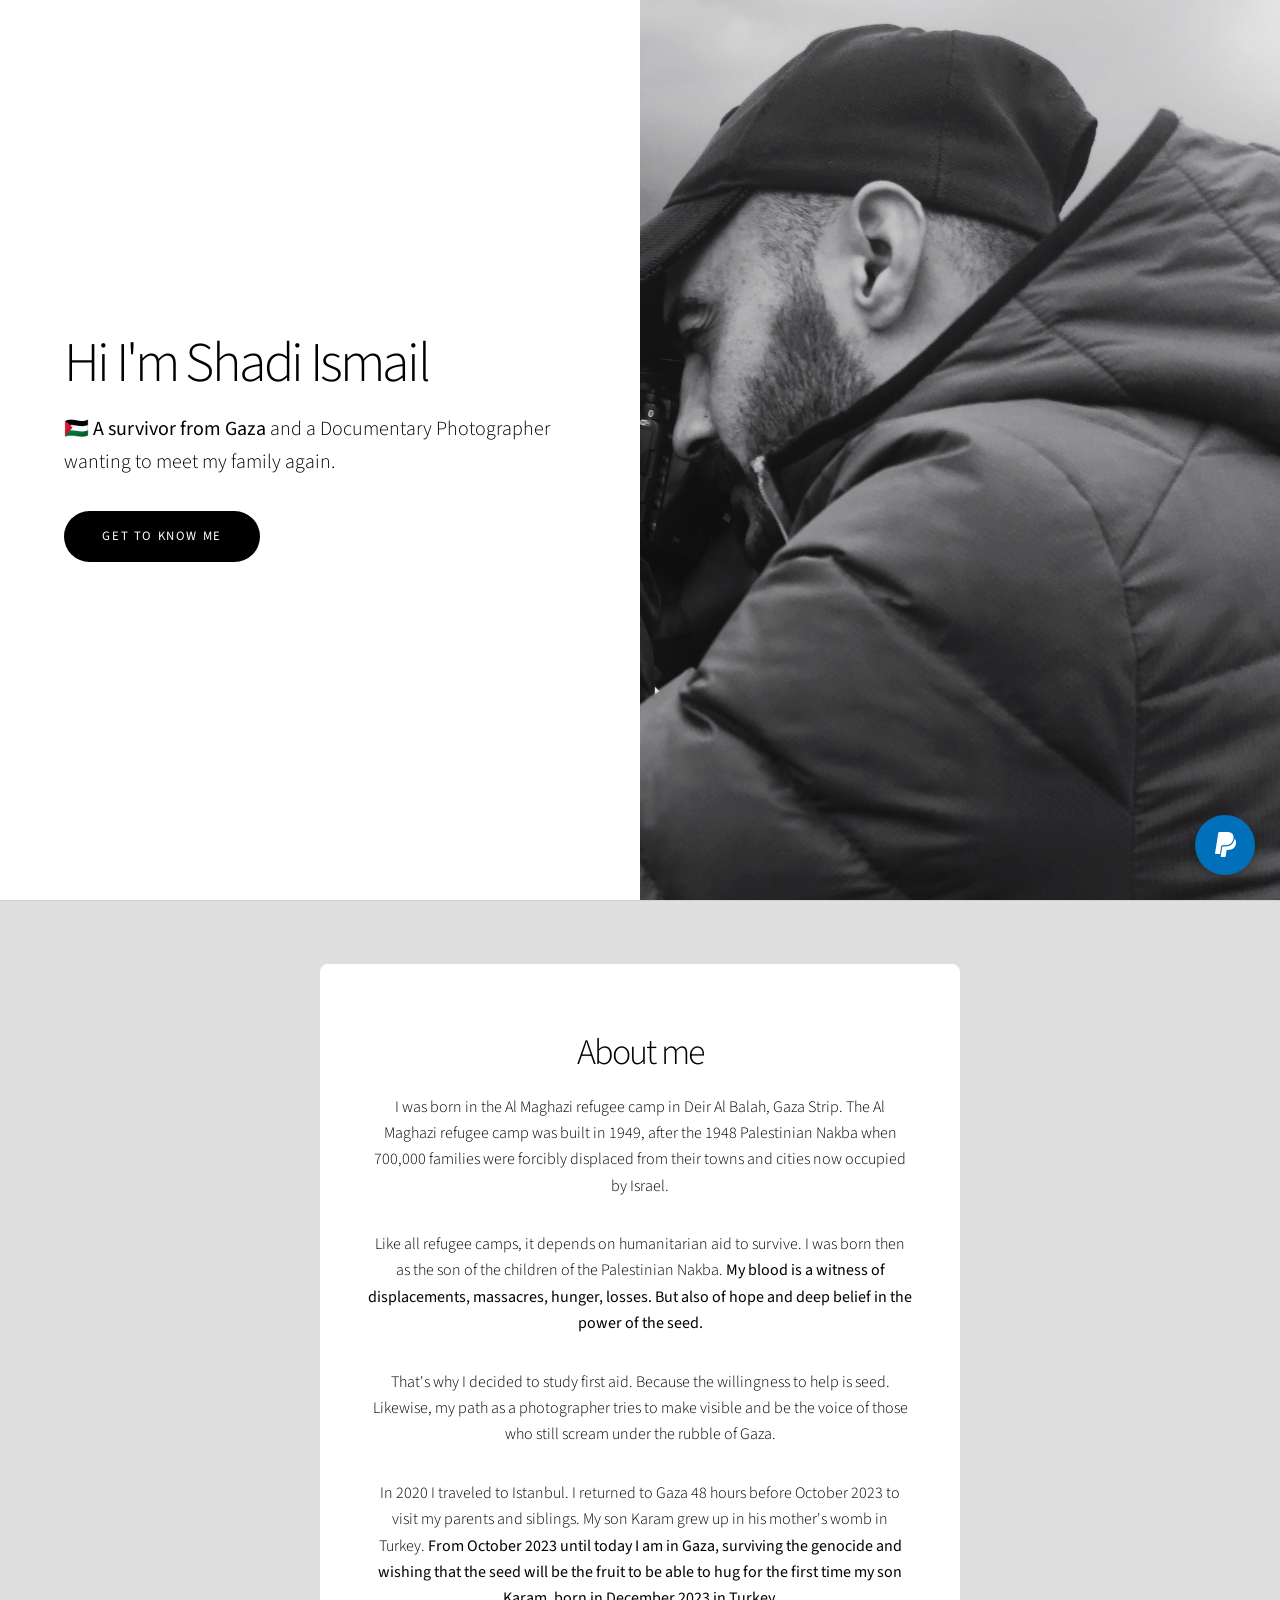
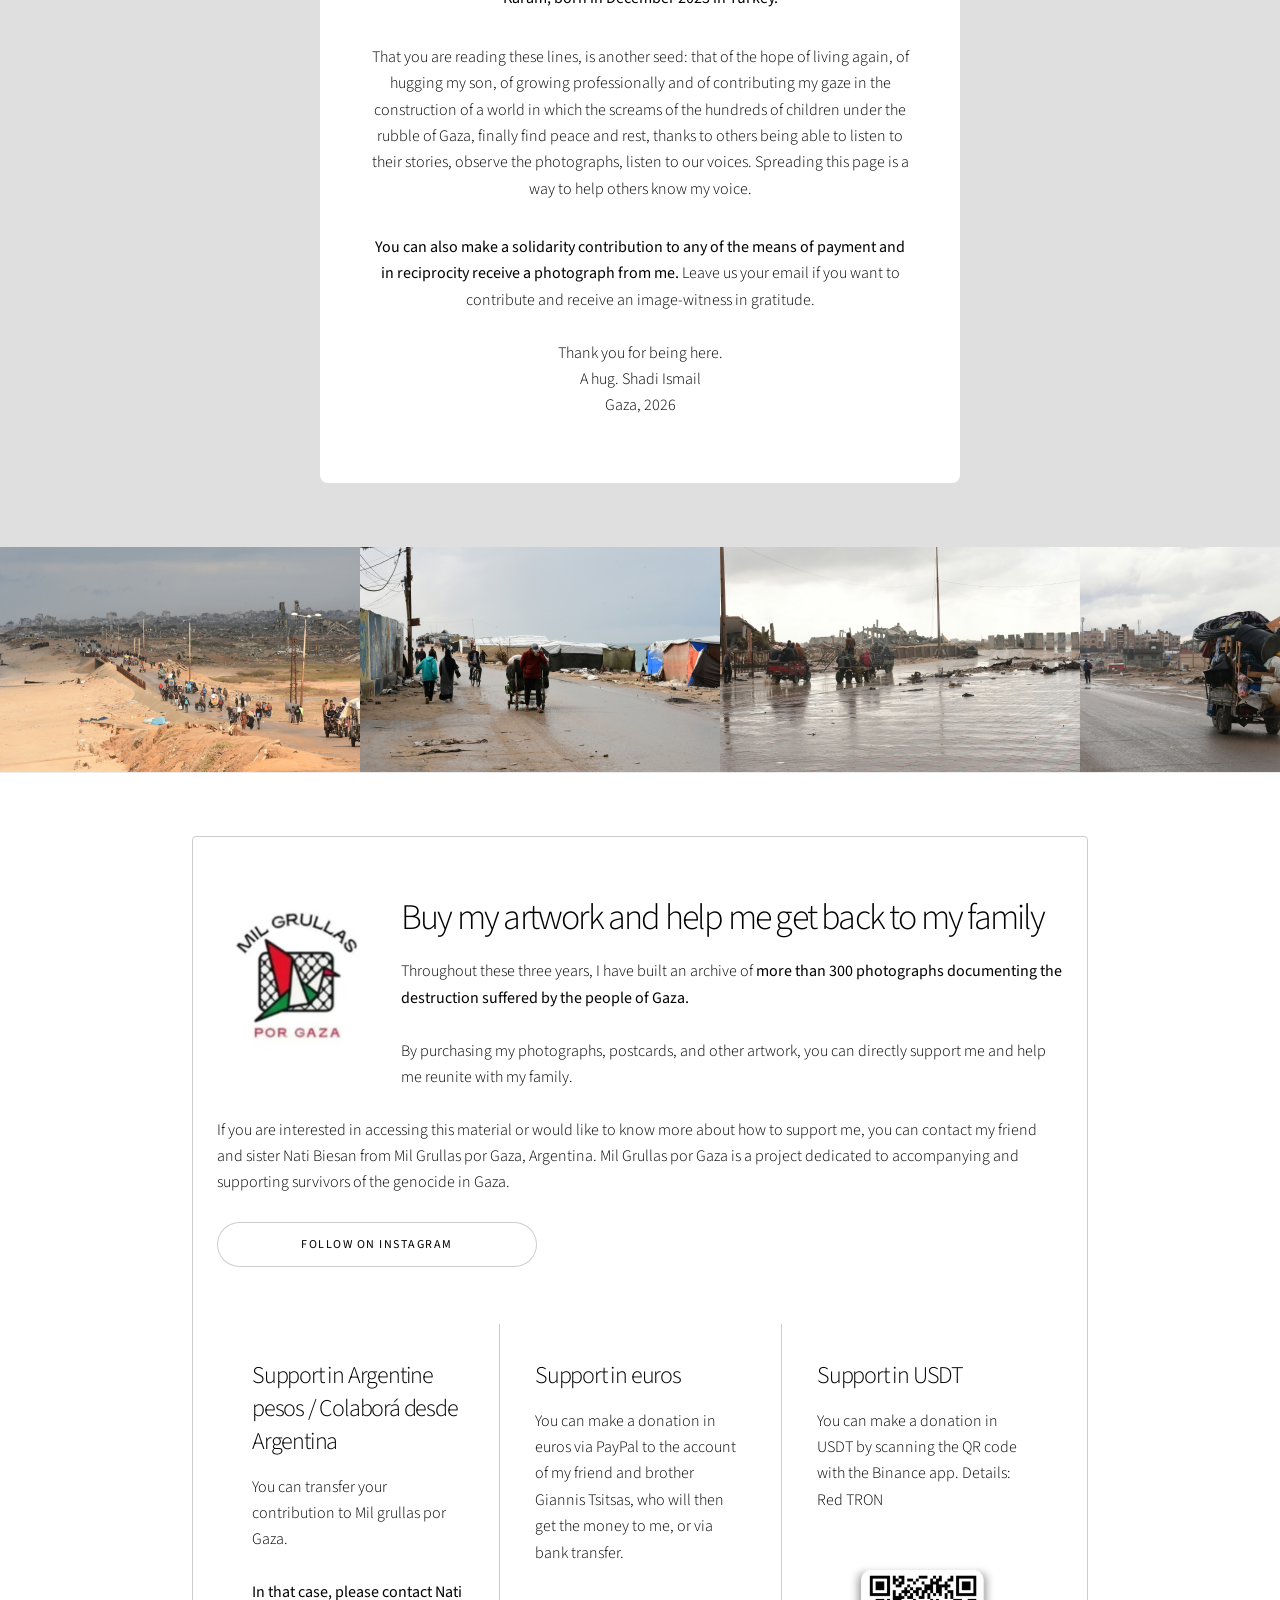
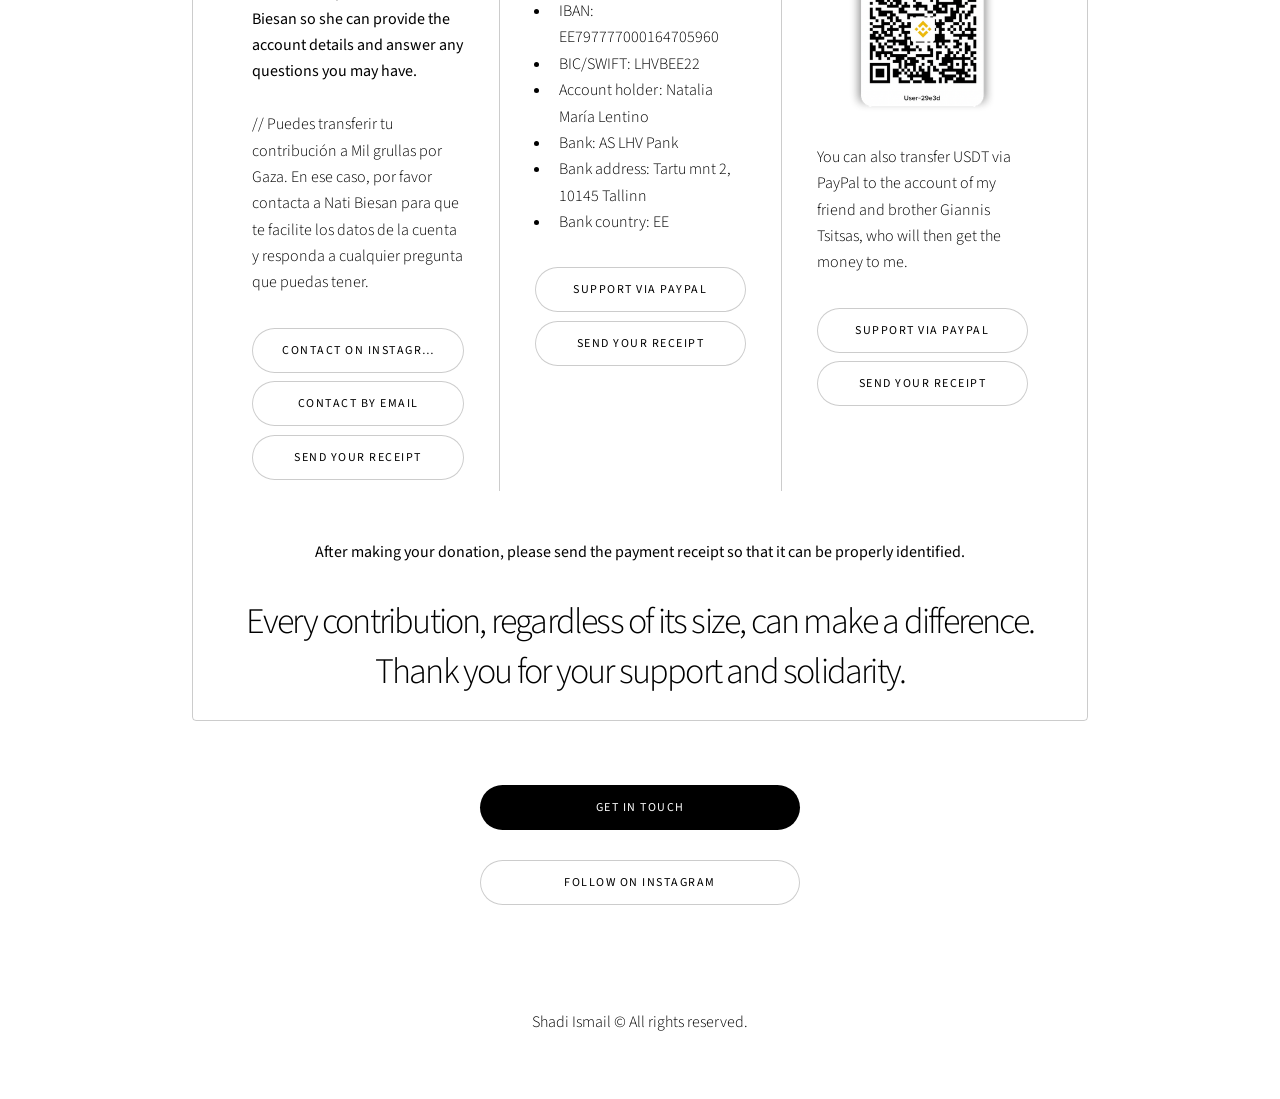
==== commit 172e793a: "Update index.html" ====
--- a/index.html
+++ b/index.html
@@ -305,8 +305,8 @@
 						
 							<div class="items style1 medium onscroll-fade-in">
 								<section>
-									<h3>Support in Argentine pesos</h3>
-									<p>You can transfer your contribution to Mil grullas por Gaza. <br><br> <strong>In that case, please contact Nati Biesan so she can provide the account details and answer any questions you may have.</strong></p>
+									<h3>Support in Argentine pesos / Colaborá desde Argentina</h3>
+									<p>You can transfer your contribution to Mil grullas por Gaza. <br><br> <strong>In that case, please contact Nati Biesan so she can provide the account details and answer any questions you may have.</strong><br><br> // Puedes transferir tu contribución a Mil grullas por Gaza. En ese caso, por favor contacta a Nati Biesan para que te facilite los datos de la cuenta y responda a cualquier pregunta que puedas tener.</p>
 									<a href="https://www.instagram.com/milgrullasporgaza/" target="_blank" class="button fit">contact on instagram</a>
 									<a href="mailto:milgrullasporgaza@gmail.com" target="_blank" class="button fit">contact by email</a>
 									<a href="mailto:milgrullasporgaza@gmail.com" target="_blank" class="button fit">Send your receipt</a>
@@ -314,7 +314,7 @@
 								</section>
 								<section>
 									<h3>Support in euros</h3>
-									<p>You can make a donation in euros by bank transfer.
+									<p>You can make a donation in euros via PayPal to the account of my friend and brother Giannis Tsitsas, who will then get the money to me, or via bank transfer.
 										<ul>
 																<li>IBAN: EE797777000164705960</li>
 																<li>BIC/SWIFT: LHVBEE22</li>
@@ -323,8 +323,10 @@
 																<li>Bank address: Tartu mnt 2, 10145 Tallinn</li>
 																<li>Bank country: EE</li>
 															</ul>
-										<a href="mailto:milgrullasporgaza@gmail.com" target="_blank" class="button fit">Send your receipt</a>
-
+										
+									
+									<a href="https://www.paypal.com/paypalme/GiannisTsitsas" target="_blank" class="button fit">Support via Paypal</a>	
+									<a href="mailto:milgrullasporgaza@gmail.com" target="_blank" class="button fit">Send your receipt</a> 								
 									</p>
 								</section>
 								<section>
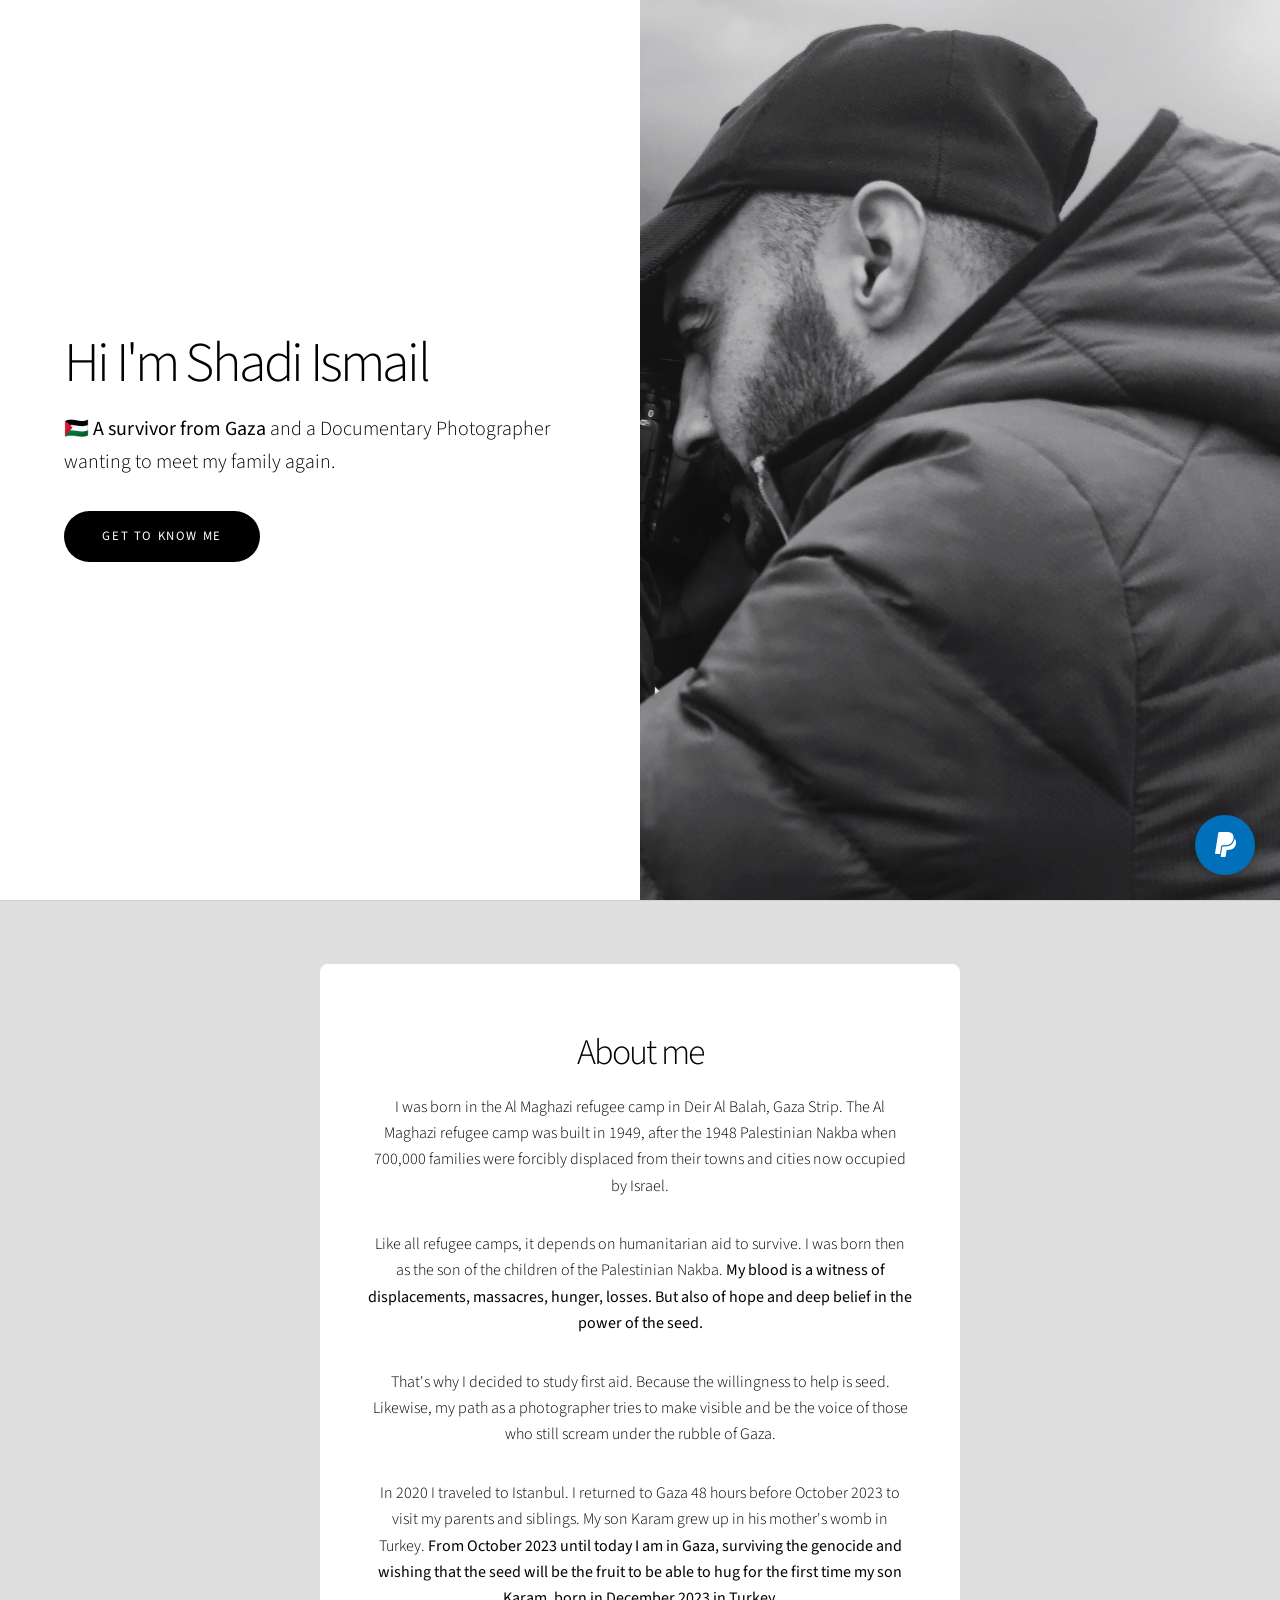
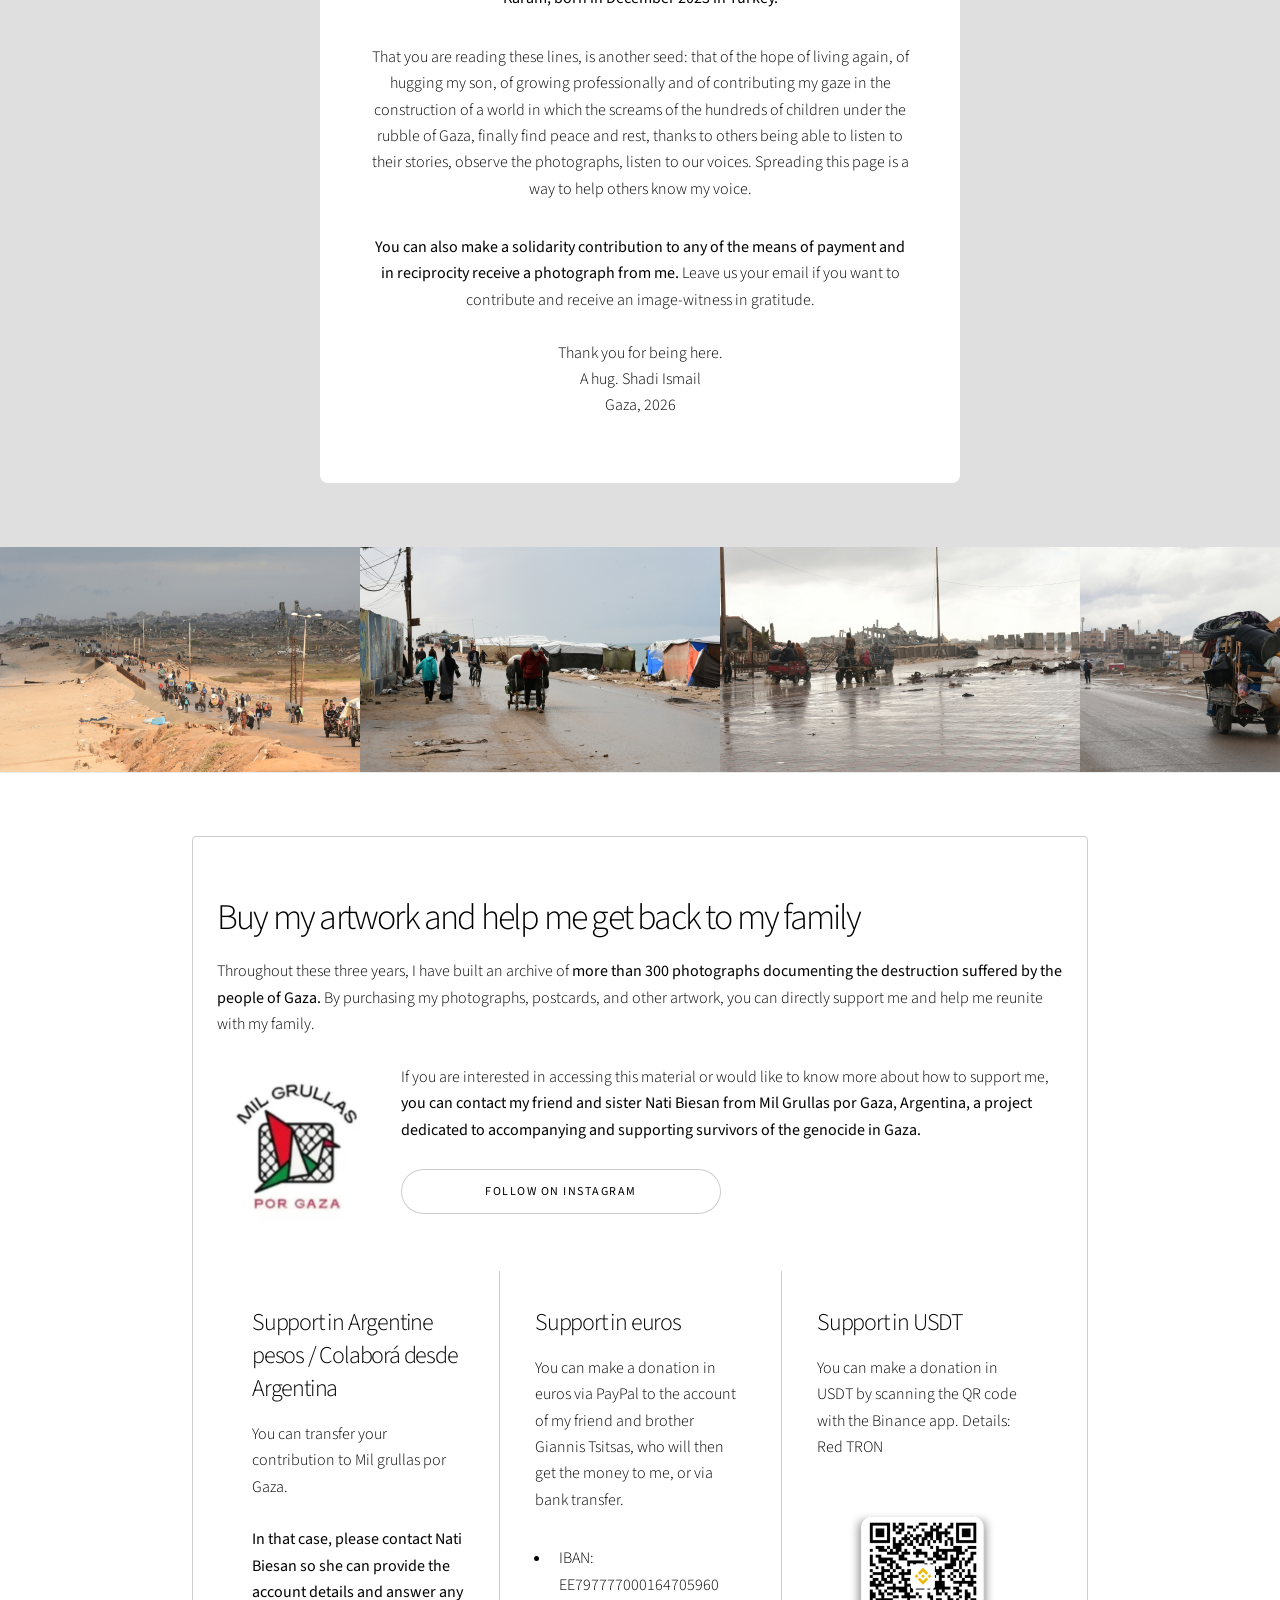
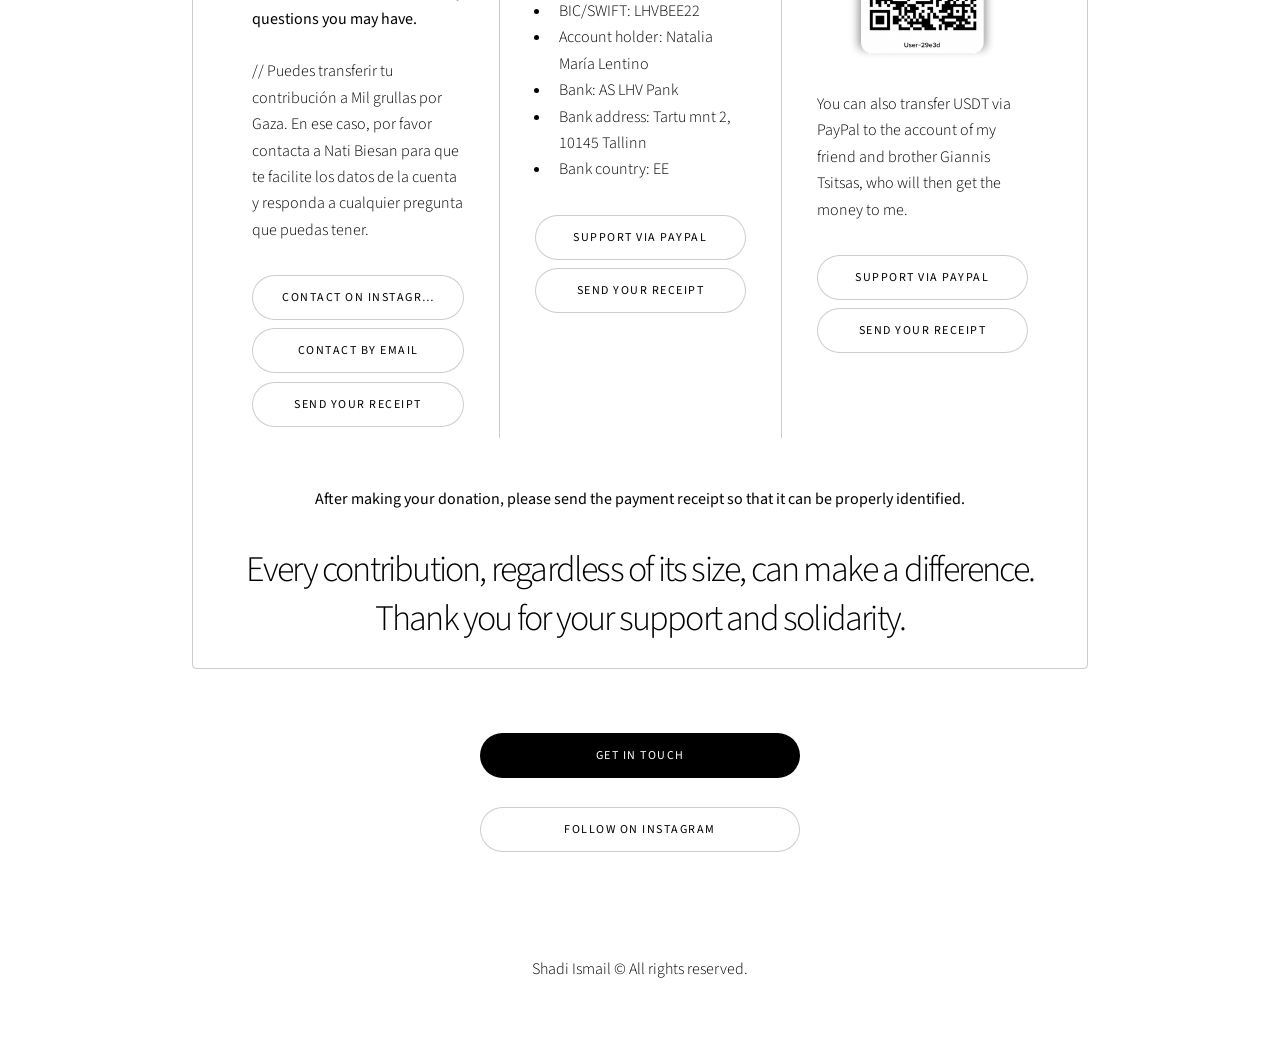
==== commit 69478b80: "Update index.html" ====
--- a/index.html
+++ b/index.html
@@ -288,15 +288,11 @@
 								<div class="content" id="first">
 									<div class="box">
 										<div class="content">
-											<p><span class="image left"><img src="images/milgrullas.jpg" alt="" /></span><h2>Buy my artwork and help me get back to my family</h2> 
+											<p><h2>Buy my artwork and help me get back to my family</h2> 
 											
-											Throughout these three years, I have built an archive of <strong>more than 300 photographs documenting the destruction suffered by the people of Gaza.</strong>  <br><br>
-
-											By purchasing my photographs, postcards, and other artwork, you can directly support me and help me reunite with my family. <br><br>
-
-											If you are interested in accessing this material or would like to know more about how to support me, you can contact my friend and sister Nati Biesan from Mil Grullas por Gaza, Argentina.
-
-											Mil Grullas por Gaza is a project dedicated to accompanying and supporting survivors of the genocide in Gaza. <br><br>
+											Throughout these three years, I have built an archive of <strong>more than 300 photographs documenting the destruction suffered by the people of Gaza.</strong> By purchasing my photographs, postcards, and other artwork, you can directly support me and help me reunite with my family. <br><br>
+
+											<span class="image left"><img src="images/milgrullas.jpg" width="60%" alt="" /></span>If you are interested in accessing this material or would like to know more about how to support me, <strong>you can contact my friend and sister Nati Biesan from Mil Grullas por Gaza, Argentina, a project dedicated to accompanying and supporting survivors of the genocide in Gaza.</strong> <br><br>
 											<a href="https://www.instagram.com/milgrullasporgaza/" target="_blank" class="button fit">Follow on Instagram</a>
 											</p>
 						
@@ -366,7 +362,7 @@
 
 														<ul class="actions stacked align-center">
 															<li><a href="mailto:milgrullas@gmail.com" class="button primary fit">Get in touch</a></li>
-															<li><a href="https://www.instagram.com/milgrullasporgaza/" target="_blank" class="button fit">Follow on Instagram</a></li>
+															<li><a href="https://www.instagram.com/shady.ps" target="_blank" class="button fit">Follow on Instagram</a></li>
 
 														</ul>
 												</div>		
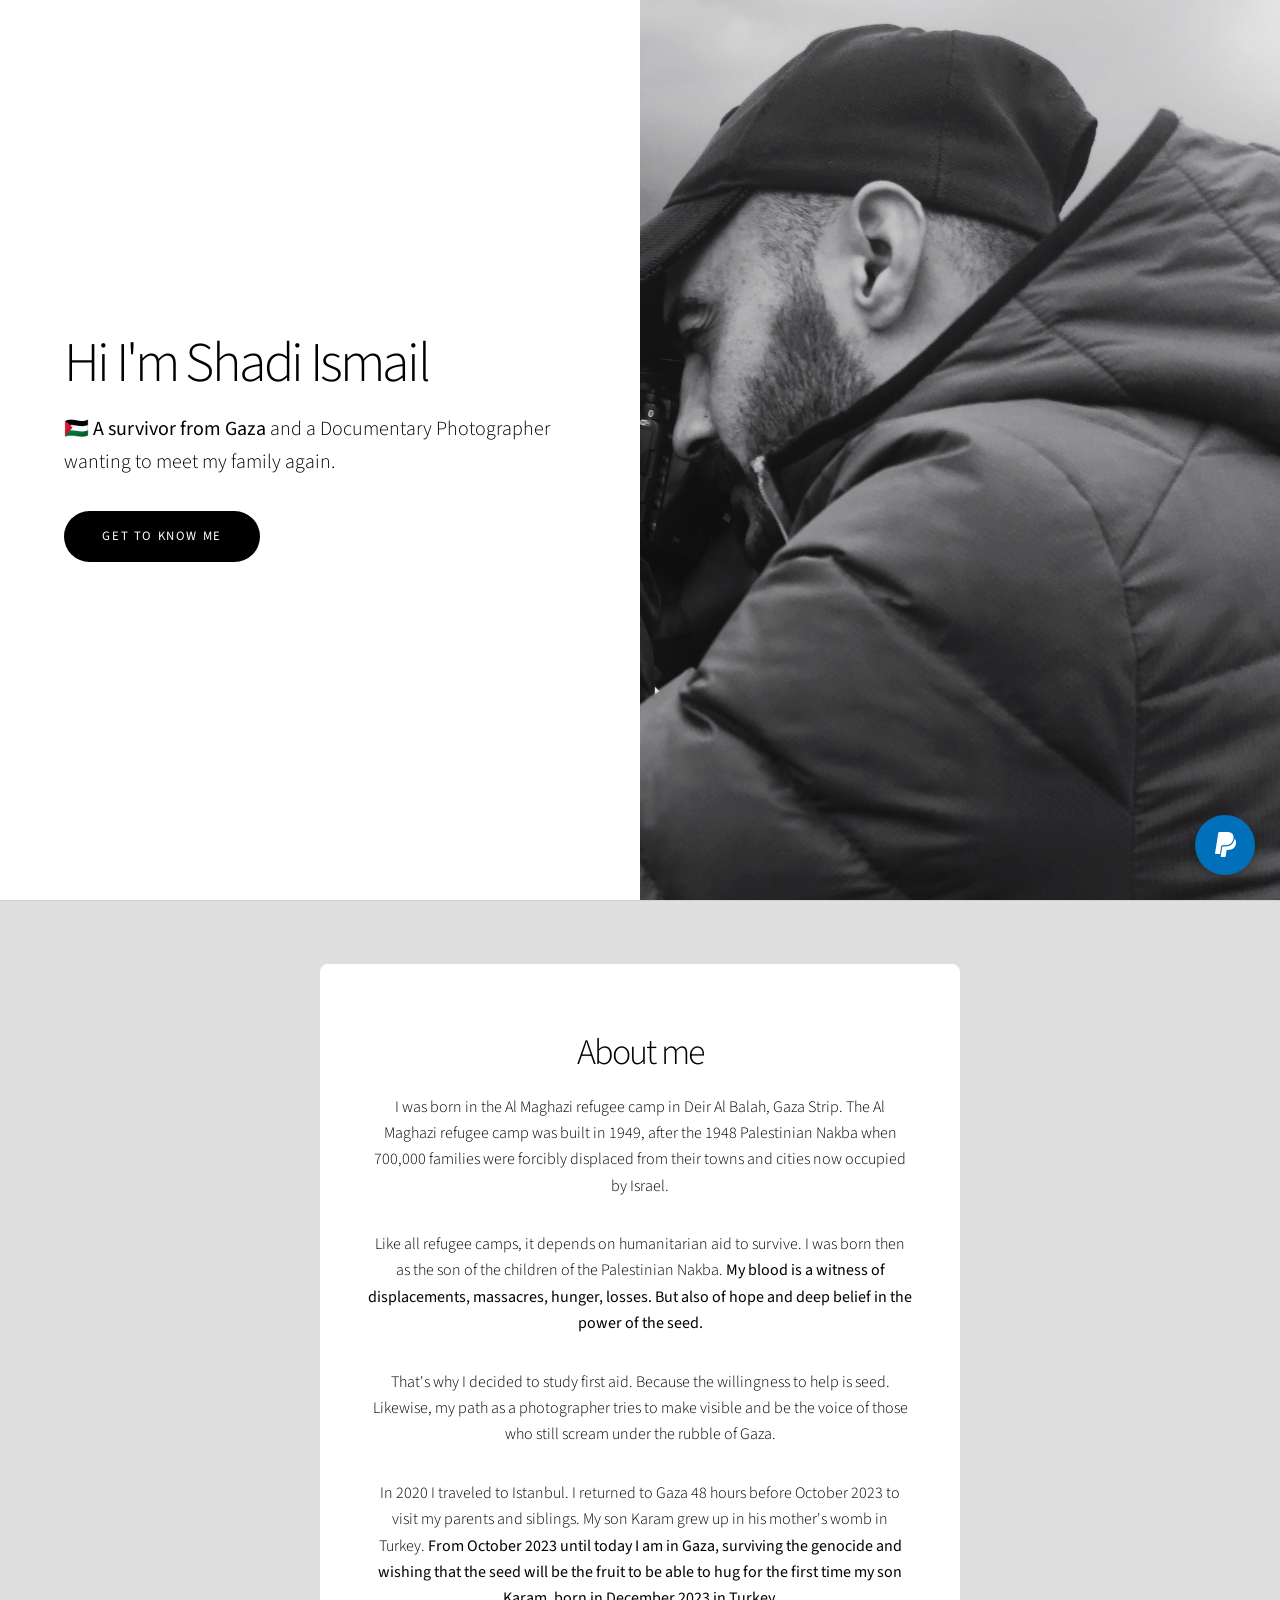
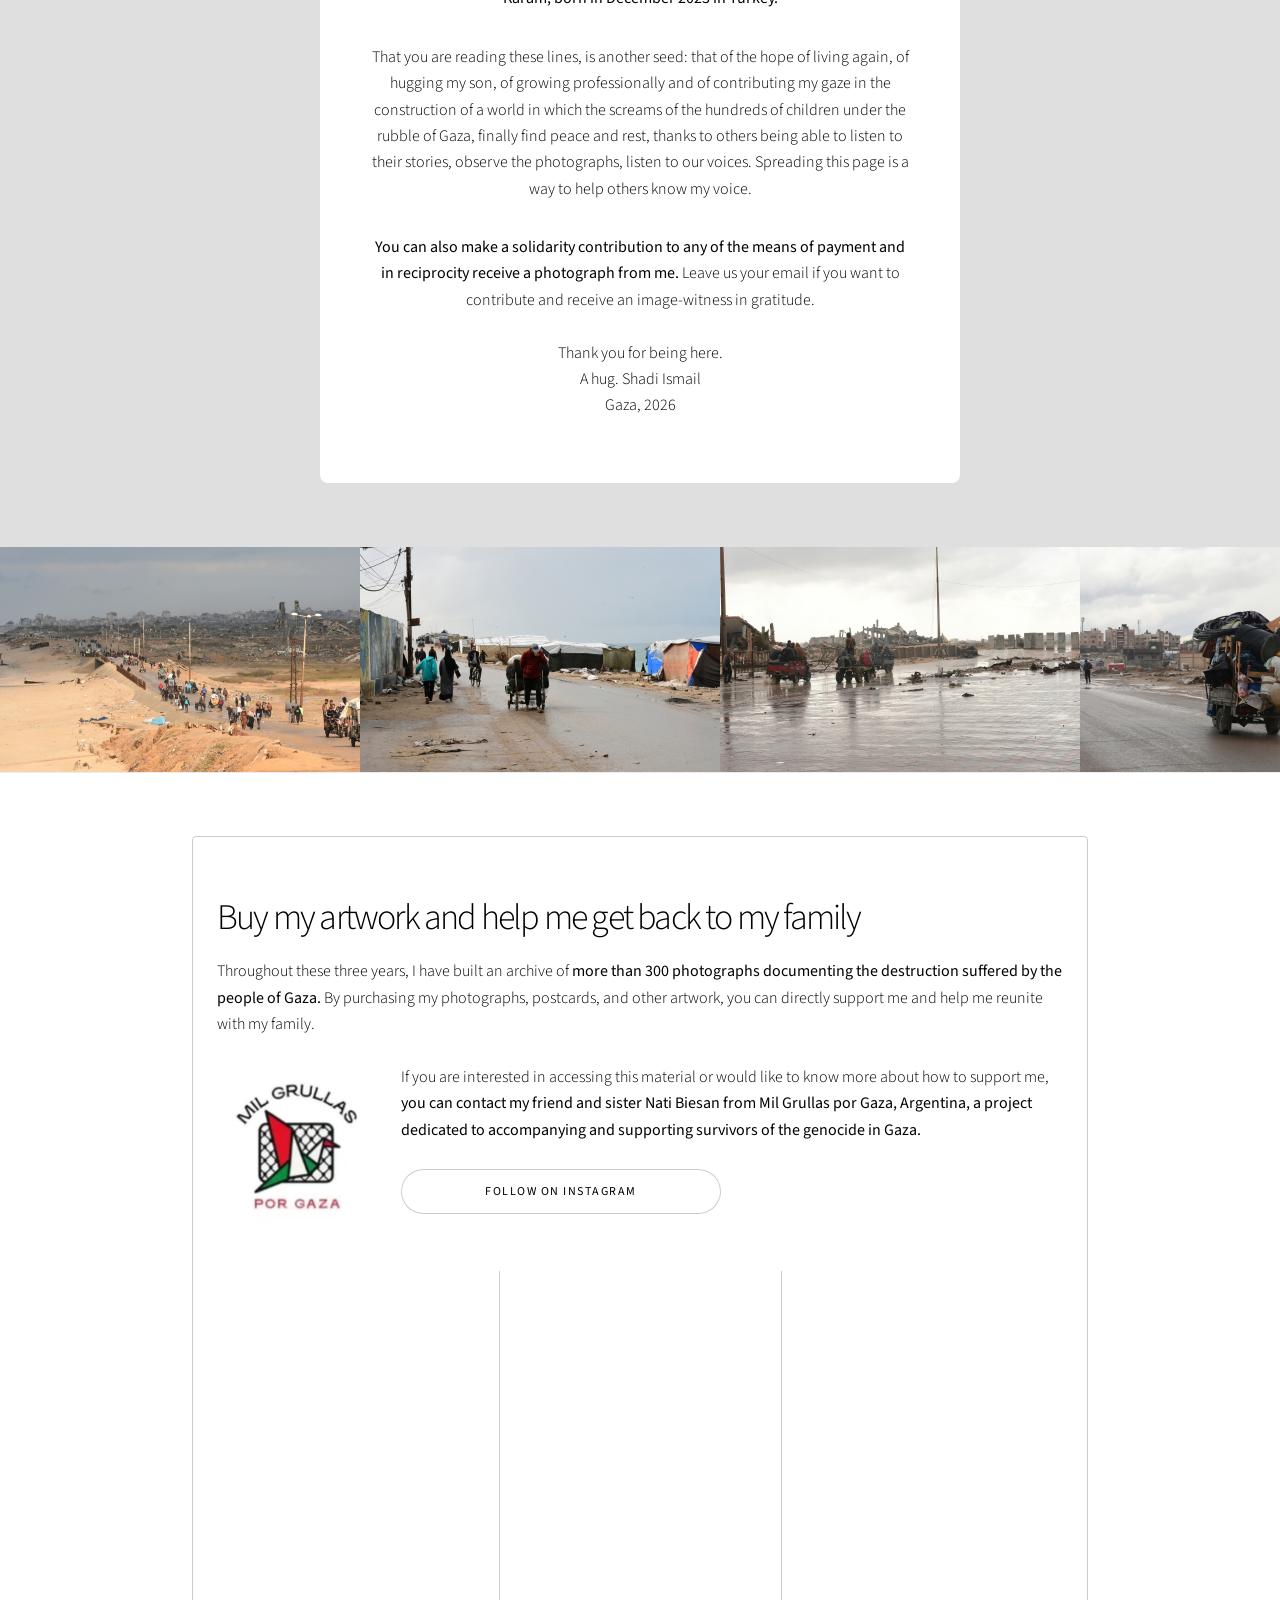
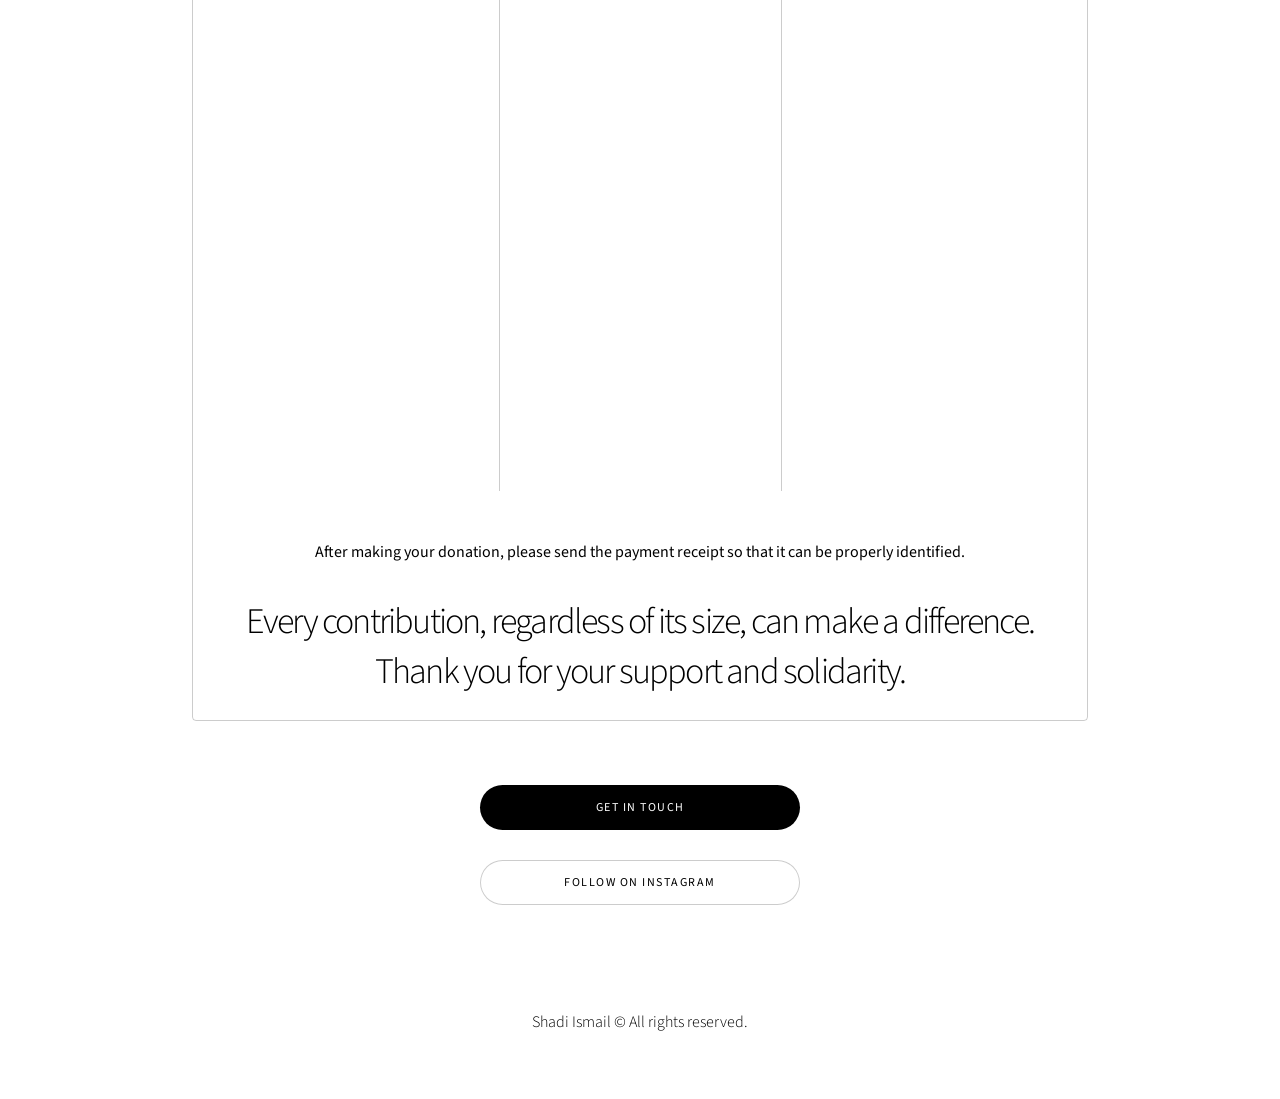
==== commit e90f7b56: "Update index.html" ====
--- a/index.html
+++ b/index.html
@@ -302,7 +302,10 @@
 							<div class="items style1 medium onscroll-fade-in">
 								<section>
 									<h3>Support in Argentine pesos / Colaborá desde Argentina</h3>
-									<p>You can transfer your contribution to Mil grullas por Gaza. <br><br> <strong>In that case, please contact Nati Biesan so she can provide the account details and answer any questions you may have.</strong><br><br> // Puedes transferir tu contribución a Mil grullas por Gaza. En ese caso, por favor contacta a Nati Biesan para que te facilite los datos de la cuenta y responda a cualquier pregunta que puedas tener.</p>
+									<p>You can transfer your contribution to Mil grullas por Gaza. <br><br> <strong>In that case, please contact Nati Biesan so she can provide the account details and answer any questions you may have.</strong><br><br> 
+									
+									// Puedes transferir tu contribución a Mil grullas por Gaza. <br><br> 
+									<strong>En ese caso, por favor contacta a Nati Biesan para que te facilite los datos de la cuenta y responda a cualquier pregunta que puedas tener.</strong></p>
 									<a href="https://www.instagram.com/milgrullasporgaza/" target="_blank" class="button fit">contact on instagram</a>
 									<a href="mailto:milgrullasporgaza@gmail.com" target="_blank" class="button fit">contact by email</a>
 									<a href="mailto:milgrullasporgaza@gmail.com" target="_blank" class="button fit">Send your receipt</a>
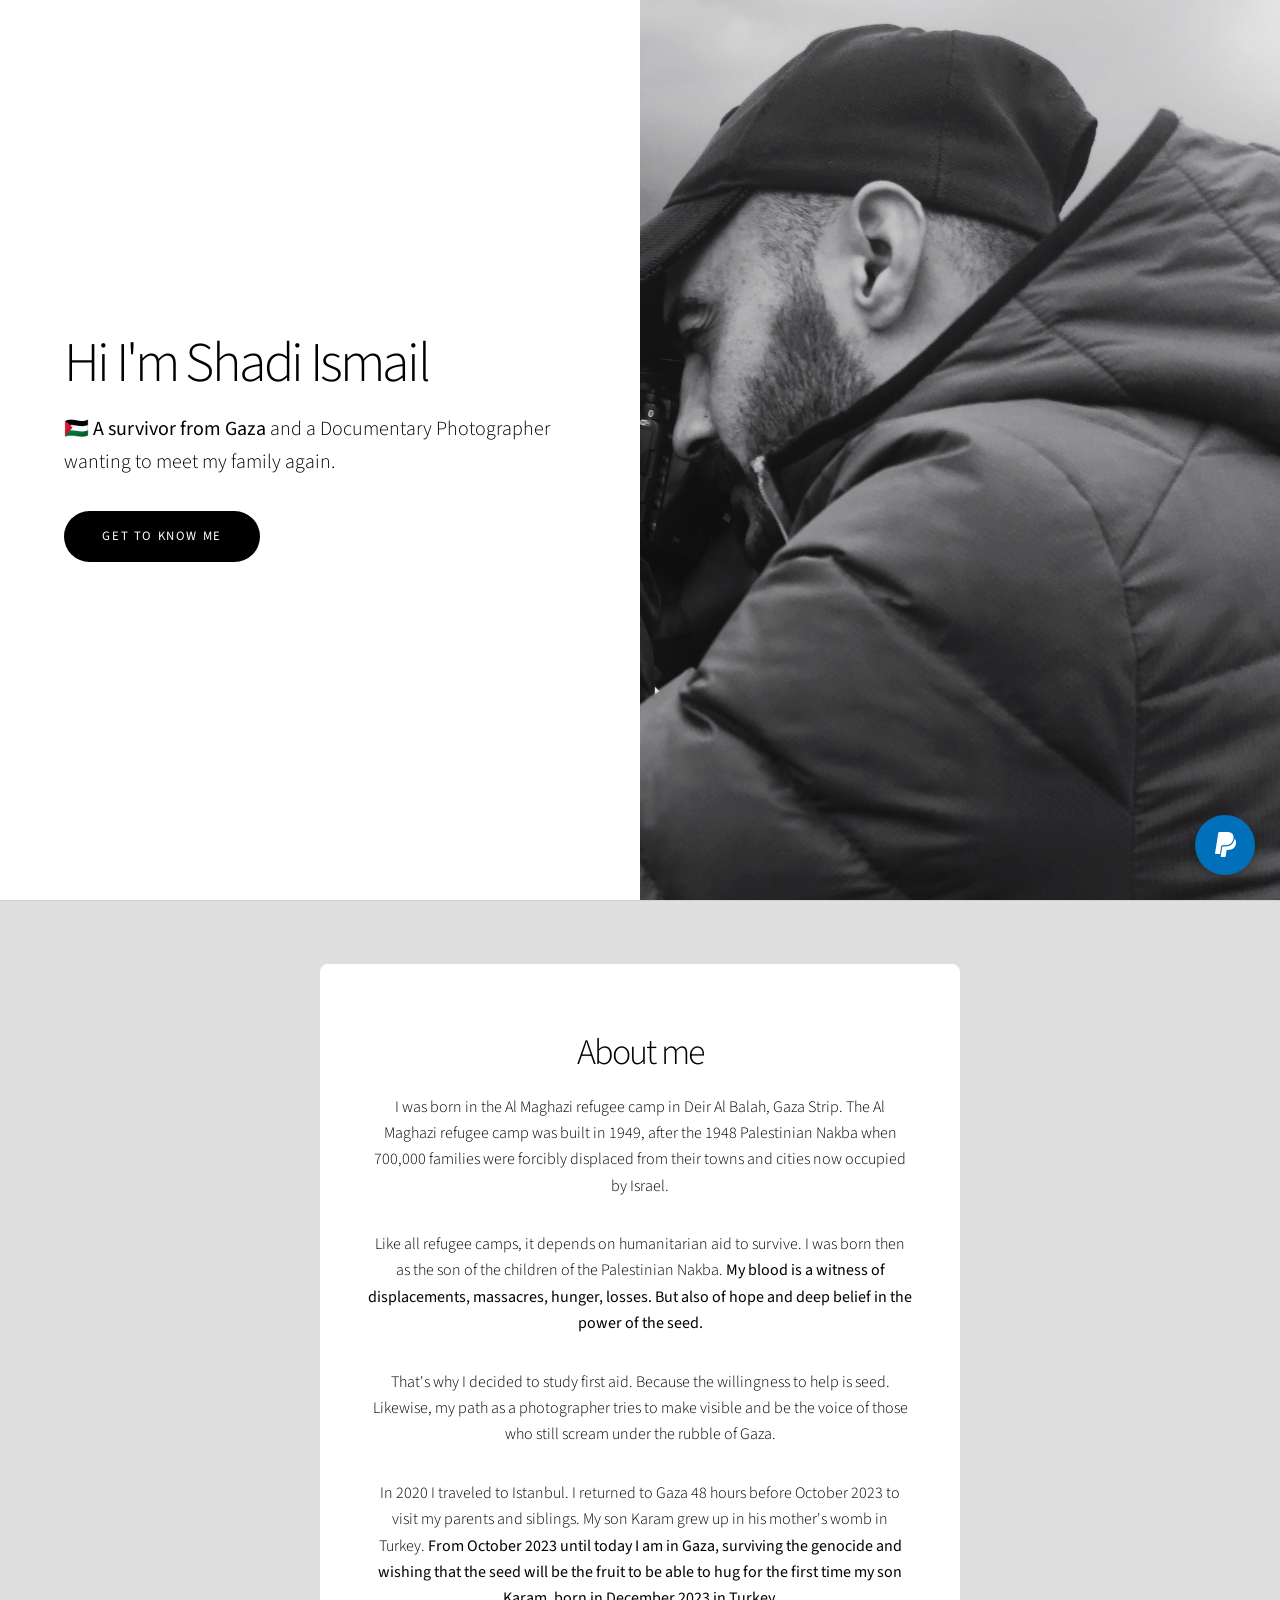
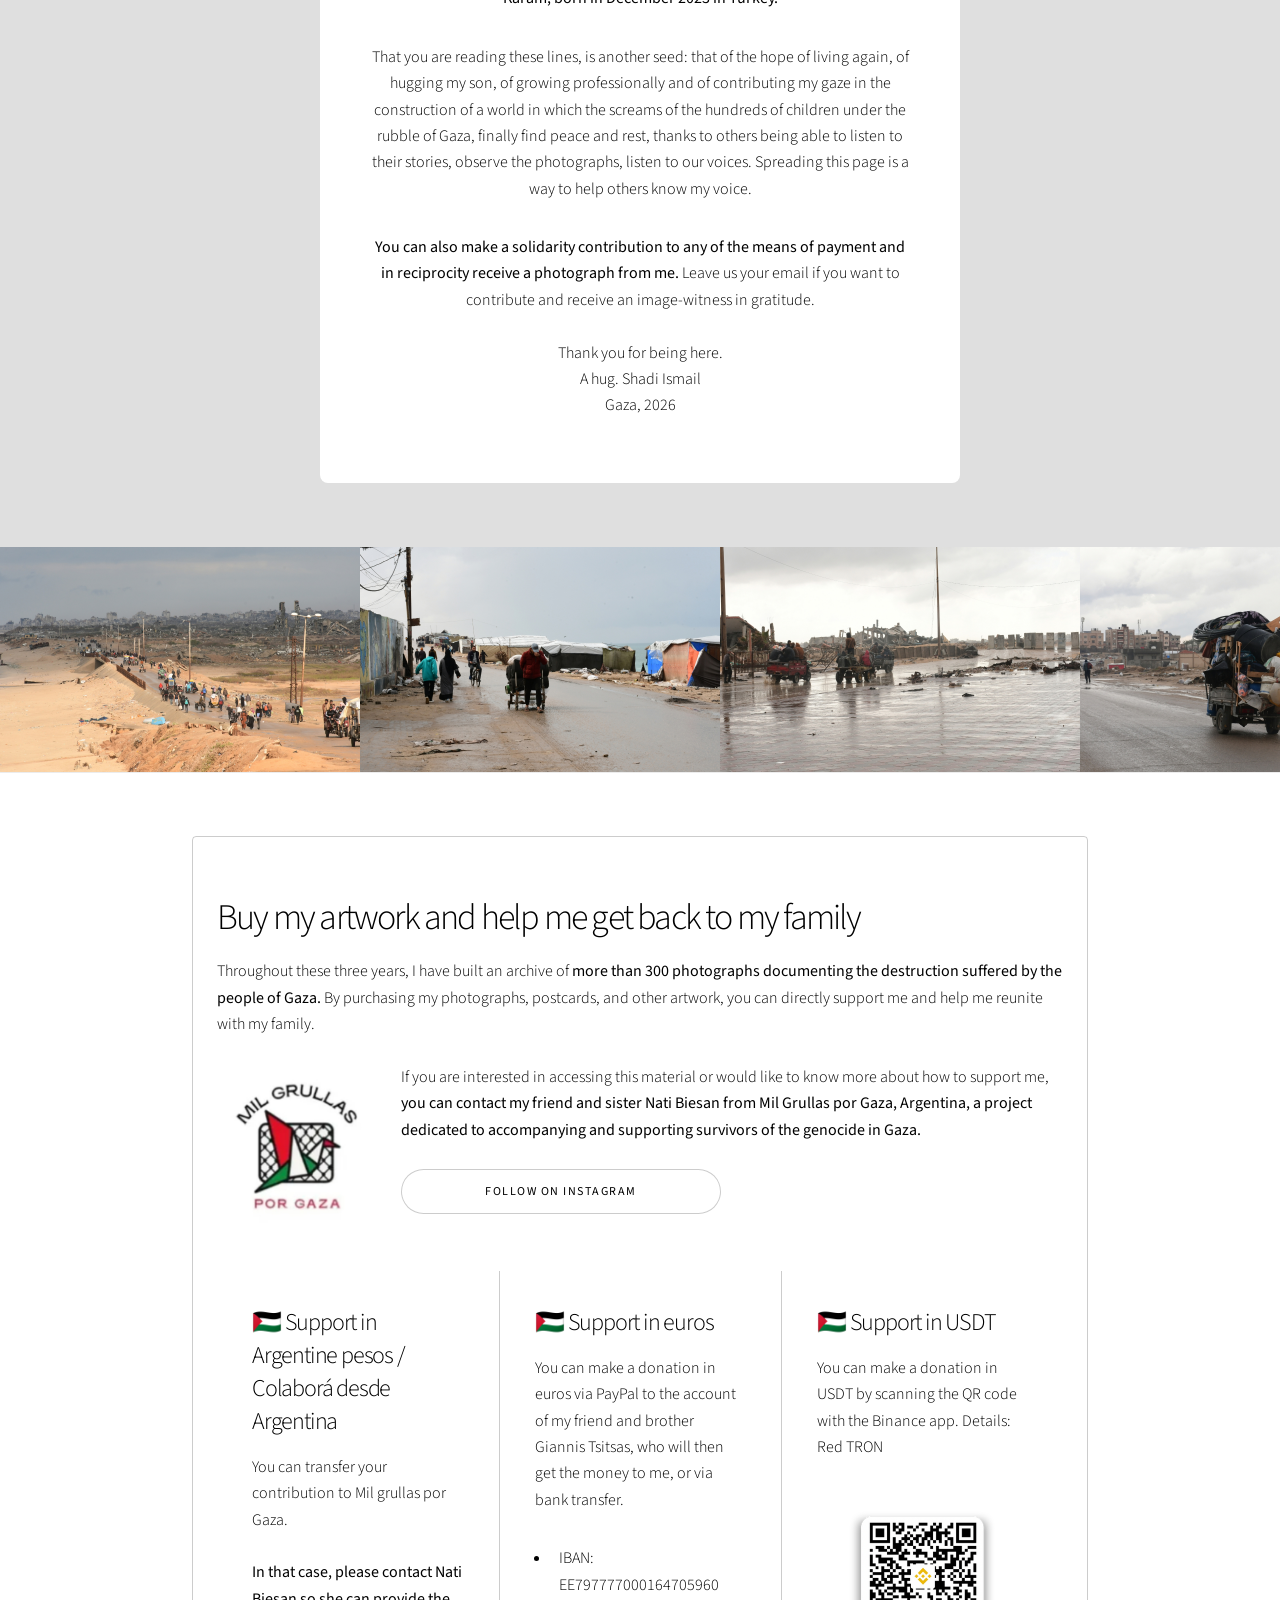
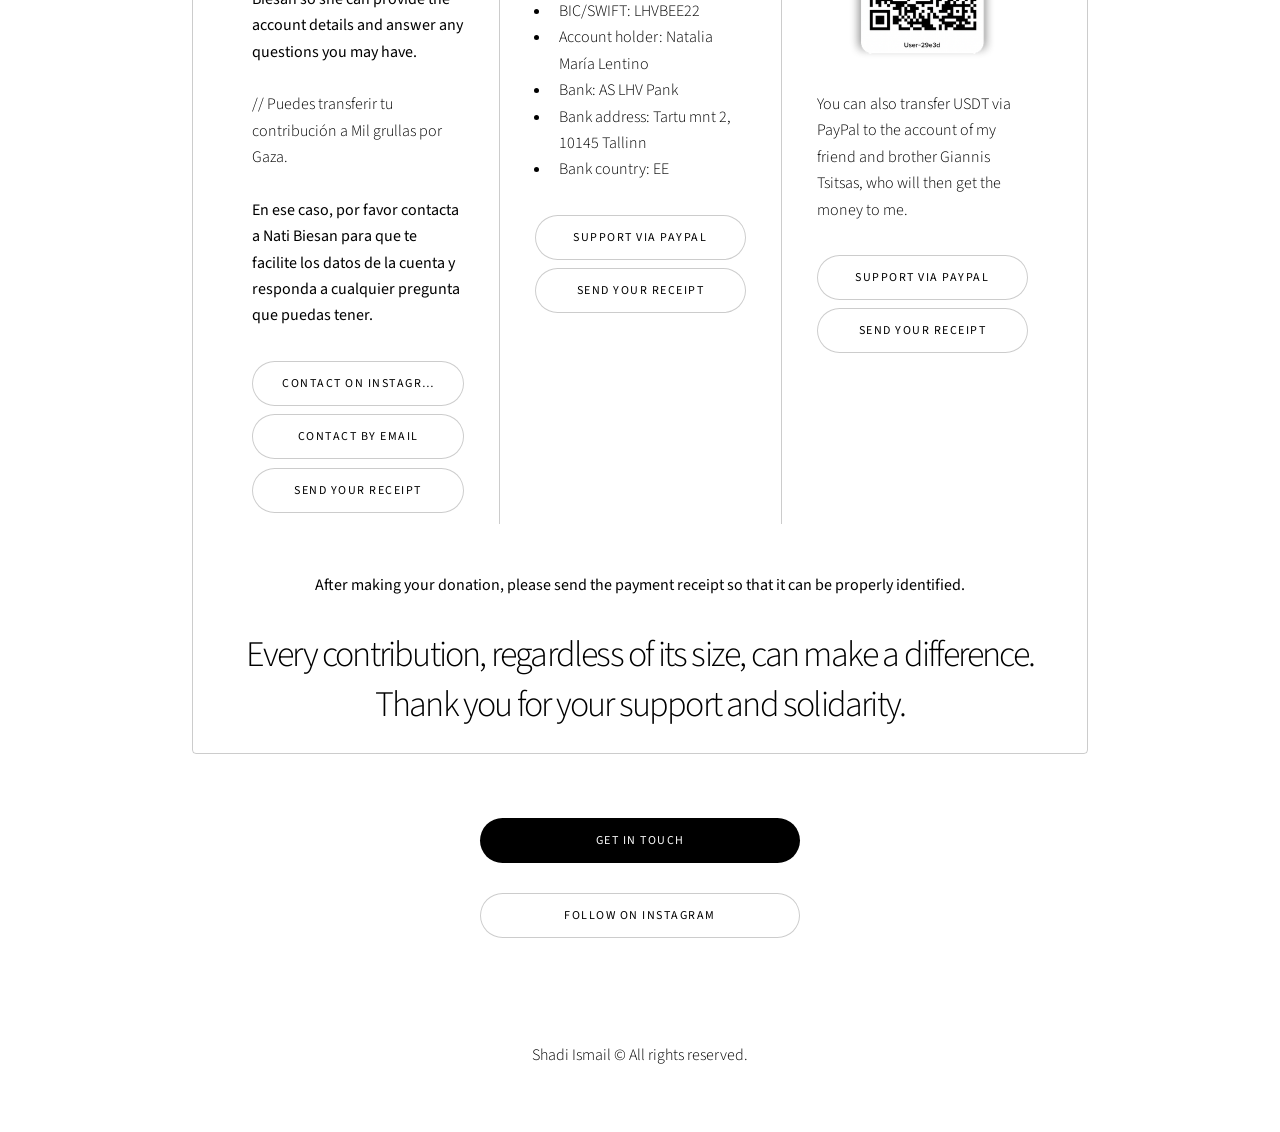
==== commit b5077f1a: "Update index.html" ====
--- a/index.html
+++ b/index.html
@@ -301,7 +301,7 @@
 						
 							<div class="items style1 medium onscroll-fade-in">
 								<section>
-									<h3>Support in Argentine pesos / Colaborá desde Argentina</h3>
+									<h3>🇵🇸 Support in Argentine pesos / Colaborá desde Argentina</h3>
 									<p>You can transfer your contribution to Mil grullas por Gaza. <br><br> <strong>In that case, please contact Nati Biesan so she can provide the account details and answer any questions you may have.</strong><br><br> 
 									
 									// Puedes transferir tu contribución a Mil grullas por Gaza. <br><br> 
@@ -312,7 +312,7 @@
 
 								</section>
 								<section>
-									<h3>Support in euros</h3>
+									<h3>🇵🇸 Support in euros</h3>
 									<p>You can make a donation in euros via PayPal to the account of my friend and brother Giannis Tsitsas, who will then get the money to me, or via bank transfer.
 										<ul>
 																<li>IBAN: EE797777000164705960</li>
@@ -329,7 +329,7 @@
 									</p>
 								</section>
 								<section>
-									<h3>Support in USDT</h3>
+									<h3>🇵🇸 Support in USDT</h3>
 									<p>
 										You can make a donation in USDT by scanning the QR code with the Binance app. 
 										Details: Red TRON 								
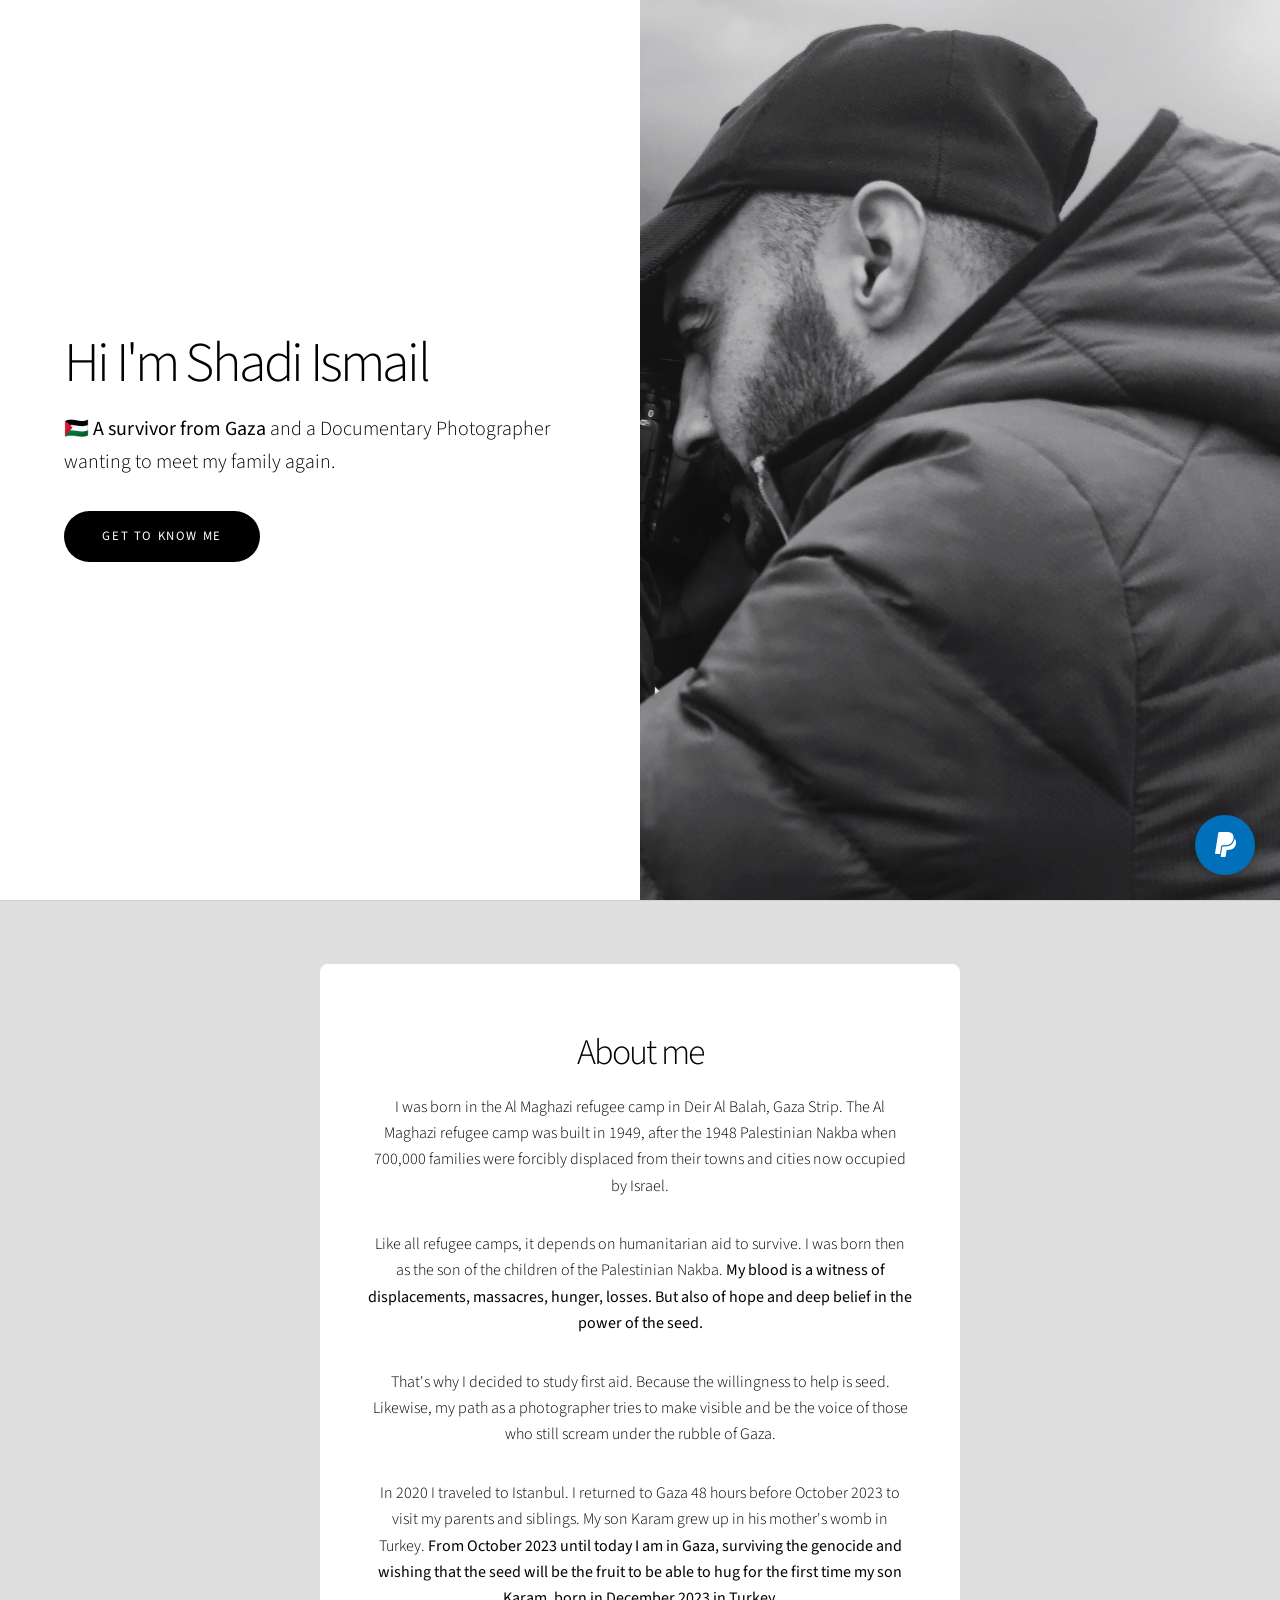
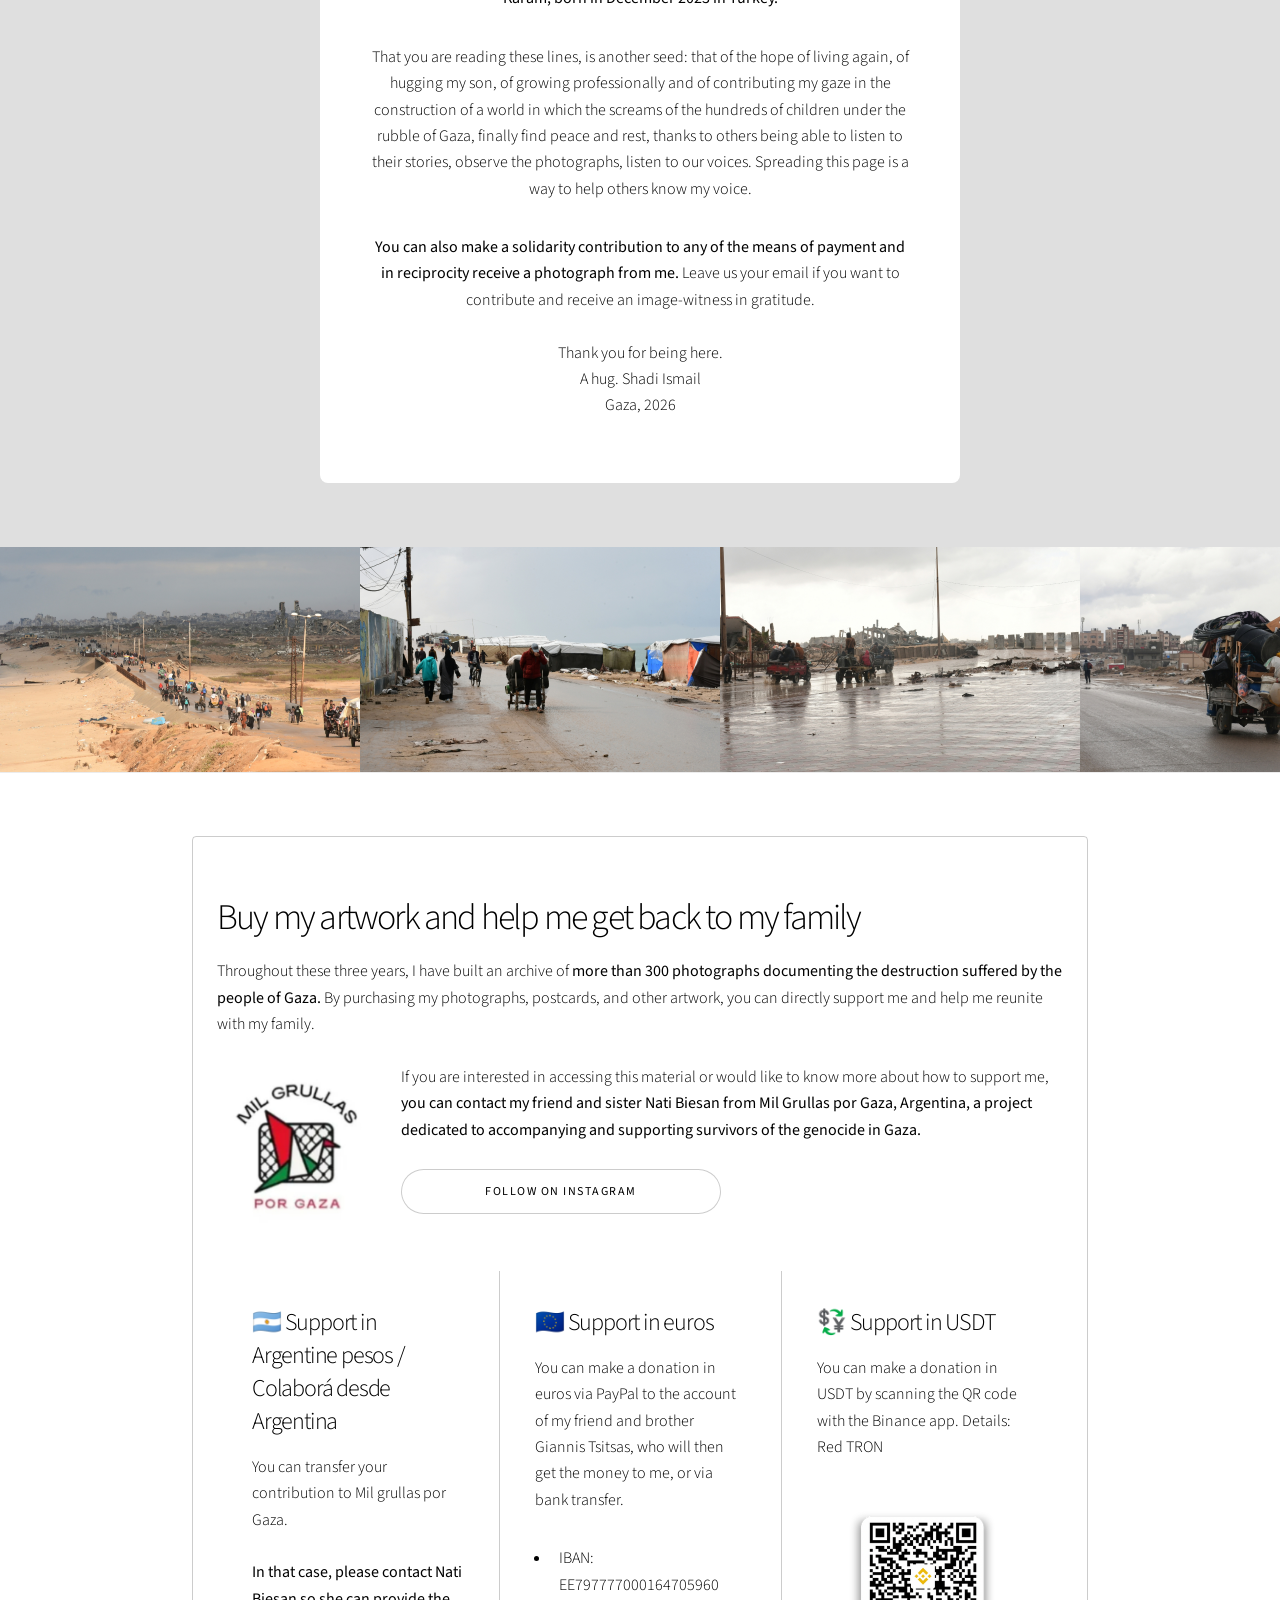
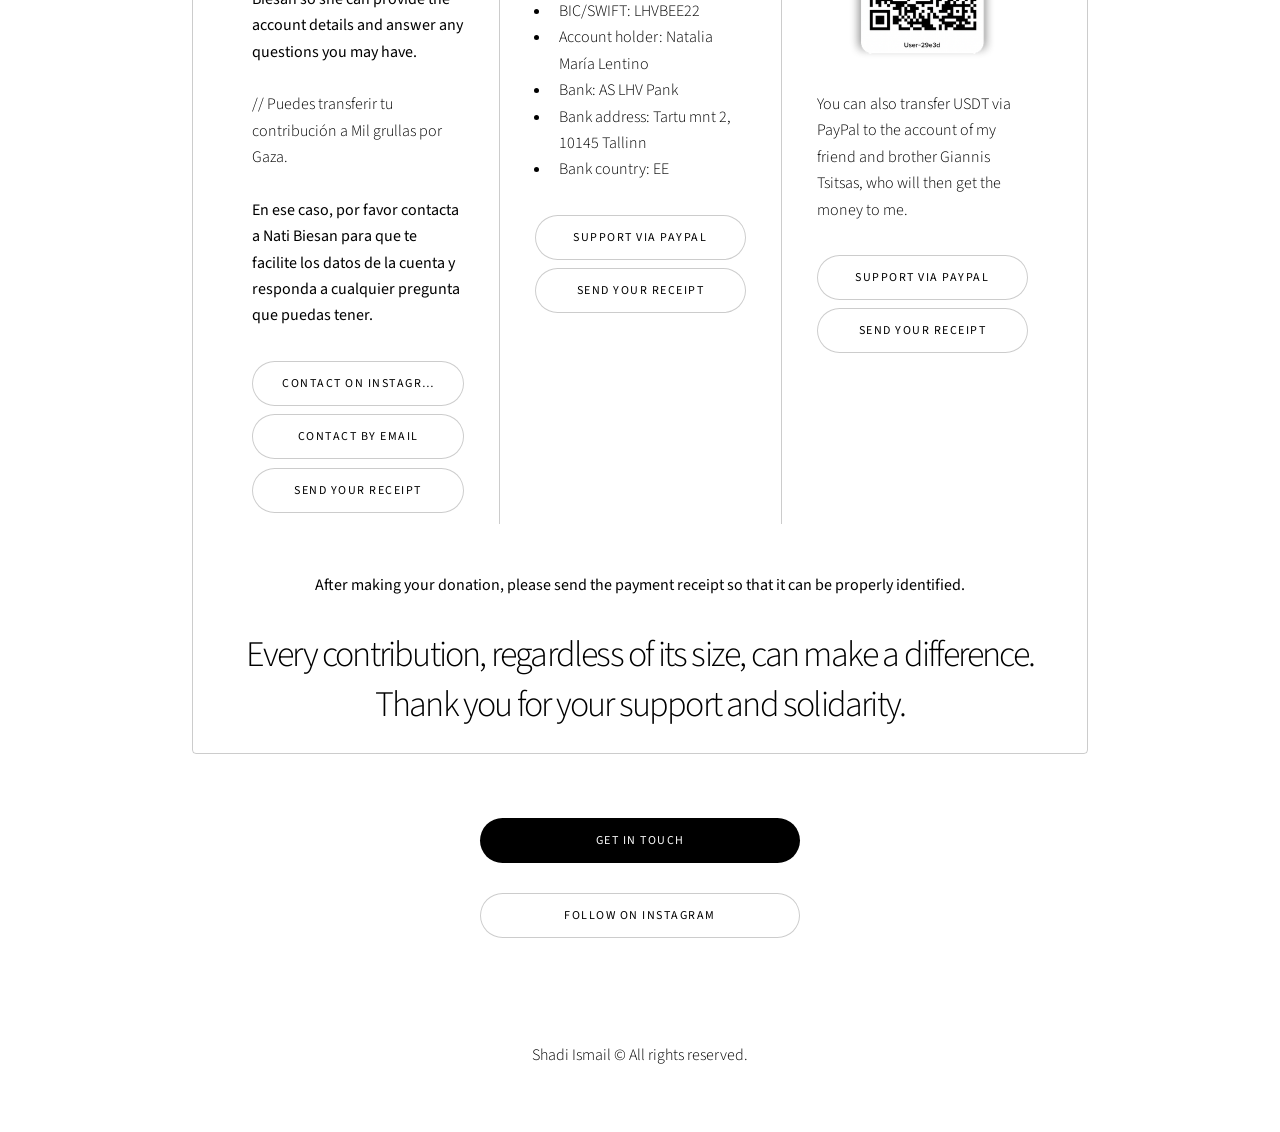
==== commit e1b7fa1e: "Update index.html" ====
--- a/index.html
+++ b/index.html
@@ -299,9 +299,10 @@
 							<!-- Items -->
 							 <div class="inner">
 						
-							<div class="items style1 medium onscroll-fade-in">
+							<div class="items style1 medium onscroll-fade-in support-items">
+								
 								<section>
-									<h3>🇵🇸 Support in Argentine pesos / Colaborá desde Argentina</h3>
+									<h3>🇦🇷 Support in Argentine pesos / Colaborá desde Argentina</h3>
 									<p>You can transfer your contribution to Mil grullas por Gaza. <br><br> <strong>In that case, please contact Nati Biesan so she can provide the account details and answer any questions you may have.</strong><br><br> 
 									
 									// Puedes transferir tu contribución a Mil grullas por Gaza. <br><br> 
@@ -312,7 +313,7 @@
 
 								</section>
 								<section>
-									<h3>🇵🇸 Support in euros</h3>
+									<h3>🇪🇺 Support in euros</h3>
 									<p>You can make a donation in euros via PayPal to the account of my friend and brother Giannis Tsitsas, who will then get the money to me, or via bank transfer.
 										<ul>
 																<li>IBAN: EE797777000164705960</li>
@@ -329,7 +330,7 @@
 									</p>
 								</section>
 								<section>
-									<h3>🇵🇸 Support in USDT</h3>
+									<h3>💱 Support in USDT</h3>
 									<p>
 										You can make a donation in USDT by scanning the QR code with the Binance app. 
 										Details: Red TRON 								
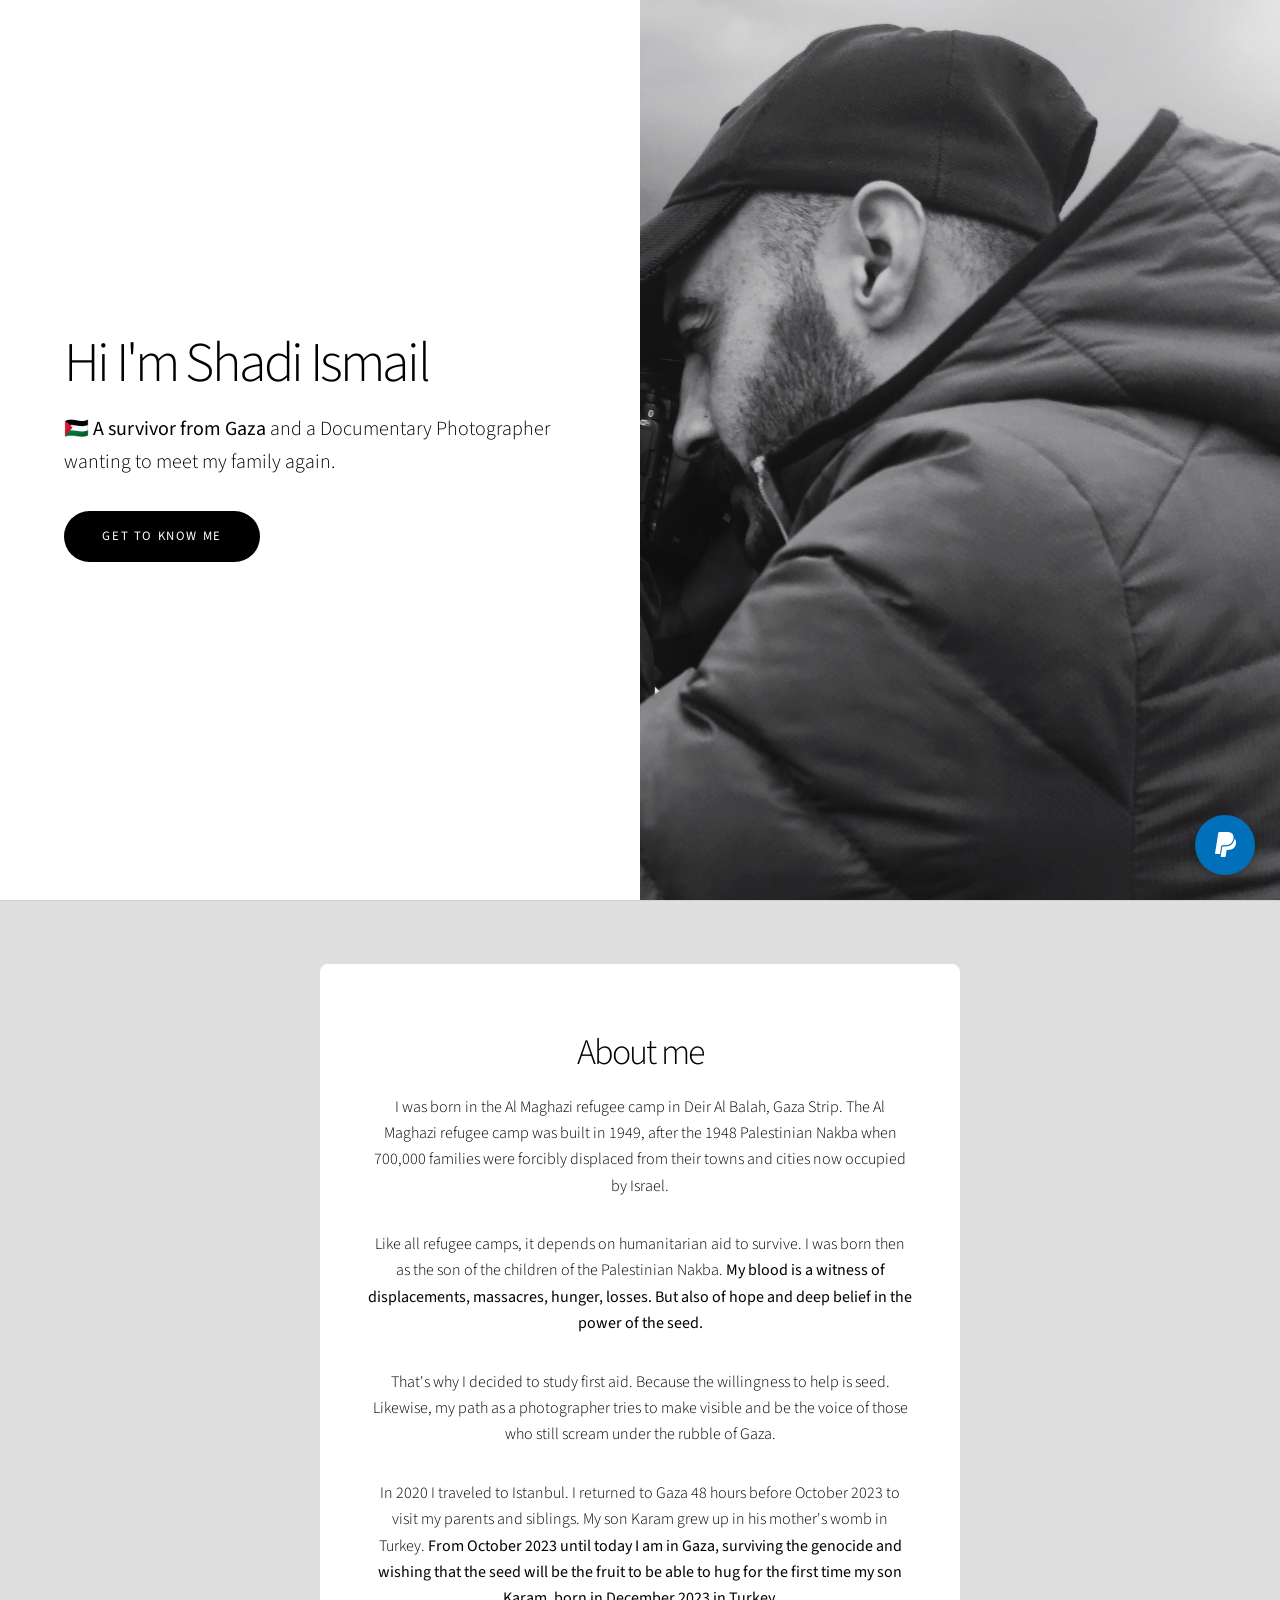
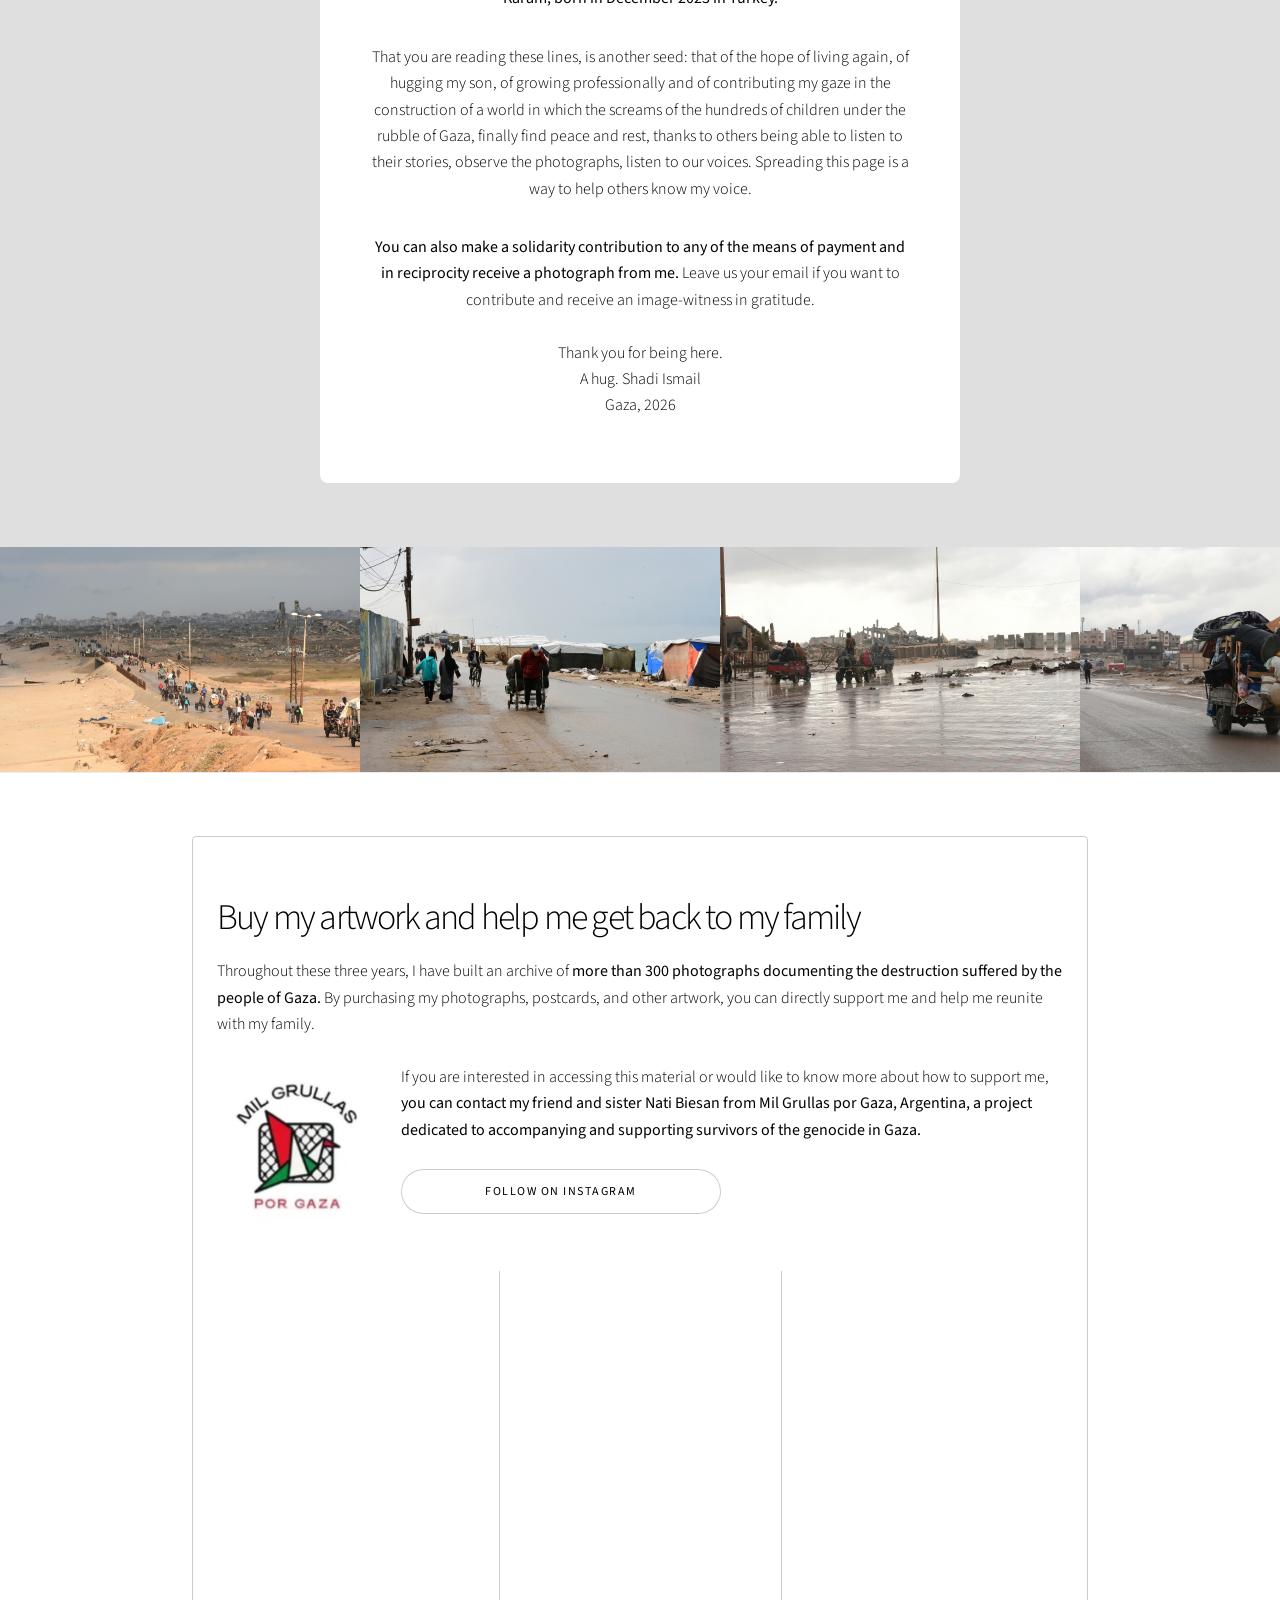
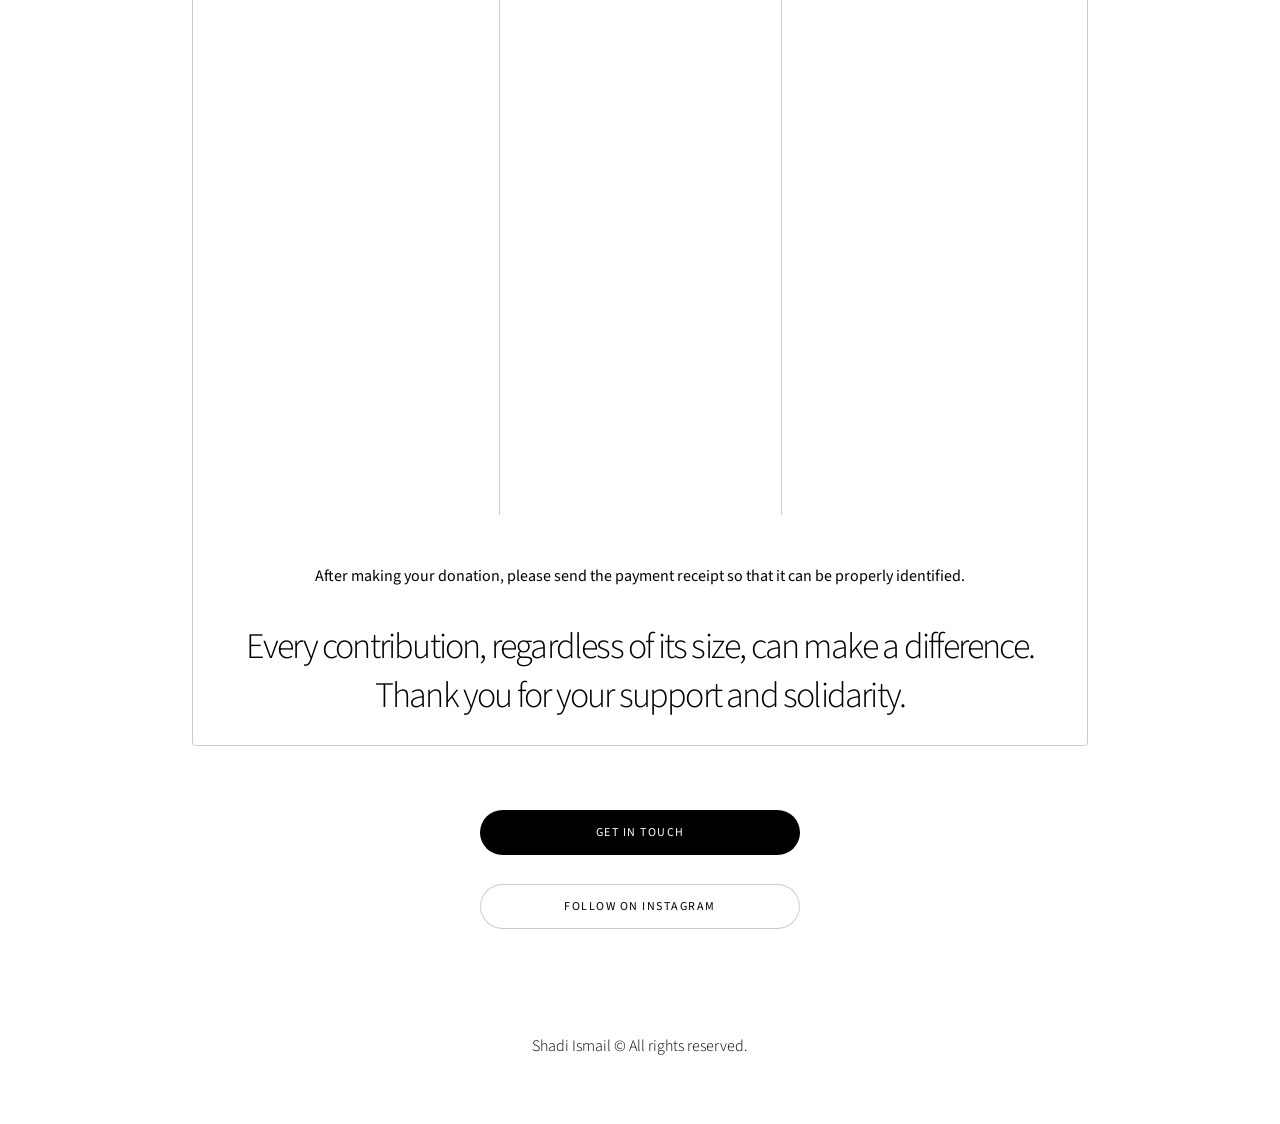
==== commit 25cdf376: "Update index.html" ====
--- a/index.html
+++ b/index.html
@@ -314,7 +314,7 @@
 								</section>
 								<section>
 									<h3>🇪🇺 Support in euros</h3>
-									<p>You can make a donation in euros via PayPal to the account of my friend and brother Giannis Tsitsas, who will then get the money to me, or via bank transfer.
+									<p>You can make a donation via bank transfer to the following acount:
 										<ul>
 																<li>IBAN: EE797777000164705960</li>
 																<li>BIC/SWIFT: LHVBEE22</li>
@@ -322,7 +322,9 @@
 																<li>Bank: AS LHV Pank</li>
 																<li>Bank address: Tartu mnt 2, 10145 Tallinn</li>
 																<li>Bank country: EE</li>
-															</ul>
+										</ul>
+
+										Also, you can contribute in euros via PayPal to the account of my friend and brother Giannis Tsitsas, who will then get the money to me. <br><br>
 										
 									
 									<a href="https://www.paypal.com/paypalme/GiannisTsitsas" target="_blank" class="button fit">Support via Paypal</a>	
@@ -336,8 +338,7 @@
 										Details: Red TRON 								
 										<br><br>
 									<img src="images/binance.png" class="binance-qr" alt="Binance QR code" />
-									<p>You can also transfer USDT via PayPal to the account of my friend and brother Giannis Tsitsas, who will then get the money to me.	</p>
-									<a href="https://www.paypal.com/paypalme/GiannisTsitsas" target="_blank" class="button fit">Support via Paypal</a>
+									
 									<a href="mailto:milgrullasporgaza@gmail.com" target="_blank" class="button fit">Send your receipt</a>
 									 </p>
 									
--- a/assets/css/main.css
+++ b/assets/css/main.css
@@ -8699,3 +8699,46 @@
     margin: 1.5rem auto;
 }
 
+.items.style1.medium h3 {
+    font-family: Arial, Helvetica, sans-serif;
+    font-weight: 900;
+    font-size: 1.4rem;
+    letter-spacing: 0.02em;
+}
+/* =========================================
+   ITEMS - MOBILE
+   ========================================= */
+@media screen and (max-width: 736px) {
+
+	.support-items {
+		display: block;
+		border: 0 !important;
+	}
+
+	.support-items > section {
+		width: 100% !important;
+		border-left: 0 !important;
+		border-right: 0 !important;
+		border-bottom: 0 !important;
+		padding: 2rem 0 !important;
+		margin: 0 !important;
+	}
+
+	.support-items > section + section {
+		border-top: 1px solid rgba(0, 0, 0, 0.15) !important;
+	}
+
+	.support-items h3 {
+		font-weight: 800;
+		margin-bottom: 1rem;
+	}
+
+	.support-items p {
+		margin-bottom: 1.5rem;
+	}
+
+	.support-items .button {
+		margin-bottom: 0.75rem;
+	}
+
+}
